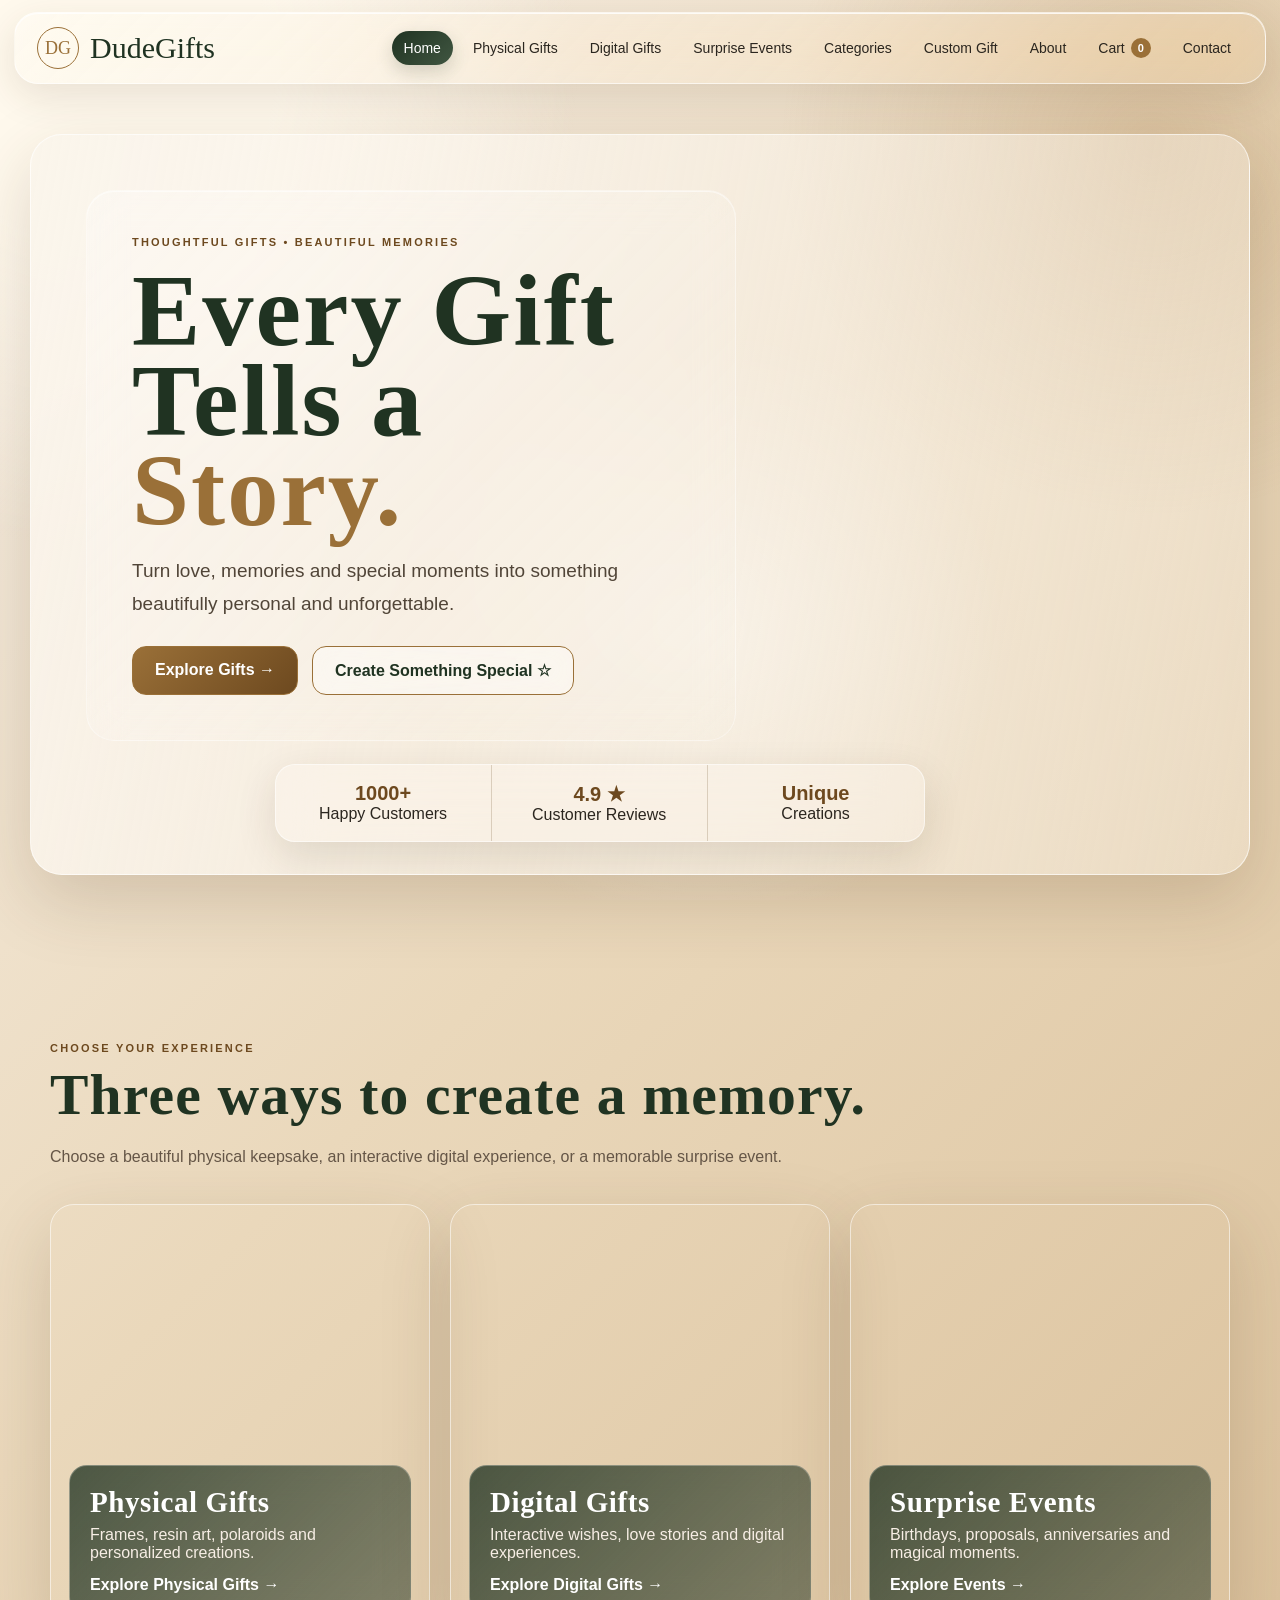
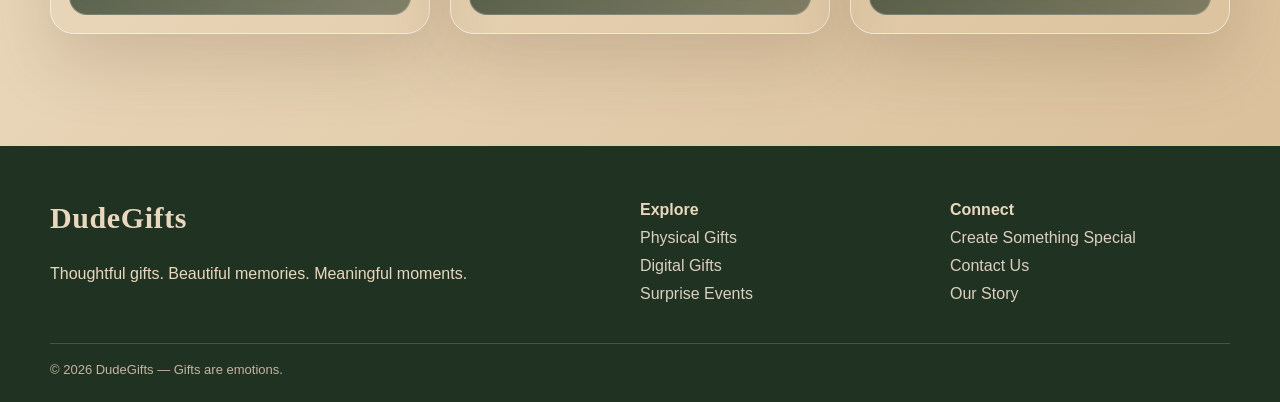
==== index.html @ 9378e237 "Add files via upload" ====
<!doctype html><html lang="en"><head><meta charset="utf-8"><meta name="viewport" content="width=device-width,initial-scale=1"><title>DudeGifts — Gifts Are Emotions</title><link rel="stylesheet" href="style.css"></head><body><nav class="nav"><a class="logo" href="index.html"><span class="logo-mark">DG</span><span>DudeGifts</span></a><button class="menu" aria-label="Open menu">☰</button><div class="nav-links"><a href="index.html">Home</a><a href="gifts.html">Physical Gifts</a><a href="digital-gifts.html">Digital Gifts</a><a href="surprise-events.html">Surprise Events</a><a href="categories.html">Categories</a><a href="custom-gift.html">Custom Gift</a><a href="about.html">About</a><a href="cart.html" class="cart-nav">Cart <span class="cart-count">0</span></a><a href="contact.html">Contact</a></div></nav><main><section class="hero"><div class="hero-card"><div class="hero-content glass-panel hero-glass"><div class="eyebrow">Thoughtful Gifts • Beautiful Memories</div><h1>Every Gift<br>Tells a <span>Story.</span></h1><p>Turn love, memories and special moments into something beautifully personal and unforgettable.</p><div class="actions"><a class="btn primary" href="#choose-experience">Explore Gifts →</a><a class="btn secondary" href="custom-gift.html">Create Something Special ☆</a></div></div><div class="stats stats-under-photo"><div class="stat"><b>1000+</b>Happy Customers</div><div class="stat"><b>4.9 ★</b>Customer Reviews</div><div class="stat"><b>Unique</b>Creations</div></div></div></section>
<section class="section" id="choose-experience"><div class="container"><div class="section-head"><div class="eyebrow">Choose Your Experience</div><h2 class="single-line-title">Three ways to create a memory.</h2><p>Choose a beautiful physical keepsake, an interactive digital experience, or a memorable surprise event.</p></div><div class="category-grid"><article class="category"><div class="replaceable-media"></div><div class="category-info glass-dark"><h3>Physical Gifts</h3><p>Frames, resin art, polaroids and personalized creations.</p><a class="link-arrow" href="gifts.html">Explore Physical Gifts →</a></div></article><article class="category"><div class="replaceable-media"></div><div class="category-info glass-dark"><h3>Digital Gifts</h3><p>Interactive wishes, love stories and digital experiences.</p><a class="link-arrow" href="digital-gifts.html">Explore Digital Gifts →</a></div></article><article class="category"><div class="replaceable-media"></div><div class="category-info glass-dark"><h3>Surprise Events</h3><p>Birthdays, proposals, anniversaries and magical moments.</p><a class="link-arrow" href="surprise-events.html">Explore Events →</a></div></article></div></div></section></main><footer class="footer"><div class="container footer-grid"><div><h3>DudeGifts</h3><p>Thoughtful gifts. Beautiful memories. Meaningful moments.</p></div><div><b>Explore</b><a href="gifts.html">Physical Gifts</a><a href="digital-gifts.html">Digital Gifts</a><a href="surprise-events.html">Surprise Events</a></div><div><b>Connect</b><a href="custom-gift.html">Create Something Special</a><a href="contact.html">Contact Us</a><a href="about.html">Our Story</a></div></div><div class="container copy">© 2026 DudeGifts — Gifts are emotions.</div></footer><div class="product-modal" id="productModal" aria-hidden="true"><button class="modal-close" aria-label="Close">×</button><div class="modal-content"><div class="modal-gallery"></div><div class="modal-info"></div></div></div><script src="script.js"></script></body></html>
---- style.css ----
:root {
    --ivory: #f6ecdf;
    --cream: #ead7bd;
    --beige: #dcc3a1;
    --sand: #c7a67b;
    --gold: #9a7038;
    --gold-dark: #6d491f;
    --forest: #203322;
    --ink: #2b261f;
    --line: rgba(111, 79, 39, .22);
    --glass: rgba(255, 249, 239, .42);
    --shadow: 0 25px 70px rgba(79, 52, 24, .18)
}

* {
    box-sizing: border-box
}

html {
    scroll-behavior: smooth
}

body {
    margin: 0;
    color: var(--ink);
    font-family: Inter, Arial, sans-serif;
    background: linear-gradient(135deg, #f8f1e8 0%, #ead8bb 45%, #d8bd96 100%);
    min-height: 100vh
}

body:before {
    content: "";
    position: fixed;
    inset: 0;
    z-index: -1;
    background: radial-gradient(circle at 8% 8%, #fff9ed 0 12%, transparent 33%), radial-gradient(circle at 90% 16%, rgba(166, 119, 61, .25), transparent 27%), radial-gradient(circle at 55% 70%, rgba(255, 255, 255, .55), transparent 32%)
}

h1,
h2,
h3 {
    font-family: Georgia, "Times New Roman", serif;
    letter-spacing: .02em
}

a {
    text-decoration: none;
    color: inherit
}

img {
    display: block;
    max-width: 100%
}

.container {
    width: min(1180px, calc(100% - 40px));
    margin: auto
}

.nav {
    position: sticky;
    top: 12px;
    z-index: 100;
    width: min(1280px, calc(100% - 28px));
    margin: 12px auto 0;
    padding: 14px 22px;
    display: flex;
    align-items: center;
    justify-content: space-between;
    border: 1px solid rgba(255, 255, 255, .6);
    border-radius: 24px;
    background: linear-gradient(135deg, rgba(255, 251, 245, .6), rgba(230, 211, 183, .42));
    backdrop-filter: blur(24px) saturate(150%);
    -webkit-backdrop-filter: blur(24px) saturate(150%);
    box-shadow: 0 12px 38px rgba(75, 49, 22, .12), inset 0 1px rgba(255, 255, 255, .8)
}

.logo {
    display: flex;
    gap: 11px;
    align-items: center;
    font: 30px Georgia, serif;
    color: var(--forest)
}

.logo-mark {
    width: 42px;
    height: 42px;
    border: 1.5px solid var(--gold);
    border-radius: 50%;
    display: grid;
    place-items: center;
    color: var(--gold);
    font-size: 18px
}

.nav-links {
    display: flex;
    align-items: center;
    gap: 8px
}

.nav-links a {
    padding: 9px 12px;
    border-radius: 999px;
    font-size: 14px;
    transition: .25s
}

.nav-links a:hover,
.nav-links a.active {
    color: white;
    background: linear-gradient(135deg, var(--forest), #405641);
    box-shadow: 0 7px 18px rgba(32, 51, 34, .18)
}

.menu {
    display: none;
    border: 0;
    background: none;
    font-size: 28px;
    color: var(--forest)
}

.hero {
    padding: 50px 0 85px
}

.hero-card {
    position: relative;
    width: min(1220px, calc(100% - 28px));
    min-height: 680px;
    margin: auto;
    border-radius: 32px;
    overflow: hidden;
    border: 1px solid rgba(255, 255, 255, .62);
    background: linear-gradient(100deg, rgba(250, 244, 235, .9), rgba(250, 244, 235, .32)), url("https://images.unsplash.com/photo-1513883049090-d0b7439799bf?auto=format&fit=crop&w=1600&q=85") center/cover;
    box-shadow: var(--shadow)
}

.hero-content {
    max-width: 650px;
    padding: 80px 7%;
    position: relative;
    z-index: 2
}

.glass-panel,
.hero-glass {
    background: linear-gradient(135deg, rgba(255, 255, 255, .26), rgba(255, 245, 230, .08));
    backdrop-filter: blur(18px);
    border: 1px solid rgba(255, 255, 255, .35);
    box-shadow: inset 0 1px rgba(255, 255, 255, .55)
}

.hero-glass {
    margin: 55px;
    border-radius: 28px;
    padding: 45px
}

.eyebrow {
    color: var(--gold-dark);
    letter-spacing: .2em;
    text-transform: uppercase;
    font-size: 11px;
    font-weight: 800
}

.hero h1 {
    font-size: clamp(58px, 8vw, 108px);
    line-height: .88;
    margin: 18px 0;
    color: var(--forest)
}

.hero h1 span {
    color: var(--gold)
}

.hero p {
    font-size: 19px;
    line-height: 1.7;
    color: #514538
}

.actions {
    display: flex;
    gap: 14px;
    flex-wrap: wrap;
    margin-top: 26px
}

.btn {
    display: inline-flex;
    align-items: center;
    justify-content: center;
    padding: 14px 22px;
    border-radius: 14px;
    border: 1px solid var(--gold);
    font-weight: 800;
    transition: .25s
}

.btn.primary {
    color: #fff;
    background: linear-gradient(135deg, var(--gold), var(--gold-dark))
}

.btn.secondary {
    background: rgba(255, 255, 255, .36);
    backdrop-filter: blur(12px);
    color: var(--forest)
}

.btn:hover {
    transform: translateY(-3px);
    box-shadow: 0 12px 25px rgba(111, 79, 39, .2)
}

.stats-under-photo {
    position: relative;
    left: 20%;
    bottom: 32px;
    width: min(650px, 86%);
    display: grid;
    grid-template-columns: repeat(3, 1fr);
    background: rgba(255, 250, 242, .34);
    border: 1px solid rgba(255, 255, 255, .55);
    border-radius: 20px;
    backdrop-filter: blur(22px);
    box-shadow: 0 14px 40px rgba(60, 40, 20, .12);
    z-index: 3
}

.stat {
    padding: 17px;
    text-align: center;
    border-right: 1px solid var(--line)
}

.stat:last-child {
    border: 0
}

.stat b {
    display: block;
    font-size: 20px;
    color: var(--gold-dark)
}

.section {
    padding: 82px 0
}

.section-head {
    max-width: 950px;
    margin-bottom: 34px
}

.section h2 {
    font-size: clamp(38px, 5vw, 66px);
    margin: 8px 0 12px;
    color: var(--forest)
}

.single-line-title {
    white-space: nowrap;
    font-size: clamp(30px, 4.5vw, 58px) !important
}

.section-head p {
    color: #655647;
    line-height: 1.7
}

.category-grid {
    display: grid;
    grid-template-columns: repeat(3, 1fr);
    gap: 20px
}

.category {
    min-height: 430px;
    position: relative;
    overflow: hidden;
    border-radius: 24px;
    border: 1px solid rgba(255, 255, 255, .55);
    box-shadow: var(--shadow)
}

.replaceable-media {
    position: absolute;
    inset: 0;
    background: center/cover url("https://images.unsplash.com/photo-1513883049090-d0b7439799bf?auto=format&fit=crop&w=1600&q=85");
    transition: .5s
}

.category:nth-child(2) .replaceable-media {
    filter: hue-rotate(25deg) saturate(.7)
}

.category:nth-child(3) .replaceable-media {
    filter: hue-rotate(75deg) saturate(.65)
}

.category:hover .replaceable-media {
    transform: scale(1.06)
}

.category-info {
    position: absolute;
    left: 18px;
    right: 18px;
    bottom: 18px;
    padding: 20px;
    border-radius: 18px;
    color: #fff
}

.glass-dark {
    background: linear-gradient(135deg, rgba(32, 51, 34, .78), rgba(32, 51, 34, .5));
    border: 1px solid rgba(255, 255, 255, .24);
    backdrop-filter: blur(16px)
}

.category-info h3 {
    font-size: 29px;
    margin: 0 0 7px
}

.category-info p {
    margin: 0 0 14px;
    color: #f7eee5
}

.link-arrow {
    font-weight: 800
}

.image-hero {
    padding: 90px 0 70px;
    min-height: 430px;
    display: grid;
    place-items: center;
    position: relative;
    background: linear-gradient(rgba(32, 51, 34, .2), rgba(32, 51, 34, .2)), url("https://images.unsplash.com/photo-1513883049090-d0b7439799bf?auto=format&fit=crop&w=1600&q=85") center/cover
}

.physical-hero {
    filter: none
}

.digital-hero {
    background-image: linear-gradient(rgba(74, 47, 104, .28), rgba(74, 47, 104, .2)), url("https://images.unsplash.com/photo-1513883049090-d0b7439799bf?auto=format&fit=crop&w=1600&q=85")
}

.events-hero {
    background-image: linear-gradient(rgba(116, 62, 45, .28), rgba(32, 51, 34, .2)), url("https://images.unsplash.com/photo-1513883049090-d0b7439799bf?auto=format&fit=crop&w=1600&q=85")
}

.categories-hero {
    background-image: linear-gradient(rgba(69, 47, 24, .22), rgba(69, 47, 24, .22)), url("https://images.unsplash.com/photo-1513883049090-d0b7439799bf?auto=format&fit=crop&w=1600&q=85")
}

.custom-hero,
.about-hero,
.contact-hero {
    background-image: linear-gradient(rgba(32, 51, 34, .18), rgba(32, 51, 34, .22)), url("https://images.unsplash.com/photo-1513883049090-d0b7439799bf?auto=format&fit=crop&w=1600&q=85")
}

.hero-title-glass {
    max-width: 850px;
    margin: auto;
    text-align: center;
    padding: 38px 50px;
    border-radius: 30px;
    background: linear-gradient(135deg, rgba(255, 252, 247, .62), rgba(245, 228, 204, .3));
    border: 1px solid rgba(255, 255, 255, .72);
    backdrop-filter: blur(24px) saturate(145%);
    box-shadow: 0 24px 65px rgba(40, 30, 18, .18), inset 0 1px rgba(255, 255, 255, .8)
}

.hero-title-glass h1 {
    font-size: clamp(45px, 7vw, 82px);
    margin: 8px 0;
    color: var(--forest)
}

.hero-title-glass p {
    font-size: 18px;
    line-height: 1.7;
    margin: 12px auto;
    color: #4f463b
}

.price-pill {
    display: inline-block;
    padding: 12px 24px;
    border-radius: 999px;
    color: #fff;
    font-weight: 900;
    background: linear-gradient(135deg, rgba(154, 112, 56, .92), rgba(109, 73, 31, .92));
    border: 1px solid rgba(255, 255, 255, .55);
    box-shadow: 0 10px 25px rgba(109, 73, 31, .25);
    backdrop-filter: blur(14px)
}

.glass-filters {
    padding: 14px;
    border-radius: 20px;
    background: rgba(255, 250, 242, .38);
    border: 1px solid rgba(255, 255, 255, .55);
    backdrop-filter: blur(18px);
    display: flex;
    gap: 9px;
    flex-wrap: wrap;
    margin-bottom: 28px
}

.filter {
    padding: 10px 14px;
    border-radius: 999px;
    border: 1px solid var(--line);
    background: rgba(255, 255, 255, .28);
    cursor: pointer;
    font-weight: 700;
    color: var(--forest)
}

.filter.active,
.filter:hover {
    background: linear-gradient(135deg, var(--gold), var(--gold-dark));
    color: white
}

.product-grid {
    display: grid;
    grid-template-columns: repeat(5, minmax(0, 1fr));
    gap: 16px
}

.product {
    min-width: 0;
    overflow: hidden;
    border-radius: 18px;
    background: #fff;
    border: 1px solid rgba(126, 94, 54, .2);
    box-shadow: 0 12px 30px rgba(72, 48, 24, .12);
    cursor: pointer;
    transition: .25s
}

.product:hover {
    transform: translateY(-5px);
    box-shadow: 0 20px 42px rgba(72, 48, 24, .18)
}

.product-gallery {
    display: flex;
    overflow-x: auto;
    scroll-snap-type: x mandatory;
    aspect-ratio: 4/5;
    scrollbar-width: none
}

.product-gallery::-webkit-scrollbar {
    display: none
}

.product-gallery img {
    flex: 0 0 100%;
    width: 100%;
    height: 100%;
    object-fit: cover;
    scroll-snap-align: start
}

.product-gallery img:nth-child(2) {
    object-position: center
}

.product-gallery img:nth-child(3) {
    filter: saturate(.8) sepia(.12)
}

.product-body {
    padding: 12px;
    background: #fff
}

.product h3 {
    font-size: 18px;
    line-height: 1.1;
    margin: 0 0 7px;
    color: var(--forest)
}

.price {
    color: var(--gold-dark)
}

.product p {
    font-size: 12px;
    line-height: 1.45;
    color: #66584b;
    margin: 8px 0
}

.product-actions {
    display: flex;
    gap: 6px;
    flex-wrap: wrap
}

.mini-btn {
    font-size: 11px;
    padding: 7px 9px;
    border-radius: 9px;
    background: #fff;
    border: 1px solid var(--line);
    font-weight: 700
}

.order-link {
    background: var(--forest);
    color: #fff
}

.product-modal {
    position: fixed;
    inset: 0;
    z-index: 200;
    display: none;
    place-items: center;
    padding: 20px;
    background: rgba(20, 17, 12, .72);
    backdrop-filter: blur(9px)
}

.product-modal.open {
    display: grid
}

.modal-content {
    width: min(900px, 100%);
    max-height: 90vh;
    overflow: auto;
    background: #fff;
    border-radius: 25px;
    padding: 18px;
    display: grid;
    grid-template-columns: minmax(0, 1.2fr) minmax(260px, .8fr);
    gap: 22px;
    position: relative
}

.modal-close {
    position: absolute;
    right: 12px;
    top: 8px;
    width: 38px;
    height: 38px;
    border: 0;
    border-radius: 50%;
    background: #fff;
    box-shadow: 0 4px 14px #0002;
    font-size: 26px;
    cursor: pointer;
    z-index: 3
}

.modal-gallery {
    display: flex;
    overflow-x: auto;
    scroll-snap-type: x mandatory;
    border-radius: 18px;
    aspect-ratio: 4/5
}

.modal-gallery img {
    flex: 0 0 100%;
    width: 100%;
    height: 100%;
    object-fit: cover;
    scroll-snap-align: start
}

.modal-info {
    padding: 30px 15px
}

.modal-info h2 {
    color: var(--forest);
    font-size: 38px;
    margin: 0 0 10px
}

.modal-info .modal-price {
    font-size: 20px;
    color: var(--gold-dark);
    font-weight: 900
}

.modal-info p {
    line-height: 1.7;
    color: #66584b
}

.modal-actions {
    display: grid;
    gap: 10px;
    margin-top: 25px
}

.hidden {
    display: none !important
}

.category-options {
    display: grid;
    grid-template-columns: repeat(4, 1fr);
    gap: 18px
}

.category-option {
    position: relative;
    overflow: hidden;
    min-height: 330px;
    border-radius: 22px;
    box-shadow: var(--shadow)
}

.category-option img {
    width: 100%;
    height: 100%;
    position: absolute;
    object-fit: cover
}

.category-option-text {
    position: absolute;
    left: 12px;
    right: 12px;
    bottom: 12px;
    padding: 16px;
    color: #fff;
    border-radius: 16px
}

.category-option-text h3 {
    margin: 0 0 6px;
    font-size: 23px
}

.category-option-text p {
    font-size: 13px;
    margin: 0 0 10px
}

.category-option-text span {
    font-weight: 800
}

.premium-form {
    max-width: 900px;
    margin: auto;
    padding: 30px;
    border-radius: 25px;
    background: linear-gradient(135deg, rgba(255, 255, 255, .58), rgba(246, 226, 199, .35));
    border: 1px solid rgba(255, 255, 255, .7);
    backdrop-filter: blur(20px);
    box-shadow: var(--shadow)
}

form {
    display: grid;
    grid-template-columns: repeat(2, 1fr);
    gap: 14px
}

.full {
    grid-column: 1/-1
}

input,
select,
textarea {
    width: 100%;
    padding: 15px;
    border-radius: 13px;
    border: 1px solid var(--line);
    background: rgba(255, 255, 255, .76);
    font: inherit;
    color: var(--ink)
}

textarea {
    min-height: 150px;
    resize: vertical
}

.about-layout {
    display: grid;
    grid-template-columns: 1.1fr .9fr;
    gap: 28px;
    align-items: start
}

.about-story {
    padding: 45px;
    border-radius: 26px
}

.about-story h2 {
    font-size: 46px;
    color: var(--forest);
    margin: 10px 0
}

.about-story p {
    line-height: 1.8;
    color: #5c4e40
}

.about-values {
    display: grid;
    grid-template-columns: repeat(2, 1fr);
    gap: 15px
}

.info-card {
    padding: 25px;
    border-radius: 20px;
    background: rgba(255, 250, 242, .52);
    border: 1px solid rgba(255, 255, 255, .65);
    backdrop-filter: blur(14px);
    box-shadow: 0 10px 30px rgba(72, 48, 24, .08)
}

.info-card span {
    font-size: 30px;
    color: var(--gold)
}

.info-card h3 {
    margin: 10px 0;
    color: var(--forest)
}

.info-card p {
    line-height: 1.6;
    color: #655647
}

.footer {
    margin-top: 30px;
    background: var(--forest);
    color: var(--cream);
    padding: 55px 0 25px
}

.footer-grid {
    display: grid;
    grid-template-columns: 2fr 1fr 1fr;
    gap: 30px
}

.footer h3 {
    font-size: 30px;
    margin-top: 0
}

.footer a {
    display: block;
    margin: 10px 0;
    color: #ddcfbf
}

.copy {
    margin-top: 30px;
    padding-top: 18px;
    border-top: 1px solid rgba(245, 231, 215, .18);
    font-size: 13px;
    color: #c5b4a0
}

@media(max-width:1100px) {
    .nav-links {
        gap: 2px
    }

    .nav-links a {
        padding: 8px
    }

    .product-grid {
        grid-template-columns: repeat(4, minmax(0, 1fr))
    }

    .category-options {
        grid-template-columns: repeat(3, 1fr)
    }
}

@media(max-width:900px) {
    .category-grid {
        grid-template-columns: 1fr
    }

    .category {
        min-height: 360px
    }

    .product-grid {
        grid-template-columns: repeat(3, minmax(0, 1fr))
    }

    .category-options {
        grid-template-columns: repeat(2, 1fr)
    }

    .about-layout {
        grid-template-columns: 1fr
    }

    .modal-content {
        grid-template-columns: 1fr
    }

    .modal-info {
        padding: 8px 12px
    }

    .footer-grid {
        grid-template-columns: 1.5fr 1fr 1fr
    }

    .hero-glass {
        margin: 25px
    }

    .stats-under-photo {
        left: 7%;
        bottom: 20px
    }
}

@media(max-width:680px) {
    .container {
        width: calc(100% - 24px)
    }

    .nav {
        top: 6px;
        padding: 10px 14px
    }

    .logo {
        font-size: 24px
    }

    .logo-mark {
        width: 37px;
        height: 37px
    }

    .menu {
        display: block
    }

    .nav-links {
        display: none;
        position: absolute;
        left: 8px;
        right: 8px;
        top: 62px;
        padding: 12px;
        border-radius: 18px;
        background: rgba(255, 249, 240, .94);
        backdrop-filter: blur(22px);
        box-shadow: var(--shadow);
        flex-direction: column;
        align-items: stretch
    }

    .nav-links.open {
        display: flex
    }

    .nav-links a {
        padding: 11px 13px
    }

    .hero {
        padding: 20px 0 55px
    }

    .hero-card {
        min-height: 670px;
        border-radius: 24px
    }

    .hero-glass {
        margin: 18px;
        padding: 30px 24px
    }

    .hero h1 {
        font-size: 57px
    }

    .hero p {
        font-size: 16px
    }

    .stats-under-photo {
        width: calc(100% - 36px);
        left: 18px;
        bottom: 18px
    }

    .stat {
        padding: 10px 5px;
        font-size: 11px
    }

    .stat b {
        font-size: 16px
    }

    .single-line-title {
        white-space: normal;
        font-size: 39px !important
    }

    .section {
        padding: 58px 0
    }

    .image-hero {
        min-height: 390px;
        padding: 55px 0
    }

    .hero-title-glass {
        padding: 28px 18px;
        border-radius: 24px
    }

    .hero-title-glass h1 {
        font-size: 48px
    }

    .glass-filters {
        padding: 10px;
        gap: 6px
    }

    .filter {
        font-size: 11px;
        padding: 8px 10px
    }

    .product-grid {
        grid-template-columns: repeat(3, minmax(0, 1fr));
        gap: 7px
    }

    .product {
        border-radius: 10px
    }

    .product-body {
        padding: 7px
    }

    .product h3 {
        font-size: 11px
    }

    .product .price {
        font-size: 11px
    }

    .product p {
        display: none
    }

    .product-actions {
        margin-top: 5px
    }

    .mini-btn {
        font-size: 8px;
        padding: 5px 4px;
        flex: 1;
        text-align: center
    }

    .category-options {
        grid-template-columns: 1fr
    }

    .about-story {
        padding: 28px
    }

    .about-story h2 {
        font-size: 36px
    }

    .about-values {
        grid-template-columns: 1fr
    }

    .footer-grid {
        grid-template-columns: 1fr
    }

    .modal-content {
        padding: 12px
    }

    .modal-info h2 {
        font-size: 29px
    }

    form {
        grid-template-columns: 1fr
    }

    .full {
        grid-column: auto
    }
}
/* ===== DudeGifts Cart ===== */
.cart-nav { display:inline-flex; align-items:center; gap:6px; }
.cart-count {
    min-width:20px;
    height:20px;
    padding:0 6px;
    display:inline-grid;
    place-items:center;
    border-radius:999px;
    background:var(--gold);
    color:#fff;
    font-size:11px;
    font-weight:900;
}
.cart-hero {
    padding:90px 0 70px;
    min-height:360px;
    display:grid;
    place-items:center;
    background:
      linear-gradient(rgba(32,51,34,.22),rgba(32,51,34,.16)),
      url("https://images.unsplash.com/photo-1513883049090-d0b7439799bf?auto=format&fit=crop&w=1600&q=85") center/cover;
}
.cart-section { padding-top:40px; }
.cart-layout {
    display:grid;
    grid-template-columns:minmax(0,1fr) 360px;
    gap:24px;
    align-items:start;
}
.cart-items { display:grid; gap:14px; }
.cart-item {
    display:grid;
    grid-template-columns:130px minmax(0,1fr);
    gap:18px;
    padding:14px;
    border-radius:22px;
    background:rgba(255,255,255,.76);
    border:1px solid rgba(255,255,255,.7);
    box-shadow:0 12px 30px rgba(72,48,24,.10);
}
.cart-item > img {
    width:130px;
    aspect-ratio:4/5;
    object-fit:cover;
    border-radius:16px;
}
.cart-item-info { min-width:0; display:flex; flex-direction:column; justify-content:space-between; }
.cart-item-top { display:flex; gap:12px; justify-content:space-between; }
.cart-item h3 { margin:2px 0 6px; color:var(--forest); font-size:22px; }
.cart-item p { margin:0; color:#66584b; line-height:1.5; font-size:13px; }
.cart-remove {
    width:36px; height:36px; flex:0 0 36px;
    border:1px solid var(--line); border-radius:50%;
    background:#fff; color:#8b3f2d; font-size:22px; cursor:pointer;
}
.cart-item-bottom {
    display:flex; align-items:center; gap:14px; flex-wrap:wrap;
    margin-top:15px;
}
.cart-unit { color:#76634f; font-size:13px; margin-right:auto; }
.qty-control {
    display:flex; align-items:center; gap:12px;
    border:1px solid var(--line); border-radius:12px;
    background:#fff; overflow:hidden;
}
.qty-control button {
    width:34px; height:34px; border:0; background:#f5eee5;
    color:var(--forest); font-size:19px; cursor:pointer;
}
.qty-control b { min-width:18px; text-align:center; }
.cart-summary {
    position:sticky; top:100px;
    padding:28px; border-radius:24px;
}
.cart-summary h2 { color:var(--forest); font-size:32px; margin:10px 0 24px; }
.summary-row {
    display:flex; justify-content:space-between; padding:13px 0;
    border-bottom:1px solid var(--line);
}
.summary-row.total { font-size:21px; border-bottom:0; padding-top:20px; }
.cart-note { color:#66584b; line-height:1.6; font-size:13px; }
.cart-confirm { width:100%; margin:12px 0 10px; cursor:pointer; }
.cart-summary .secondary { width:100%; cursor:pointer; }
.cart-empty { text-align:center; padding:55px 25px; border-radius:25px; }
.cart-empty h2 { color:var(--forest); font-size:38px; margin-top:0; }
.cart-toast {
    position:fixed; right:20px; bottom:20px; z-index:500;
    display:flex; align-items:center; gap:10px;
    max-width:min(430px,calc(100% - 30px));
    padding:13px 14px;
    border:1px solid rgba(255,255,255,.7);
    border-radius:17px;
    background:rgba(255,250,242,.92);
    backdrop-filter:blur(20px);
    box-shadow:0 18px 45px rgba(60,40,20,.20);
    transform:translateY(25px); opacity:0; pointer-events:none;
    transition:.25s;
}
.cart-toast.show { transform:translateY(0); opacity:1; pointer-events:auto; }
.cart-toast > span { width:30px;height:30px;border-radius:50%;display:grid;place-items:center;background:var(--forest);color:#fff;font-weight:900; }
.cart-toast div { display:grid; gap:2px; min-width:0; }
.cart-toast small { color:#66584b; overflow:hidden;text-overflow:ellipsis;white-space:nowrap;max-width:210px; }
.cart-toast a { margin-left:auto; padding:8px 11px; border-radius:10px; background:var(--forest); color:#fff; font-weight:800; font-size:12px; white-space:nowrap; }
.cart-add-btn { cursor:pointer; background:#f4eee5; color:var(--forest); }
.modal-add-cart { cursor:pointer; }

@media(max-width:900px){
    .cart-layout { grid-template-columns:1fr; }
    .cart-summary { position:static; }
}
@media(max-width:680px){
    .cart-item { grid-template-columns:80px minmax(0,1fr); gap:10px; padding:9px; }
    .cart-item > img { width:80px; border-radius:11px; }
    .cart-item h3 { font-size:16px; }
    .cart-item p { font-size:11px; }
    .cart-item-bottom { gap:7px; margin-top:10px; }
    .cart-unit { font-size:10px; width:100%; }
    .qty-control button { width:28px; height:28px; }
    .qty-control { gap:8px; }
    .cart-summary { padding:20px; }
    .cart-summary h2 { font-size:27px; }
    .cart-empty h2 { font-size:30px; }
    .cart-toast { right:10px; bottom:10px; }
}
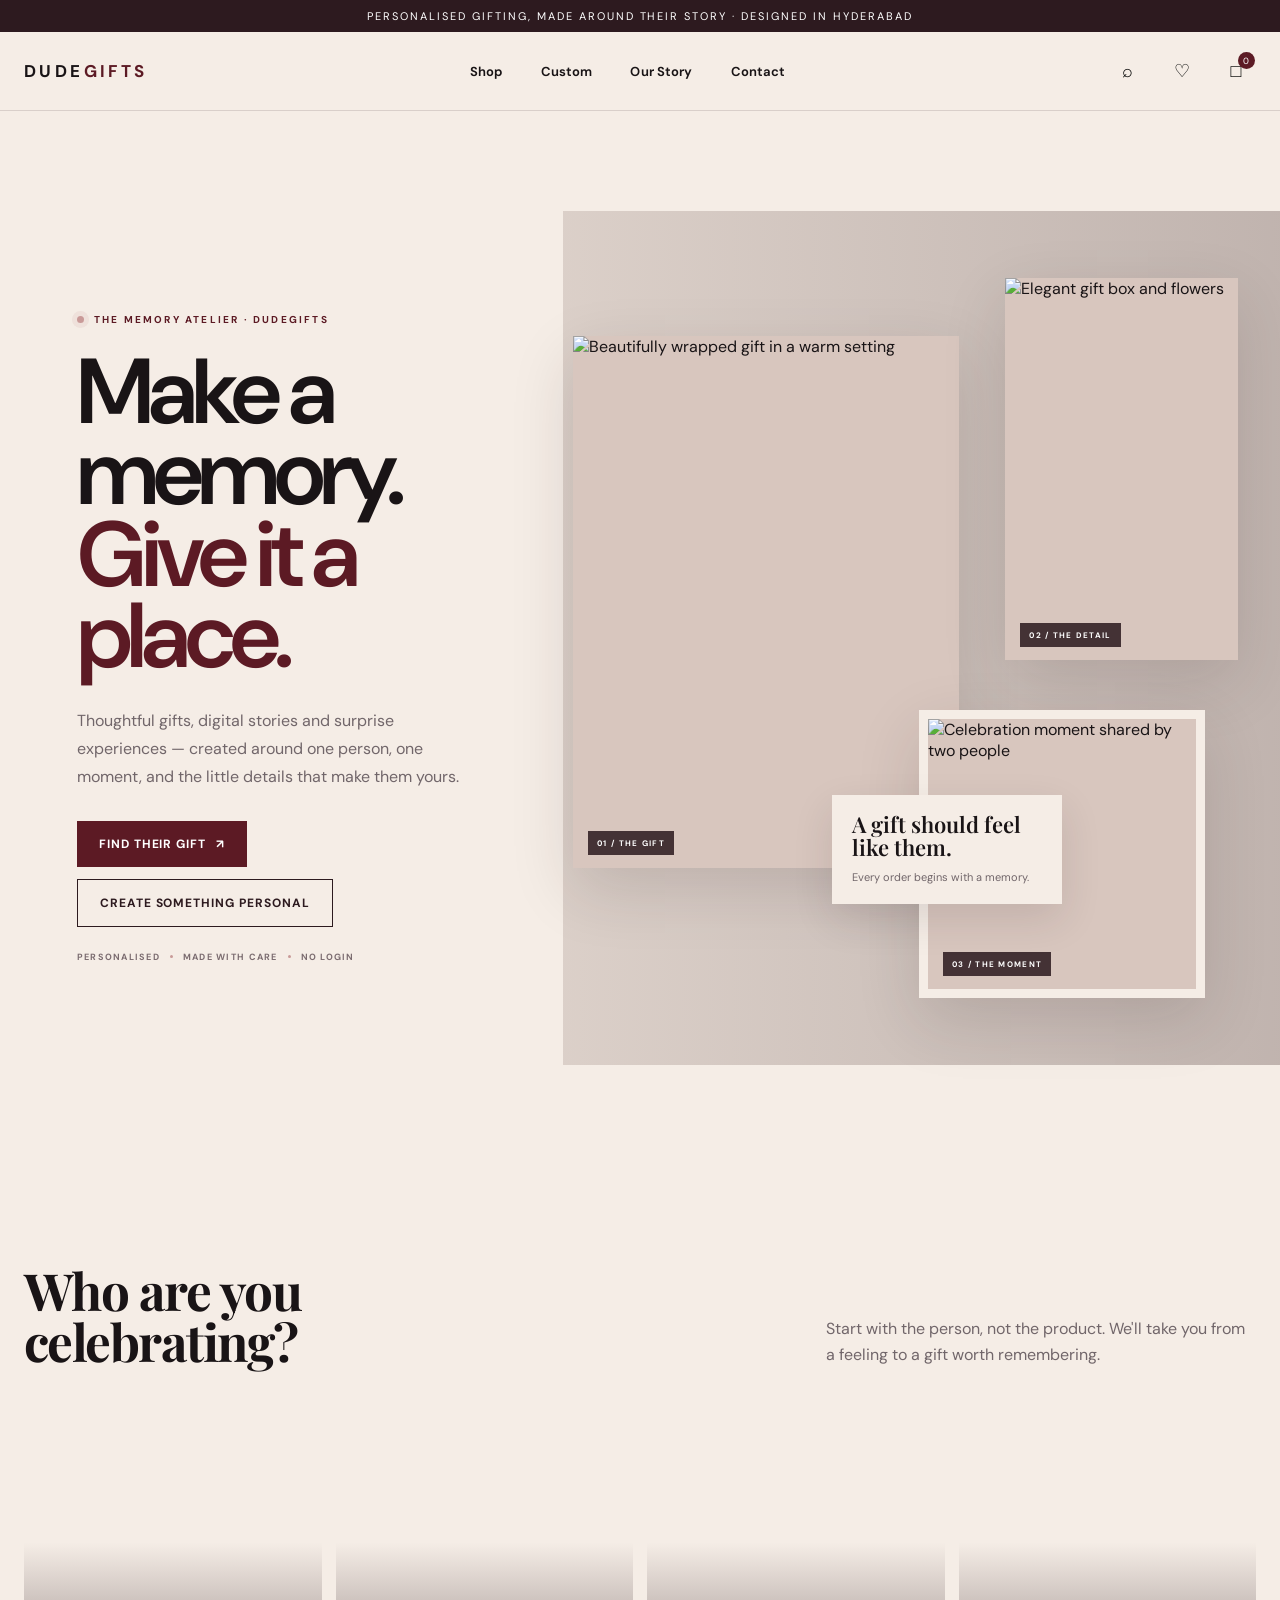
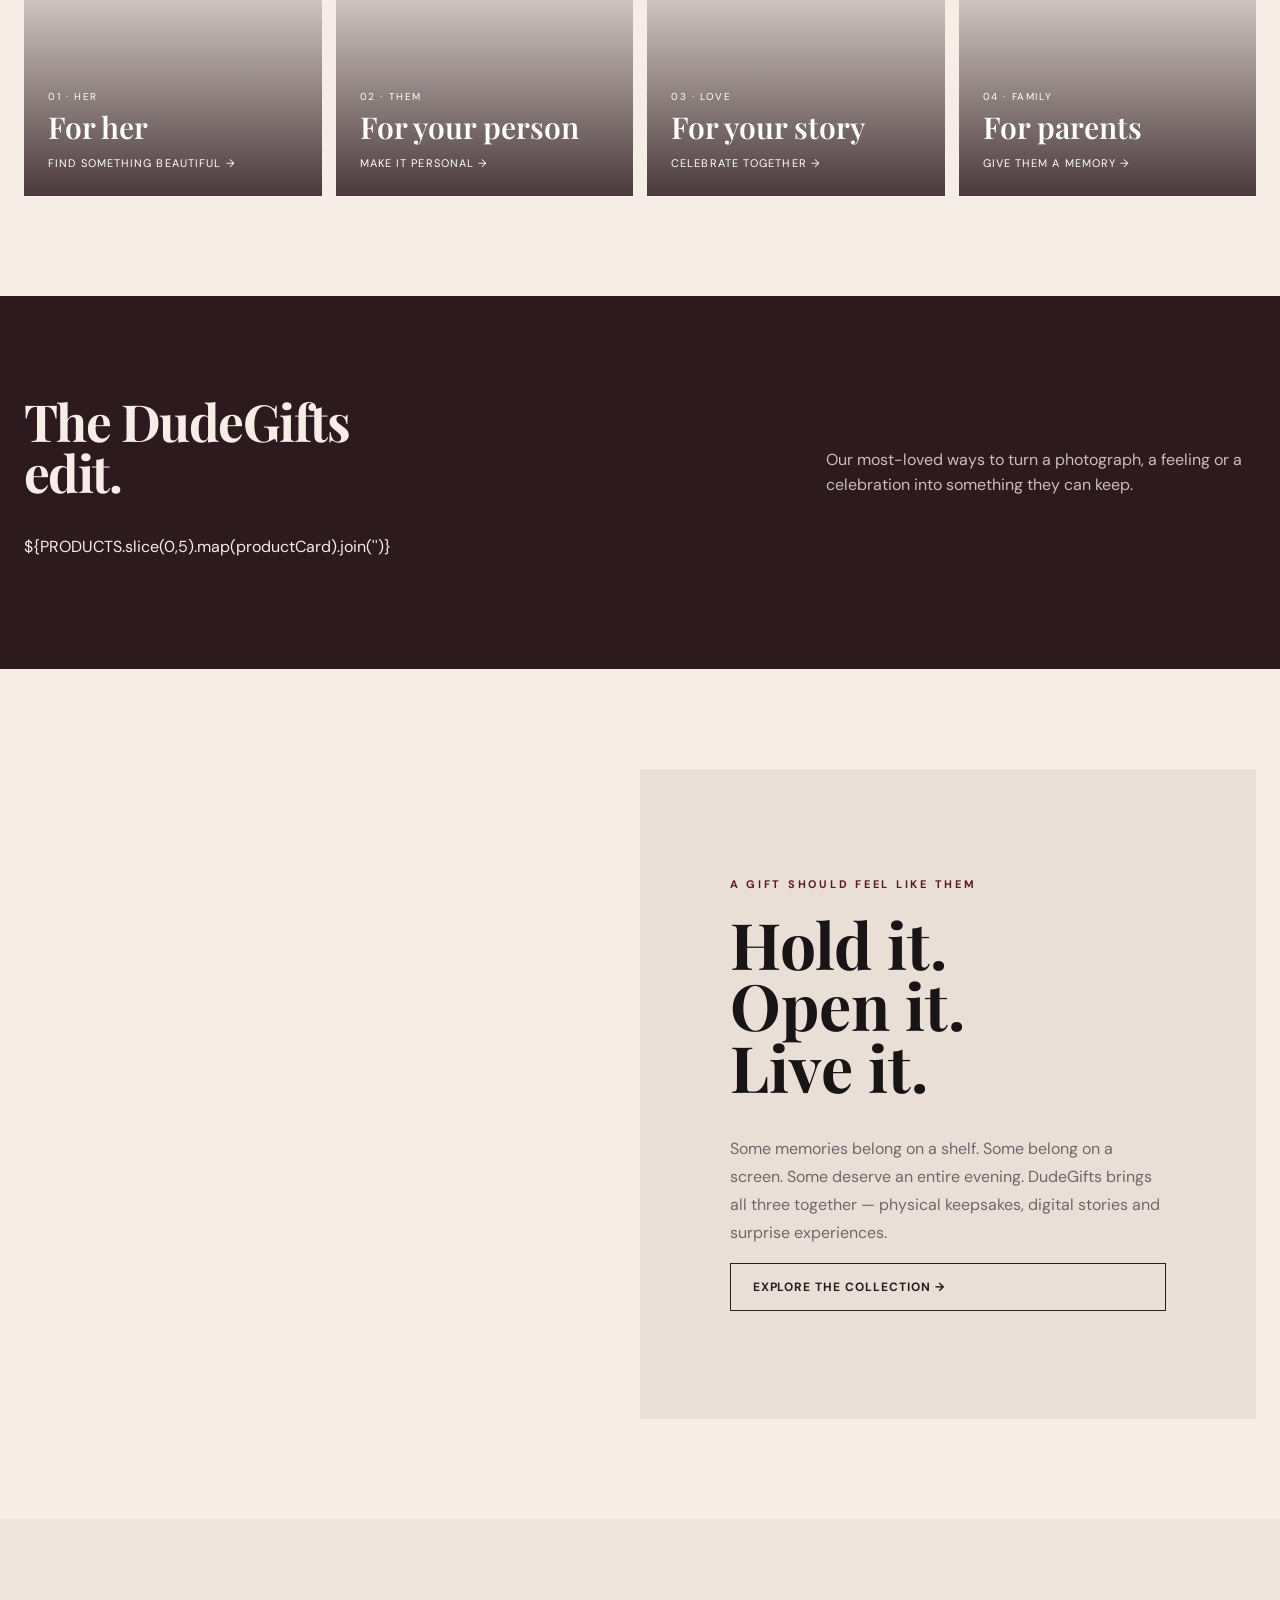
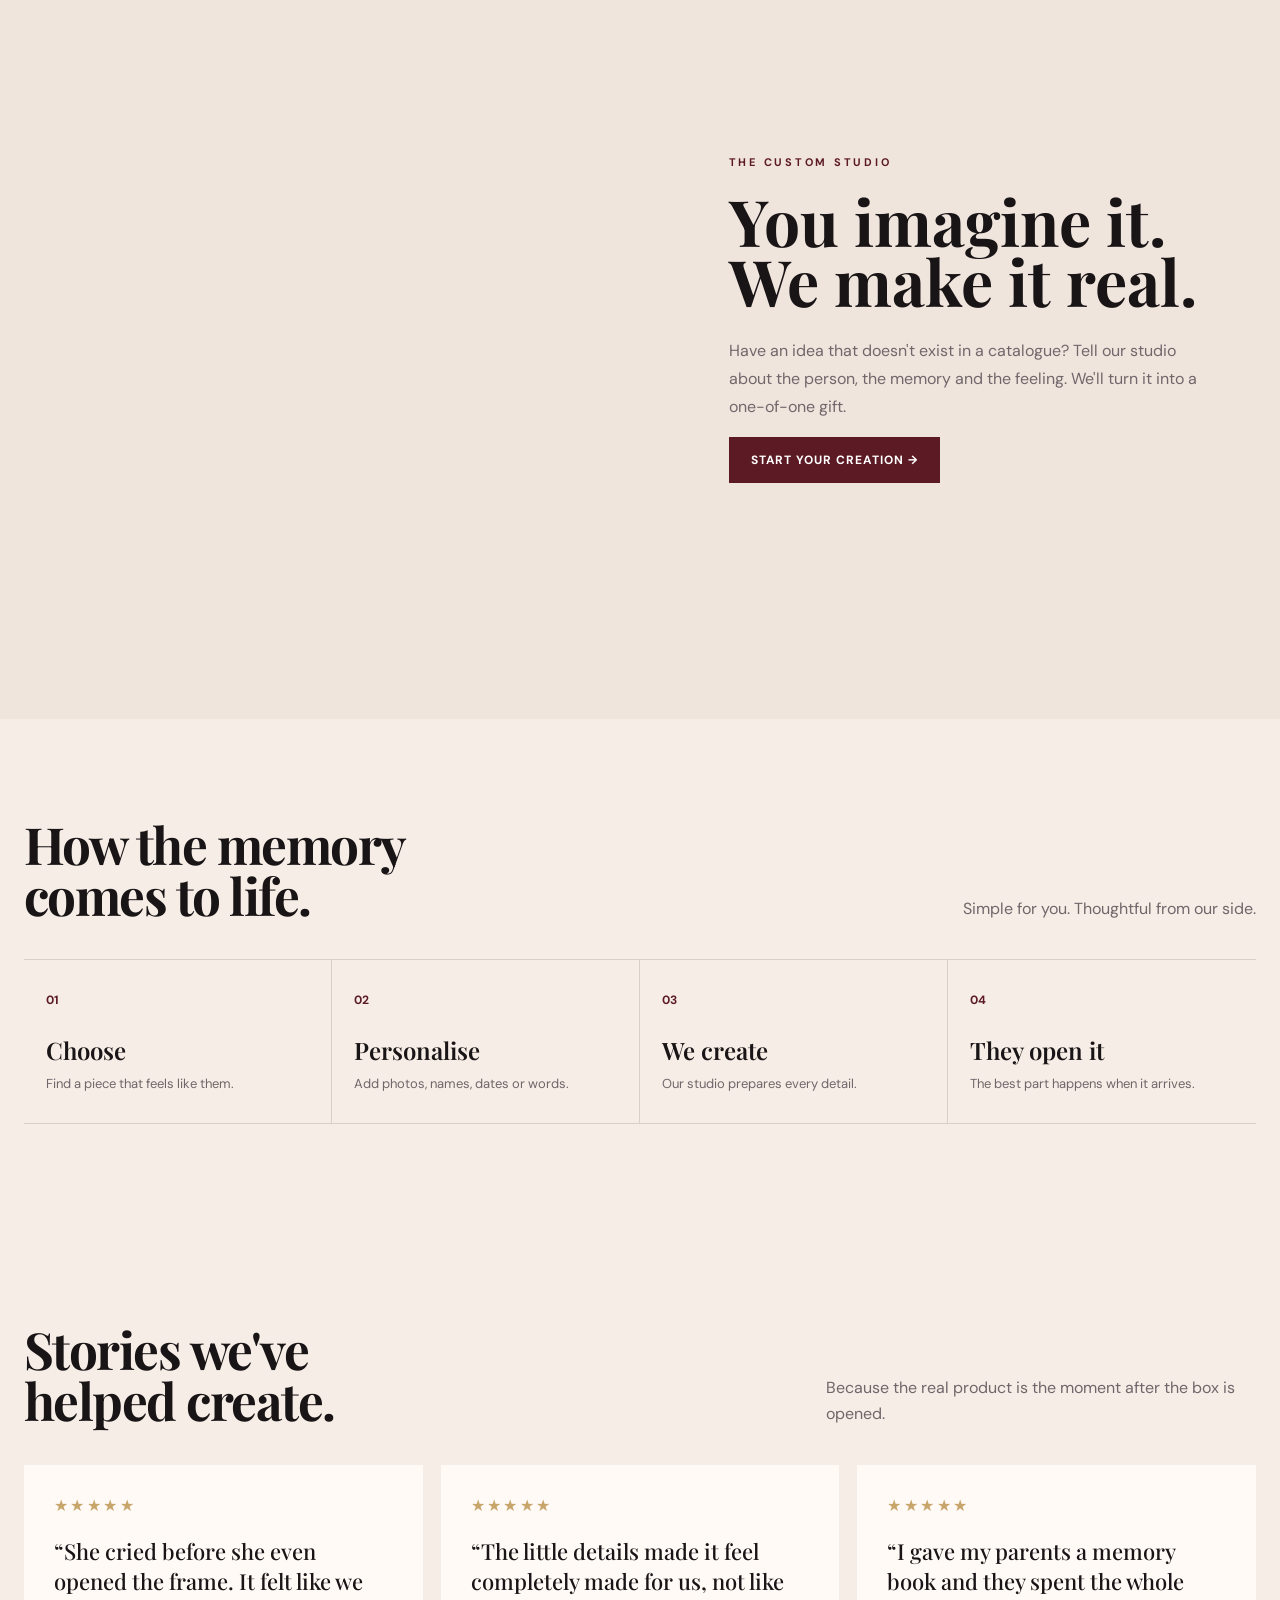
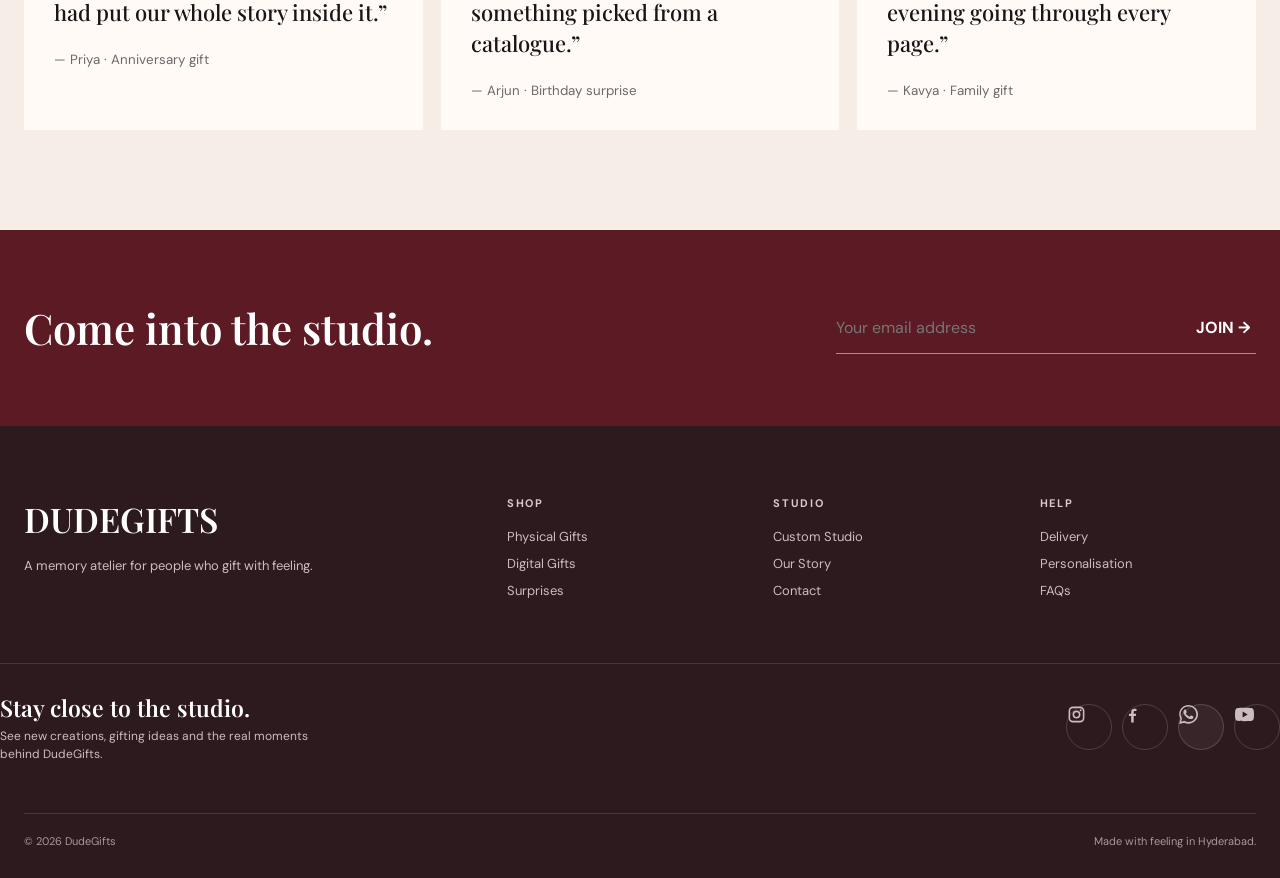
==== commit 3e2c8029: "Add files via upload" ====
--- a/index.html
+++ b/index.html
@@ -1,2 +1,13 @@
-<!doctype html><html lang="en"><head><meta charset="utf-8"><meta name="viewport" content="width=device-width,initial-scale=1"><title>DudeGifts — Gifts Are Emotions</title><link rel="stylesheet" href="style.css"></head><body><nav class="nav"><a class="logo" href="index.html"><span class="logo-mark">DG</span><span>DudeGifts</span></a><button class="menu" aria-label="Open menu">☰</button><div class="nav-links"><a href="index.html">Home</a><a href="gifts.html">Physical Gifts</a><a href="digital-gifts.html">Digital Gifts</a><a href="surprise-events.html">Surprise Events</a><a href="categories.html">Categories</a><a href="custom-gift.html">Custom Gift</a><a href="about.html">About</a><a href="cart.html" class="cart-nav">Cart <span class="cart-count">0</span></a><a href="contact.html">Contact</a></div></nav><main><section class="hero"><div class="hero-card"><div class="hero-content glass-panel hero-glass"><div class="eyebrow">Thoughtful Gifts • Beautiful Memories</div><h1>Every Gift<br>Tells a <span>Story.</span></h1><p>Turn love, memories and special moments into something beautifully personal and unforgettable.</p><div class="actions"><a class="btn primary" href="#choose-experience">Explore Gifts →</a><a class="btn secondary" href="custom-gift.html">Create Something Special ☆</a></div></div><div class="stats stats-under-photo"><div class="stat"><b>1000+</b>Happy Customers</div><div class="stat"><b>4.9 ★</b>Customer Reviews</div><div class="stat"><b>Unique</b>Creations</div></div></div></section>
-<section class="section" id="choose-experience"><div class="container"><div class="section-head"><div class="eyebrow">Choose Your Experience</div><h2 class="single-line-title">Three ways to create a memory.</h2><p>Choose a beautiful physical keepsake, an interactive digital experience, or a memorable surprise event.</p></div><div class="category-grid"><article class="category"><div class="replaceable-media"></div><div class="category-info glass-dark"><h3>Physical Gifts</h3><p>Frames, resin art, polaroids and personalized creations.</p><a class="link-arrow" href="gifts.html">Explore Physical Gifts →</a></div></article><article class="category"><div class="replaceable-media"></div><div class="category-info glass-dark"><h3>Digital Gifts</h3><p>Interactive wishes, love stories and digital experiences.</p><a class="link-arrow" href="digital-gifts.html">Explore Digital Gifts →</a></div></article><article class="category"><div class="replaceable-media"></div><div class="category-info glass-dark"><h3>Surprise Events</h3><p>Birthdays, proposals, anniversaries and magical moments.</p><a class="link-arrow" href="surprise-events.html">Explore Events →</a></div></article></div></div></section></main><footer class="footer"><div class="container footer-grid"><div><h3>DudeGifts</h3><p>Thoughtful gifts. Beautiful memories. Meaningful moments.</p></div><div><b>Explore</b><a href="gifts.html">Physical Gifts</a><a href="digital-gifts.html">Digital Gifts</a><a href="surprise-events.html">Surprise Events</a></div><div><b>Connect</b><a href="custom-gift.html">Create Something Special</a><a href="contact.html">Contact Us</a><a href="about.html">Our Story</a></div></div><div class="container copy">© 2026 DudeGifts — Gifts are emotions.</div></footer><div class="product-modal" id="productModal" aria-hidden="true"><button class="modal-close" aria-label="Close">×</button><div class="modal-content"><div class="modal-gallery"></div><div class="modal-info"></div></div></div><script src="script.js"></script></body></html>+<!doctype html><html lang="en"><head><meta charset="utf-8"><meta name="viewport" content="width=device-width,initial-scale=1"><title>DudeGifts — The Memory Atelier</title><link rel="stylesheet" href="styles.css"></head><body>
+<div class="announcement">Personalised gifting, made around their story · Designed in Hyderabad</div>
+<header class="nav"><div class="container nav-inner"><button class="icon-btn menu">☰</button><a class="logo" href="index.html">DUDE<span>GIFTS</span></a><nav class="nav-links" aria-label="Primary navigation"><a href="gifts.html">Shop</a><a href="custom-gift.html">Custom</a><a href="about.html">Our Story</a><a href="contact.html">Contact</a></nav><div class="nav-actions"><button class="icon-btn search-btn" onclick="location.href='gifts.html#search'">⌕</button><button class="icon-btn">♡</button><button class="icon-btn bag" data-open-bag>□<span class="bag-count">0</span></button></div></div></header>
+<div class="mobile-nav"><a href="gifts.html">Shop</a><a href="index.html#moments">Moments</a><a href="about.html">Our Story</a><a href="contact.html">Contact</a></div>
+<main><section class="hero"><div class="hero-copy"><div class="hero-kicker"><span class="hero-kicker-dot"></span> THE MEMORY ATELIER · DUDEGIFTS</div><h1>Make a memory.<br><em>Give it a place.</em></h1><p>Thoughtful gifts, digital stories and surprise experiences — created around one person, one moment, and the little details that make them yours.</p><div class="actions"><a class="btn btn-primary" href="gifts.html">Find their gift <span>↗</span></a><a class="btn btn-outline" href="custom-gift.html">Create something personal</a></div><div class="hero-trust"><span>PERSONALISED</span><i></i><span>MADE WITH CARE</span><i></i><span>NO LOGIN</span></div></div><div class="hero-visual"><div class="hero-collage"><div class="hero-photo hero-photo-main"><img src="https://images.unsplash.com/photo-1606800052052-a08af7148866?auto=format&fit=crop&w=1100&q=90" alt="Beautifully wrapped gift in a warm setting"><span class="hero-photo-label">01 / THE GIFT</span></div><div class="hero-photo hero-photo-tall"><img src="https://images.unsplash.com/photo-1512909006721-3d6018887383?auto=format&fit=crop&w=800&q=90" alt="Elegant gift box and flowers"><span class="hero-photo-label">02 / THE DETAIL</span></div><div class="hero-photo hero-photo-small"><img src="https://images.unsplash.com/photo-1519225421980-715cb0215aed?auto=format&fit=crop&w=800&q=90" alt="Celebration moment shared by two people"><span class="hero-photo-label">03 / THE MOMENT</span></div><div class="hero-caption"><b>A gift should feel like them.</b><small>Every order begins with a memory.</small></div></div></div></section>
+<section id="moments"><div class="container"><div class="section-head"><h2 class="serif">Who are you<br>celebrating?</h2><p>Start with the person, not the product. We'll take you from a feeling to a gift worth remembering.</p></div><div class="occasion-grid"><a class="occasion" href="gifts.html"><div class="occasion-content"><small>01 · HER</small><h3>For her</h3><span>Find something beautiful →</span></div></a><a class="occasion" href="gifts.html"><div class="occasion-content"><small>02 · THEM</small><h3>For your person</h3><span>Make it personal →</span></div></a><a class="occasion" href="gifts.html"><div class="occasion-content"><small>03 · LOVE</small><h3>For your story</h3><span>Celebrate together →</span></div></a><a class="occasion" href="gifts.html"><div class="occasion-content"><small>04 · FAMILY</small><h3>For parents</h3><span>Give them a memory →</span></div></a></div></div></section>
+<section class="dark-section"><div class="container"><div class="section-head"><h2 class="serif">The DudeGifts<br>edit.</h2><p>Our most-loved ways to turn a photograph, a feeling or a celebration into something they can keep.</p></div><div class="product-rail">${PRODUCTS.slice(0,5).map(productCard).join('')}</div></div></section>
+<section><div class="container"><div class="story"><div class="story-image"></div><div class="story-copy"><div class="eyebrow">A gift should feel like them</div><h2 class="serif">Hold it.<br>Open it.<br>Live it.</h2><p>Some memories belong on a shelf. Some belong on a screen. Some deserve an entire evening. DudeGifts brings all three together — physical keepsakes, digital stories and surprise experiences.</p><a class="btn btn-outline" href="gifts.html">Explore the collection →</a></div></div></div></section>
+<section class="atelier"><div class="container"><div class="atelier-grid"><div class="atelier-image"></div><div class="atelier-copy"><div class="eyebrow">The custom studio</div><h2 class="serif">You imagine it.<br>We make it real.</h2><p>Have an idea that doesn't exist in a catalogue? Tell our studio about the person, the memory and the feeling. We'll turn it into a one-of-one gift.</p><a class="btn btn-primary" href="custom-gift.html">Start your creation →</a></div></div></div></section>
+<section><div class="container"><div class="section-head"><h2 class="serif">How the memory<br>comes to life.</h2><p>Simple for you. Thoughtful from our side.</p></div><div class="steps"><div class="step"><b>01</b><h4>Choose</h4><p>Find a piece that feels like them.</p></div><div class="step"><b>02</b><h4>Personalise</h4><p>Add photos, names, dates or words.</p></div><div class="step"><b>03</b><h4>We create</h4><p>Our studio prepares every detail.</p></div><div class="step"><b>04</b><h4>They open it</h4><p>The best part happens when it arrives.</p></div></div></div></section>
+<section><div class="container"><div class="section-head"><h2 class="serif">Stories we've<br>helped create.</h2><p>Because the real product is the moment after the box is opened.</p></div><div class="reviews"><article class="review"><div class="stars">★★★★★</div><p>“She cried before she even opened the frame. It felt like we had put our whole story inside it.”</p><small>— Priya · Anniversary gift</small></article><article class="review"><div class="stars">★★★★★</div><p>“The little details made it feel completely made for us, not like something picked from a catalogue.”</p><small>— Arjun · Birthday surprise</small></article><article class="review"><div class="stars">★★★★★</div><p>“I gave my parents a memory book and they spent the whole evening going through every page.”</p><small>— Kavya · Family gift</small></article></div></div></section>
+</main><section class="newsletter"><div class="container newsletter-inner"><h2>Come into the studio.</h2><form class="newsletter-form"><input placeholder="Your email address"><button>JOIN →</button></form></div></section><footer class="footer"><div class="container footer-grid"><div class="footer-brand">DUDEGIFTS<p>A memory atelier for people who gift with feeling.</p></div><div><h4>Shop</h4><a href="gifts.html">Physical Gifts</a><a href="digital-gifts.html">Digital Gifts</a><a href="surprise-events.html">Surprises</a></div><div><h4>Studio</h4><a href="custom-gift.html">Custom Studio</a><a href="about.html">Our Story</a><a href="contact.html">Contact</a></div><div><h4>Help</h4><a href="#">Delivery</a><a href="#">Personalisation</a><a href="#">FAQs</a></div></div><div class="social-block"><div class="social-copy"><strong>Stay close to the studio.</strong>See new creations, gifting ideas and the real moments behind DudeGifts.</div><div class="social-links" aria-label="DudeGifts social links"><a class="social-link" href="https://www.instagram.com/dudegifts/" target="_blank" rel="noopener" aria-label="Instagram" title="Instagram"><svg viewBox="0 0 24 24" aria-hidden="true"><path d="M7.5 2h9A5.5 5.5 0 0 1 22 7.5v9a5.5 5.5 0 0 1-5.5 5.5h-9A5.5 5.5 0 0 1 2 16.5v-9A5.5 5.5 0 0 1 7.5 2Zm0 2A3.5 3.5 0 0 0 4 7.5v9A3.5 3.5 0 0 0 7.5 20h9a3.5 3.5 0 0 0 3.5-3.5v-9A3.5 3.5 0 0 0 16.5 4h-9Zm9.75 1.5a1.25 1.25 0 1 1 0 2.5 1.25 1.25 0 0 1 0-2.5ZM12 7a5 5 0 1 1 0 10 5 5 0 0 1 0-10Zm0 2a3 3 0 1 0 0 6 3 3 0 0 0 0-6Z"/></svg></a><a class="social-link" href="https://www.facebook.com/dudegifts" target="_blank" rel="noopener" aria-label="Facebook" title="Facebook"><svg viewBox="0 0 24 24" aria-hidden="true"><path d="M13.5 22v-8h2.7l.4-3h-3.1V9.1c0-.9.3-1.6 1.7-1.6h1.8V4.8c-.3 0-1.3-.1-2.5-.1-2.5 0-4.2 1.5-4.2 4.3V11H7.5v3h2.8v8h3.2Z"/></svg></a><a class="social-link whatsapp" href="https://wa.me/919999999999" target="_blank" rel="noopener" aria-label="WhatsApp" title="WhatsApp"><svg viewBox="0 0 24 24" aria-hidden="true"><path d="M20.5 3.5A11.8 11.8 0 0 0 12.1 0C5.6 0 .3 5.3.3 11.8c0 2.1.5 4.1 1.6 5.9L.2 24l6.5-1.7a11.8 11.8 0 0 0 5.4 1.3h.1c6.5 0 11.8-5.3 11.8-11.8 0-3.1-1.2-6.1-3.5-8.3ZM12.2 21.6h-.1a9.8 9.8 0 0 1-5-1.4l-.4-.2-3.9 1 1-3.8-.2-.4a9.8 9.8 0 0 1-1.5-5.1C2.1 6.3 6.6 1.9 12.1 1.9c2.6 0 5.1 1 6.9 2.9a9.7 9.7 0 0 1 2.9 7c0 5.4-4.4 9.8-9.7 9.8Zm5.4-7.4c-.3-.2-1.8-.9-2.1-1-.3-.1-.5-.2-.7.2-.2.3-.8 1-1 1.2-.2.2-.4.2-.7.1-.3-.2-1.3-.5-2.5-1.6-.9-.8-1.6-1.8-1.8-2.1-.2-.3 0-.5.1-.6l.5-.6c.2-.2.2-.4.3-.6.1-.2 0-.4 0-.6-.1-.2-.7-1.7-.9-2.3-.2-.6-.5-.5-.7-.5h-.6c-.2 0-.6.1-.9.4-.3.3-1.1 1.1-1.1 2.7s1.1 3.1 1.2 3.3c.2.2 2.2 3.4 5.3 4.7.7.3 1.3.5 1.8.7.8.3 1.5.2 2 .1.6-.1 1.8-.7 2.1-1.4.3-.7.3-1.3.2-1.4-.1-.2-.3-.3-.6-.4Z"/></svg></a><a class="social-link" href="https://www.youtube.com/@dudegifts" target="_blank" rel="noopener" aria-label="YouTube" title="YouTube"><svg viewBox="0 0 24 24" aria-hidden="true"><path d="M23.5 6.2a3 3 0 0 0-2.1-2.1C19.5 3.6 12 3.6 12 3.6s-7.5 0-9.4.5A3 3 0 0 0 .5 6.2 31 31 0 0 0 0 12a31 31 0 0 0 .5 5.8 3 3 0 0 0 2.1 2.1c1.9.5 9.4.5 9.4.5s7.5 0 9.4-.5a3 3 0 0 0 2.1-2.1A31 31 0 0 0 24 12a31 31 0 0 0-.5-5.8ZM9.6 15.8V8.2l6.5 3.8-6.5 3.8Z"/></svg></a></div></div><div class="container footer-bottom"><span>© 2026 DudeGifts</span><span>Made with feeling in Hyderabad.</span></div></footer>
+<div class="drawer"><div class="drawer-bg" data-close-bag></div><aside class="drawer-panel"><div class="drawer-head"><b class="serif" style="font-size:28px">Your Gift Box</b><button class="icon-btn" data-close-bag>×</button></div><div class="drawer-items"></div><div class="drawer-foot"><div class="total"><span>Total</span><span class="drawer-total">₹0</span></div><button class="btn btn-primary wide" id="whatsapp">Continue to order →</button></div></aside></div><script src="app.js"></script></body></html>
--- a/styles.css
+++ b/styles.css
@@ -0,0 +1,134 @@
+@import url('https://fonts.googleapis.com/css2?family=DM+Sans:wght@400;500;600;700&family=Playfair+Display:wght@500;600;700&display=swap');
+:root{--burg:#5c1a24;--wine:#2d1a1f;--ivory:#f5ede6;--rose:#c99a98;--gold:#c7a56b;--ink:#191416;--muted:#71666a;--line:rgba(45,26,31,.14);--white:#fffaf6;--ease:cubic-bezier(.22,1,.36,1)}
+*{box-sizing:border-box}html{scroll-behavior:smooth}body{margin:0;background:var(--ivory);color:var(--ink);font-family:'DM Sans',sans-serif}a{text-decoration:none;color:inherit}button,input,textarea,select{font:inherit}button{cursor:pointer;border:0}.container{width:min(1240px,calc(100% - 48px));margin:auto}.serif{font-family:'Playfair Display',serif}.announcement{background:var(--wine);color:#fff;padding:9px 20px;text-align:center;font-size:11px;letter-spacing:.18em;text-transform:uppercase}.nav{position:sticky;top:0;z-index:50;background:rgba(245,237,230,.94);backdrop-filter:blur(16px);border-bottom:1px solid var(--line)}.nav-inner{height:78px;display:flex;align-items:center;justify-content:space-between;gap:28px}.logo{font-weight:700;letter-spacing:.2em;font-size:17px}.logo span{color:var(--burg)}/* Refined primary navigation: fewer links, stronger hierarchy, subtle premium motion */
+.nav-links{display:flex;align-items:center;gap:10px;font-size:13px;font-weight:650}
+.nav-links a{position:relative;padding:11px 14px;border-radius:999px;letter-spacing:.01em;transition:color .28s var(--ease),background .28s var(--ease),transform .28s var(--ease),box-shadow .28s var(--ease)}
+.nav-links a:before{content:"";position:absolute;inset:0;border-radius:999px;background:var(--burg);opacity:0;transform:scale(.82);transition:opacity .28s var(--ease),transform .28s var(--ease)}
+.nav-links a:after{content:"";position:absolute;left:14px;right:14px;bottom:6px;width:auto;height:1px;background:var(--burg);transform:scaleX(0);transform-origin:center;transition:transform .28s var(--ease)}
+.nav-links a:hover{color:var(--burg);transform:translateY(-2px)}
+.nav-links a:hover:after{transform:scaleX(1)}
+.nav-links a.active{color:#fff;font-weight:800;background:var(--burg);box-shadow:0 7px 18px rgba(92,26,36,.16);transform:translateY(-1px)}
+.nav-links a.active:before{opacity:0}
+.nav-links a.active:after{background:#fff;left:14px;right:14px;bottom:5px;transform:scaleX(0)}
+.nav-links a.active:hover{background:var(--wine);transform:translateY(-2px);box-shadow:0 9px 22px rgba(45,26,31,.2)}
+.nav-links a.active:hover:after{transform:scaleX(.72)}.mobile-nav a.active{color:var(--burg);font-weight:700;position:relative}.mobile-nav a.active:before{content:'•';display:inline-block;margin-right:10px;color:var(--gold)}.nav-actions{display:flex;gap:14px;align-items:center}.icon-btn{background:transparent;width:40px;height:40px;border-radius:50%;display:grid;place-items:center;font-size:18px}.icon-btn:hover{background:#fff7f0}.bag{position:relative}.bag-count{position:absolute;right:1px;top:1px;background:var(--burg);color:#fff;border-radius:50%;width:17px;height:17px;font-size:9px;display:grid;place-items:center}.menu{display:none}.hero{min-height:calc(100vh - 112px);display:grid;grid-template-columns:1.02fr .98fr;background:var(--ivory);overflow:hidden}.hero-copy{padding:clamp(70px,9vw,140px) clamp(28px,7vw,100px);display:flex;flex-direction:column;justify-content:center}.eyebrow{font-size:11px;letter-spacing:.25em;text-transform:uppercase;font-weight:700;color:var(--burg);margin-bottom:22px}.hero h1{font-size:clamp(54px,7vw,104px);line-height:.94;letter-spacing:-.045em;margin:0 0 28px;font-weight:600}.hero h1 em{color:var(--burg);font-style:normal}.hero-copy p{font-size:17px;line-height:1.7;color:var(--muted);max-width:500px;margin:0 0 34px}.actions{display:flex;gap:12px;flex-wrap:wrap}.btn{padding:15px 22px;font-weight:700;font-size:12px;letter-spacing:.08em;text-transform:uppercase;transition:.3s var(--ease);display:inline-flex;align-items:center;gap:10px}.btn-primary{background:var(--burg);color:#fff}.btn-primary:hover{background:var(--wine);transform:translateY(-2px)}.btn-outline{border:1px solid var(--wine);color:var(--wine);background:transparent}.btn-outline:hover{background:var(--wine);color:#fff}.hero-visual{position:relative;min-height:680px;background:url('https://images.unsplash.com/photo-1602173574767-37ac01994b2a?auto=format&fit=crop&w=1400&q=88') center/cover}.hero-visual:after{content:'';position:absolute;inset:0;background:linear-gradient(90deg,rgba(45,26,31,.08),rgba(45,26,31,.22))}.hero-note{position:absolute;z-index:2;left:28px;bottom:28px;background:rgba(245,237,230,.94);padding:18px 20px;width:230px}.hero-note b{display:block;font-family:'Playfair Display';font-size:22px;margin-bottom:5px}.hero-note small{color:var(--muted)}section{padding:100px 0}.section-head{display:flex;justify-content:space-between;align-items:end;gap:20px;margin-bottom:38px}.section-head h2{font-size:clamp(36px,4vw,58px);line-height:1;margin:0;letter-spacing:-.03em}.section-head p{max-width:430px;color:var(--muted);line-height:1.6;margin:0}.occasion-grid{display:grid;grid-template-columns:repeat(4,1fr);gap:14px}.occasion{min-height:390px;position:relative;overflow:hidden;color:#fff;background-size:cover;background-position:center}.occasion:nth-child(1){background-image:url('https://images.unsplash.com/photo-1512909006721-3d6018887383?auto=format&fit=crop&w=700&q=85')}.occasion:nth-child(2){background-image:url('https://images.unsplash.com/photo-1549465220-1a8b9238cd48?auto=format&fit=crop&w=700&q=85')}.occasion:nth-child(3){background-image:url('https://images.unsplash.com/photo-1518199266791-5375a83190b7?auto=format&fit=crop&w=700&q=85')}.occasion:nth-child(4){background-image:url('https://images.unsplash.com/photo-1511988617509-a57c8a288659?auto=format&fit=crop&w=700&q=85')}.occasion:after{content:'';position:absolute;inset:0;background:linear-gradient(0deg,rgba(45,26,31,.85),rgba(45,26,31,0) 65%)}.occasion-content{position:absolute;z-index:1;bottom:24px;left:24px;right:24px}.occasion small{letter-spacing:.16em;text-transform:uppercase;font-size:10px}.occasion h3{font:600 30px/1.05 'Playfair Display';margin:7px 0}.occasion span{font-size:11px;text-transform:uppercase;letter-spacing:.1em}.dark-section{background:var(--wine);color:var(--ivory)}.dark-section .section-head p{color:#cbbcc0}.product-rail{display:grid;grid-auto-flow:column;grid-auto-columns:minmax(250px,1fr);overflow-x:auto;gap:18px;padding-bottom:12px;scrollbar-width:none}.product-rail::-webkit-scrollbar{display:none}
+/* Shop category navigation */
+.shop-category-intro{display:grid;grid-template-columns:1.05fr .95fr;gap:40px;align-items:end;padding:72px 0 28px}
+.shop-category-intro h2{font-size:clamp(40px,5vw,66px);line-height:.98;margin:0;letter-spacing:-.035em}
+.shop-category-intro p{max-width:500px;margin:0 0 4px;color:var(--muted);line-height:1.75}
+.shop-category-grid{display:grid;grid-template-columns:repeat(4,1fr);gap:1px;background:var(--line);border:1px solid var(--line);margin-bottom:52px}
+.shop-category{position:relative;min-height:235px;background:var(--ivory);padding:24px;display:flex;flex-direction:column;transition:.3s var(--ease);overflow:hidden}
+.shop-category:hover,.shop-category.active-category{background:var(--wine);color:var(--ivory);transform:translateY(-3px)}
+.shop-category:hover .category-copy,.shop-category.active-category .category-copy{color:#d7c9ca}
+.category-number{font-size:10px;letter-spacing:.18em;font-weight:700;color:var(--burg)}
+.shop-category:hover .category-number,.shop-category.active-category .category-number{color:var(--gold)}
+.category-name{font:600 25px/1.05 'Playfair Display';margin-top:auto;max-width:220px}
+.category-copy{font-size:12px;line-height:1.55;color:var(--muted);max-width:230px;margin-top:10px}
+.category-arrow{position:absolute;right:22px;bottom:20px;font-size:20px}
+.shop-toolbar{scroll-margin-top:100px}
+.remove-item{margin-top:8px;padding:0;background:transparent;color:var(--burg);font-size:10px;font-weight:700;letter-spacing:.12em;text-transform:uppercase;text-decoration:underline;text-underline-offset:4px}
+.remove-item:hover{color:var(--wine)}
+.cart-remove{margin-top:14px}
+.product-card{min-width:0}.product-image{height:390px;position:relative;overflow:hidden;background:#eaded5}.product-image img{width:100%;height:100%;object-fit:cover;transition:transform .7s var(--ease)}.product-card:hover .product-image img{transform:scale(1.045)}.wish{position:absolute;top:14px;right:14px;background:rgba(255,250,246,.9);width:38px;height:38px;border-radius:50%;display:grid;place-items:center;font-size:18px}.badge{position:absolute;top:14px;left:14px;background:var(--burg);color:#fff;padding:7px 9px;font-size:9px;font-weight:700;letter-spacing:.12em}.product-info{padding:15px 1px}.product-info h3{font-size:14px;margin:0 0 6px}.product-info p{font-size:12px;color:var(--muted);margin:0 0 8px}.price{font-weight:700}.story{display:grid;grid-template-columns:1fr 1fr;min-height:650px}.story-image{background:url('https://images.unsplash.com/photo-1519225421980-715cb0215aed?auto=format&fit=crop&w=1200&q=88') center/cover}.story-copy{background:#eadfd7;padding:clamp(50px,7vw,110px);display:flex;flex-direction:column;justify-content:center}.story-copy h2{font-size:clamp(42px,5vw,72px);line-height:.96;margin:0 0 22px}.story-copy p{color:var(--muted);line-height:1.75;max-width:470px}.three{display:grid;grid-template-columns:repeat(3,1fr);gap:1px;background:var(--line)}.pillar{background:var(--ivory);padding:48px}.pillar .num{font-size:11px;letter-spacing:.2em;color:var(--burg)}.pillar h3{font:600 38px 'Playfair Display';margin:45px 0 12px}.pillar p{color:var(--muted);line-height:1.65}.atelier{background:#f0e5dd}.atelier-grid{display:grid;grid-template-columns:1.1fr .9fr;gap:60px;align-items:center}.atelier-image{height:600px;background:url('https://images.unsplash.com/photo-1606800052052-a08af7148866?auto=format&fit=crop&w=1000&q=88') center/cover}.atelier-copy h2{font-size:clamp(45px,5vw,74px);line-height:.95;margin:0 0 25px}.atelier-copy p{color:var(--muted);line-height:1.75;max-width:470px}.steps{display:grid;grid-template-columns:repeat(4,1fr);gap:0;border-top:1px solid var(--line);border-bottom:1px solid var(--line)}.step{padding:28px 22px;border-right:1px solid var(--line)}.step:last-child{border-right:0}.step b{color:var(--burg);font-size:12px}.step h4{font:600 24px 'Playfair Display';margin:25px 0 8px}.step p{color:var(--muted);font-size:13px;line-height:1.6;margin:0}.reviews{display:grid;grid-template-columns:repeat(3,1fr);gap:18px}.review{background:#fffaf6;padding:30px}.stars{color:var(--gold);letter-spacing:.15em}.review p{font:500 22px/1.4 'Playfair Display';margin:20px 0}.review small{color:var(--muted)}.newsletter{background:var(--burg);color:#fff;padding:70px 0}.newsletter-inner{display:flex;justify-content:space-between;gap:30px;align-items:center}.newsletter h2{font:600 42px 'Playfair Display';margin:0}.newsletter-form{display:flex;border-bottom:1px solid rgba(255,255,255,.5);width:min(420px,100%)}.newsletter-form input{flex:1;background:transparent;border:0;padding:15px 0;color:#fff;outline:0}.newsletter-form button{background:transparent;color:#fff;font-weight:700}.footer{background:var(--wine);color:#fff;padding:70px 0 30px}.footer-grid{display:grid;grid-template-columns:2fr 1fr 1fr 1fr;gap:50px}.footer h4{font-size:11px;text-transform:uppercase;letter-spacing:.16em;margin:0 0 18px;color:#d8c9cc}.footer a{display:block;color:#cbbcc0;font-size:13px;margin:10px 0}.footer-brand{font:600 34px 'Playfair Display'}.footer-brand p{font:400 13px/1.7 'DM Sans';color:#cbbcc0;max-width:300px}.footer-bottom{border-top:1px solid rgba(255,255,255,.12);margin-top:50px;padding-top:20px;color:#a9979b;font-size:11px;display:flex;justify-content:space-between}.drawer{position:fixed;inset:0;z-index:100;pointer-events:none}.drawer-bg{position:absolute;inset:0;background:rgba(25,20,22,.4);opacity:0;transition:.3s}.drawer-panel{position:absolute;right:0;top:0;height:100%;width:min(460px,100%);background:var(--ivory);transform:translateX(100%);transition:.5s var(--ease);display:flex;flex-direction:column}.drawer.open{pointer-events:auto}.drawer.open .drawer-bg{opacity:1}.drawer.open .drawer-panel{transform:none}.drawer-head{padding:25px;border-bottom:1px solid var(--line);display:flex;justify-content:space-between}.drawer-items{flex:1;overflow:auto;padding:20px}.cart-item{display:grid;grid-template-columns:80px 1fr auto;gap:13px;padding:15px 0;border-bottom:1px solid var(--line)}.cart-item img{width:80px;height:90px;object-fit:cover}.cart-item h4{margin:0 0 6px;font-size:13px}.cart-item small{color:var(--muted)}.drawer-foot{padding:22px;border-top:1px solid var(--line)}.total{display:flex;justify-content:space-between;font-weight:700;margin-bottom:18px}.empty{padding:60px 20px;text-align:center;color:var(--muted)}.page-hero{padding:90px 0 65px;background:#eadfd7}.page-hero h1{font:600 clamp(50px,7vw,92px)/.95 'Playfair Display';margin:0 0 18px}.page-hero p{color:var(--muted);max-width:620px;line-height:1.7}.shop-toolbar{display:flex;justify-content:space-between;align-items:center;padding:22px 0;border-bottom:1px solid var(--line);gap:15px}.filters{display:flex;gap:8px;flex-wrap:wrap}.filter{background:transparent;border:1px solid var(--line);padding:9px 13px;font-size:11px}.filter.active,.filter:hover{background:var(--wine);color:#fff;border-color:var(--wine)}select{background:transparent;border:1px solid var(--line);padding:9px 12px}.shop-grid{display:grid;grid-template-columns:repeat(3,1fr);gap:36px 18px;padding:40px 0 90px}.shop-grid .product-image{height:480px}.product-page{display:grid;grid-template-columns:1.05fr .95fr;gap:60px;padding:70px 0 110px}.gallery-main{height:680px;background:#eaded5;overflow:hidden}.gallery-main img{width:100%;height:100%;object-fit:cover}.product-details{padding:15px 0}.product-details .eyebrow{margin-bottom:12px}.product-details h1{font:600 clamp(42px,5vw,70px)/.98 'Playfair Display';margin:0 0 14px}.product-details .desc{color:var(--muted);line-height:1.7;max-width:520px}.product-price{font-size:24px;font-weight:700;margin:24px 0}.option{margin:25px 0}.option label{display:block;font-size:11px;font-weight:700;text-transform:uppercase;letter-spacing:.15em;margin-bottom:10px}.swatches{display:flex;gap:8px}.swatch{padding:11px 14px;border:1px solid var(--line);background:transparent}.swatch.active{border-color:var(--burg);background:#f1e0d8}.upload{border:1px dashed #a9979b;padding:22px;text-align:center}.upload input{max-width:100%}.qty{display:flex;border:1px solid var(--line);width:max-content}.qty button{width:38px;background:transparent}.qty span{width:38px;display:grid;place-items:center}.wide{width:100%;justify-content:center}.product-notes{display:grid;grid-template-columns:repeat(3,1fr);gap:1px;background:var(--line);margin-top:35px}.note{background:var(--ivory);padding:16px;font-size:11px}.note b{display:block;margin-bottom:4px}.form-page{display:grid;grid-template-columns:.8fr 1.2fr;gap:60px;padding:80px 0}.form-card{background:#fffaf6;padding:40px}.field{margin-bottom:18px}.field label{display:block;font-size:11px;text-transform:uppercase;letter-spacing:.12em;font-weight:700;margin-bottom:8px}.field input,.field textarea,.field select{width:100%;border:1px solid var(--line);background:var(--ivory);padding:13px;outline:0}.field textarea{min-height:130px;resize:vertical}.form-side h1{font:600 clamp(50px,6vw,82px)/.94 'Playfair Display';margin:0 0 22px}.form-side p{color:var(--muted);line-height:1.75}.success{display:none;background:#e4eee3;padding:15px;margin-top:15px;color:#314b33}.mobile-nav{display:none}
+@media(max-width:1100px){.nav-links{gap:4px}.nav-links a{padding:10px 11px;font-size:12px}.nav-actions{gap:8px}}
+@media(max-width:900px){.nav-links{display:none}.menu{display:grid}.hero{grid-template-columns:1fr}.hero-visual{min-height:62vh}.occasion-grid{grid-template-columns:repeat(2,1fr)}.story,.atelier-grid,.product-page,.form-page{grid-template-columns:1fr}.story-image{min-height:55vh}.three,.reviews{grid-template-columns:1fr}.steps{grid-template-columns:repeat(2,1fr)}.step:nth-child(2){border-right:0}.footer-grid{grid-template-columns:1fr 1fr}.shop-grid{grid-template-columns:repeat(2,1fr)}.product-page{gap:30px}.gallery-main{height:70vh}.newsletter-inner{display:block}.newsletter-form{margin-top:25px}}
+@media(max-width:620px){.shop-category-intro{display:block;padding:52px 0 24px}.shop-category-intro p{margin-top:18px}.shop-category-grid{grid-template-columns:1fr 1fr;margin-bottom:36px}.shop-category{min-height:210px;padding:18px}.category-name{font-size:21px}.category-copy{font-size:11px}.category-arrow{right:15px;bottom:14px}.container{width:min(100% - 28px,1240px)}.announcement{font-size:9px}.nav-inner{height:64px}.logo{font-size:15px}.nav-actions .search-btn{display:none}.hero-copy{padding:70px 14px}.hero h1{font-size:56px}.hero-visual{min-height:55vh}.hero-note{left:14px;bottom:14px}.section-head{display:block}.section-head p{margin-top:15px}.occasion-grid{grid-template-columns:1fr 1fr;gap:8px}.occasion{min-height:290px}.occasion-content{left:15px;bottom:15px}.occasion h3{font-size:23px}.product-rail{grid-auto-columns:76vw}.product-image{height:390px}.story-copy{padding:55px 22px}.story-copy h2{font-size:48px}.pillar{padding:32px 22px}.pillar h3{margin-top:30px}.atelier-image{height:480px}.atelier-copy{padding-bottom:10px}.steps{grid-template-columns:1fr}.step{border-right:0;border-bottom:1px solid var(--line)}.step:last-child{border-bottom:0}.reviews{gap:8px}.newsletter h2{font-size:34px}.footer-grid{grid-template-columns:1fr 1fr;gap:30px}.footer-brand{grid-column:1/-1}.footer-bottom{display:block}.footer-bottom span{display:block;margin-top:8px}.page-hero{padding:60px 0 45px}.shop-toolbar{align-items:flex-start;flex-direction:column}.shop-grid{grid-template-columns:1fr 1fr;gap:28px 8px}.shop-grid .product-image{height:300px}.product-info h3{font-size:13px}.product-page{padding:30px 0 70px}.gallery-main{height:500px}.product-details h1{font-size:48px}.product-notes{grid-template-columns:1fr}.form-page{padding:50px 0}.form-card{padding:25px}.mobile-nav{display:none;position:fixed;inset:64px 0 0;background:var(--ivory);z-index:40;padding:25px;overflow:auto}.mobile-nav.open{display:block}.mobile-nav a{display:block;font:600 31px 'Playfair Display';padding:13px 0;border-bottom:1px solid var(--line)}}
+/* v2 hero + social footer refinements */
+.hero{min-height:calc(100svh - 112px);display:grid;grid-template-columns:minmax(0,.88fr) minmax(0,1.12fr);gap:0;background:var(--ivory);overflow:hidden}
+.hero-copy{padding:clamp(70px,8vw,125px) clamp(28px,6vw,88px);display:flex;flex-direction:column;justify-content:center;position:relative;z-index:2}
+.hero-kicker{display:flex;align-items:center;gap:10px;font-size:10px;letter-spacing:.22em;text-transform:uppercase;font-weight:700;color:var(--burg);margin-bottom:26px}
+.hero-kicker-dot{width:7px;height:7px;border-radius:50%;background:var(--rose);display:inline-block;box-shadow:0 0 0 5px rgba(201,154,152,.15)}
+.hero h1{font-size:clamp(58px,7.2vw,108px);line-height:.88;letter-spacing:-.055em;margin:0 0 30px;font-weight:600;max-width:780px}
+.hero h1 em{color:var(--burg);font-style:normal}
+.hero-copy p{font-size:16px;line-height:1.75;color:var(--muted);max-width:520px;margin:0 0 30px}
+.hero-trust{display:flex;align-items:center;gap:10px;margin-top:24px;color:#7b6c70;font-size:9px;letter-spacing:.14em;font-weight:700;flex-wrap:wrap}
+.hero-trust i{width:3px;height:3px;border-radius:50%;background:var(--rose);display:block}
+.hero-visual{min-height:700px;background:#eadfd7;display:flex;align-items:center;justify-content:center;padding:42px 42px 42px 10px;position:relative}
+.hero-collage{width:min(720px,100%);height:min(780px,calc(100svh - 180px));min-height:610px;position:relative}
+.hero-photo{position:absolute;overflow:hidden;background:#d8c6be;box-shadow:0 22px 60px rgba(45,26,31,.14)}
+.hero-photo img{width:100%;height:100%;display:block;object-fit:cover;transition:transform .9s var(--ease)}
+.hero-photo:hover img{transform:scale(1.035)}
+.hero-photo-main{left:0;top:8%;width:58%;height:74%;z-index:2}
+.hero-photo-tall{right:0;top:0;width:35%;height:53%;z-index:3}
+.hero-photo-small{right:5%;bottom:0;width:43%;height:40%;z-index:4;border:9px solid var(--ivory)}
+.hero-photo-label{position:absolute;left:15px;bottom:13px;background:rgba(45,26,31,.86);color:#fff;padding:7px 9px;font-size:8px;letter-spacing:.16em;font-weight:700}
+.hero-caption{position:absolute;left:39%;bottom:13%;z-index:5;background:var(--ivory);padding:18px 20px;width:230px;box-shadow:0 15px 40px rgba(45,26,31,.12)}
+.hero-caption b{display:block;font:600 22px/1.05 'Playfair Display';margin-bottom:6px}
+.hero-caption small{color:var(--muted);font-size:11px;line-height:1.45}
+
+.social-block{grid-column:1/-1;border-top:1px solid rgba(255,255,255,.12);margin-top:54px;padding-top:28px;display:flex;justify-content:space-between;align-items:center;gap:25px}
+.social-copy{color:#cbbcc0;font-size:12px;line-height:1.5;max-width:310px}
+.social-copy strong{display:block;color:#fff;font:600 23px 'Playfair Display';margin-bottom:4px}
+.social-links{display:flex;gap:10px;flex-wrap:wrap}
+.social-link{width:46px;height:46px;border:1px solid rgba(255,255,255,.16);display:grid;place-items:center;color:#fff;transition:.25s var(--ease);border-radius:50%}
+.social-link:hover{background:var(--ivory);color:var(--wine);border-color:var(--ivory);transform:translateY(-2px)}
+.social-link svg{width:19px;height:19px;fill:currentColor}
+.social-link.whatsapp{background:rgba(255,255,255,.05)}
+
+@media(max-width:1100px){.nav-links{gap:4px}.nav-links a{padding:10px 11px;font-size:12px}.nav-actions{gap:8px}}
+@media(max-width:900px){
+  .hero{min-height:auto;grid-template-columns:1fr;display:block}
+  .hero-copy{padding:58px 28px 34px}
+  .hero h1{font-size:clamp(52px,9vw,76px);max-width:720px}
+  .hero-copy p{max-width:650px}
+  .hero-visual{min-height:0;padding:8px 28px 58px;background:var(--ivory)}
+  .hero-collage{height:640px;min-height:0;max-width:760px}
+  .hero-photo-main{left:0;top:12%;width:57%;height:72%}
+  .hero-photo-tall{right:0;top:0;width:36%;height:51%}
+  .hero-photo-small{right:3%;bottom:0;width:42%;height:39%}
+  .hero-caption{left:37%;bottom:11%;width:225px}
+  .social-block{align-items:flex-start;flex-direction:column}
+}
+@media(max-width:620px){
+  .container{width:calc(100% - 28px)}
+  .announcement{font-size:8px;letter-spacing:.12em;padding:8px 12px;white-space:nowrap;overflow:hidden;text-overflow:ellipsis}
+  .nav-inner{height:62px}
+  .logo{font-size:14px;letter-spacing:.17em}
+  .nav-actions{gap:2px}
+  .nav-actions .search-btn{display:none}
+  .icon-btn{width:38px;height:38px}
+  .hero{display:flex;flex-direction:column}
+  .hero-copy{padding:48px 20px 24px;display:block}
+  .hero-kicker{font-size:8px;letter-spacing:.15em;margin-bottom:18px}
+  .hero h1{font-size:clamp(46px,14vw,62px);line-height:.91;letter-spacing:-.055em;margin-bottom:20px}
+  .hero-copy p{font-size:14px;line-height:1.65;margin-bottom:24px}
+  .actions{display:grid;grid-template-columns:1fr;gap:9px}
+  .actions .btn{width:100%;justify-content:center;min-height:50px}
+  .hero-trust{gap:7px;margin-top:18px;font-size:7px;line-height:1.4}
+  .hero-visual{padding:12px 20px 44px;display:block}
+  .hero-collage{height:475px;width:100%;min-height:0}
+  .hero-photo-main{left:0;top:9%;width:63%;height:70%}
+  .hero-photo-tall{right:0;top:0;width:38%;height:46%}
+  .hero-photo-small{right:0;bottom:0;width:45%;height:37%;border-width:6px}
+  .hero-photo-label{left:9px;bottom:9px;padding:6px 7px;font-size:7px}
+  .hero-caption{left:43%;bottom:8%;width:52%;padding:12px 13px}
+  .hero-caption b{font-size:17px;line-height:1.05;margin-bottom:4px}
+  .hero-caption small{font-size:9px}
+  .social-block{margin-top:36px;padding-top:24px}
+  .social-copy strong{font-size:20px}
+  .social-links{width:100%;justify-content:flex-start}
+  .social-link{width:43px;height:43px}
+}
+
+
+/* Product quick-view: keeps shoppers on the exact page they came from */
+.product-modal{position:fixed;inset:0;z-index:1200;display:none;align-items:center;justify-content:center;padding:24px}
+.product-modal.open{display:flex}
+.product-modal-bg{position:absolute;inset:0;background:rgba(45,26,31,.72);backdrop-filter:blur(8px)}
+.product-modal-panel{position:relative;z-index:1;width:min(1120px,100%);max-height:92vh;overflow:auto;background:var(--ivory);border:1px solid rgba(199,165,107,.35);box-shadow:0 30px 90px rgba(0,0,0,.28)}
+.product-modal-close{position:absolute;right:18px;top:18px;z-index:3;width:44px;height:44px;border-radius:50%;border:1px solid rgba(45,26,31,.18);background:rgba(245,237,230,.94);color:var(--wine);font-size:30px;line-height:1;cursor:pointer;display:grid;place-items:center;transition:.2s ease}
+.product-modal-close:hover{background:var(--burg);color:var(--ivory);border-color:var(--burg);transform:rotate(90deg)}
+.product-modal-content.product-page{margin:0;padding:54px;min-height:0}
+body.product-modal-open{overflow:hidden}
+.product-modal .product-details{padding-right:28px}
+@media(max-width:1100px){.nav-links{gap:4px}.nav-links a{padding:10px 11px;font-size:12px}.nav-actions{gap:8px}}
+@media(max-width:900px){.product-modal{padding:10px}.product-modal-panel{max-height:96vh}.product-modal-content.product-page{padding:42px 22px 28px;display:block}.product-modal .product-details{padding-right:0}.product-modal-close{right:10px;top:10px;width:40px;height:40px;font-size:27px}.product-modal .gallery-main{min-height:320px}}
+@media(max-width:620px){.product-modal-content.product-page{padding:48px 16px 22px}.product-modal .gallery-main{min-height:260px}.product-modal-close{width:38px;height:38px;font-size:25px}}
+
+.cart-success-toast{position:fixed;left:50%;bottom:28px;z-index:260;display:flex;align-items:center;gap:12px;min-width:min(390px,calc(100vw - 32px));padding:15px 18px;background:var(--wine);color:#fff;border:1px solid rgba(199,165,107,.45);box-shadow:0 18px 50px rgba(45,26,31,.28);transform:translate(-50%,22px);opacity:0;pointer-events:none;transition:opacity .35s var(--ease),transform .35s var(--ease)}
+.cart-success-toast.show{opacity:1;transform:translate(-50%,0)}
+.cart-success-toast .toast-check{width:28px;height:28px;border-radius:50%;display:grid;place-items:center;background:var(--gold);color:var(--wine);font-weight:800;flex:0 0 28px}
+.cart-success-toast strong{display:block;font-size:13px;letter-spacing:.02em}
+.cart-success-toast small{display:block;margin-top:3px;color:#d8c9cc;font-size:11px}
+.product-details .btn-primary.added{background:var(--gold);color:var(--wine)}
+@media(max-width:620px){.cart-success-toast{bottom:18px;padding:13px 15px}.cart-success-toast strong{font-size:12px}}
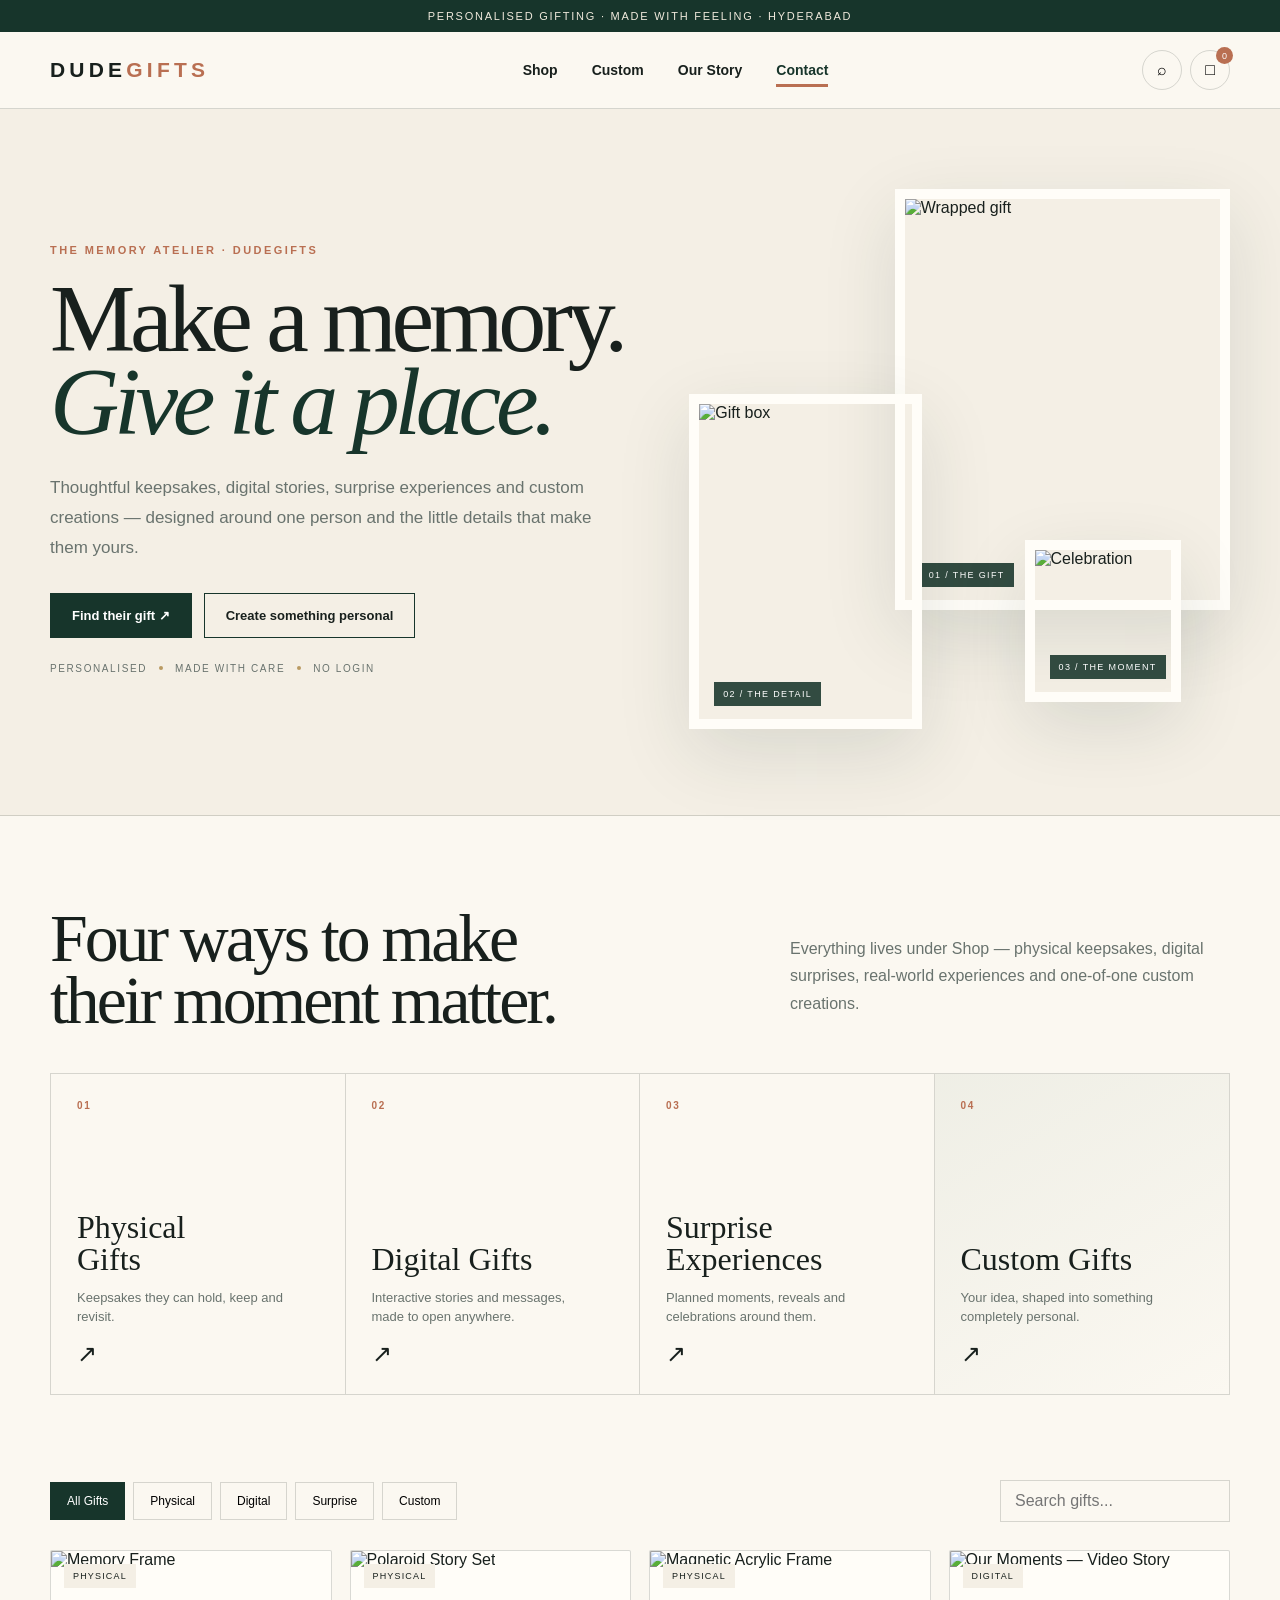
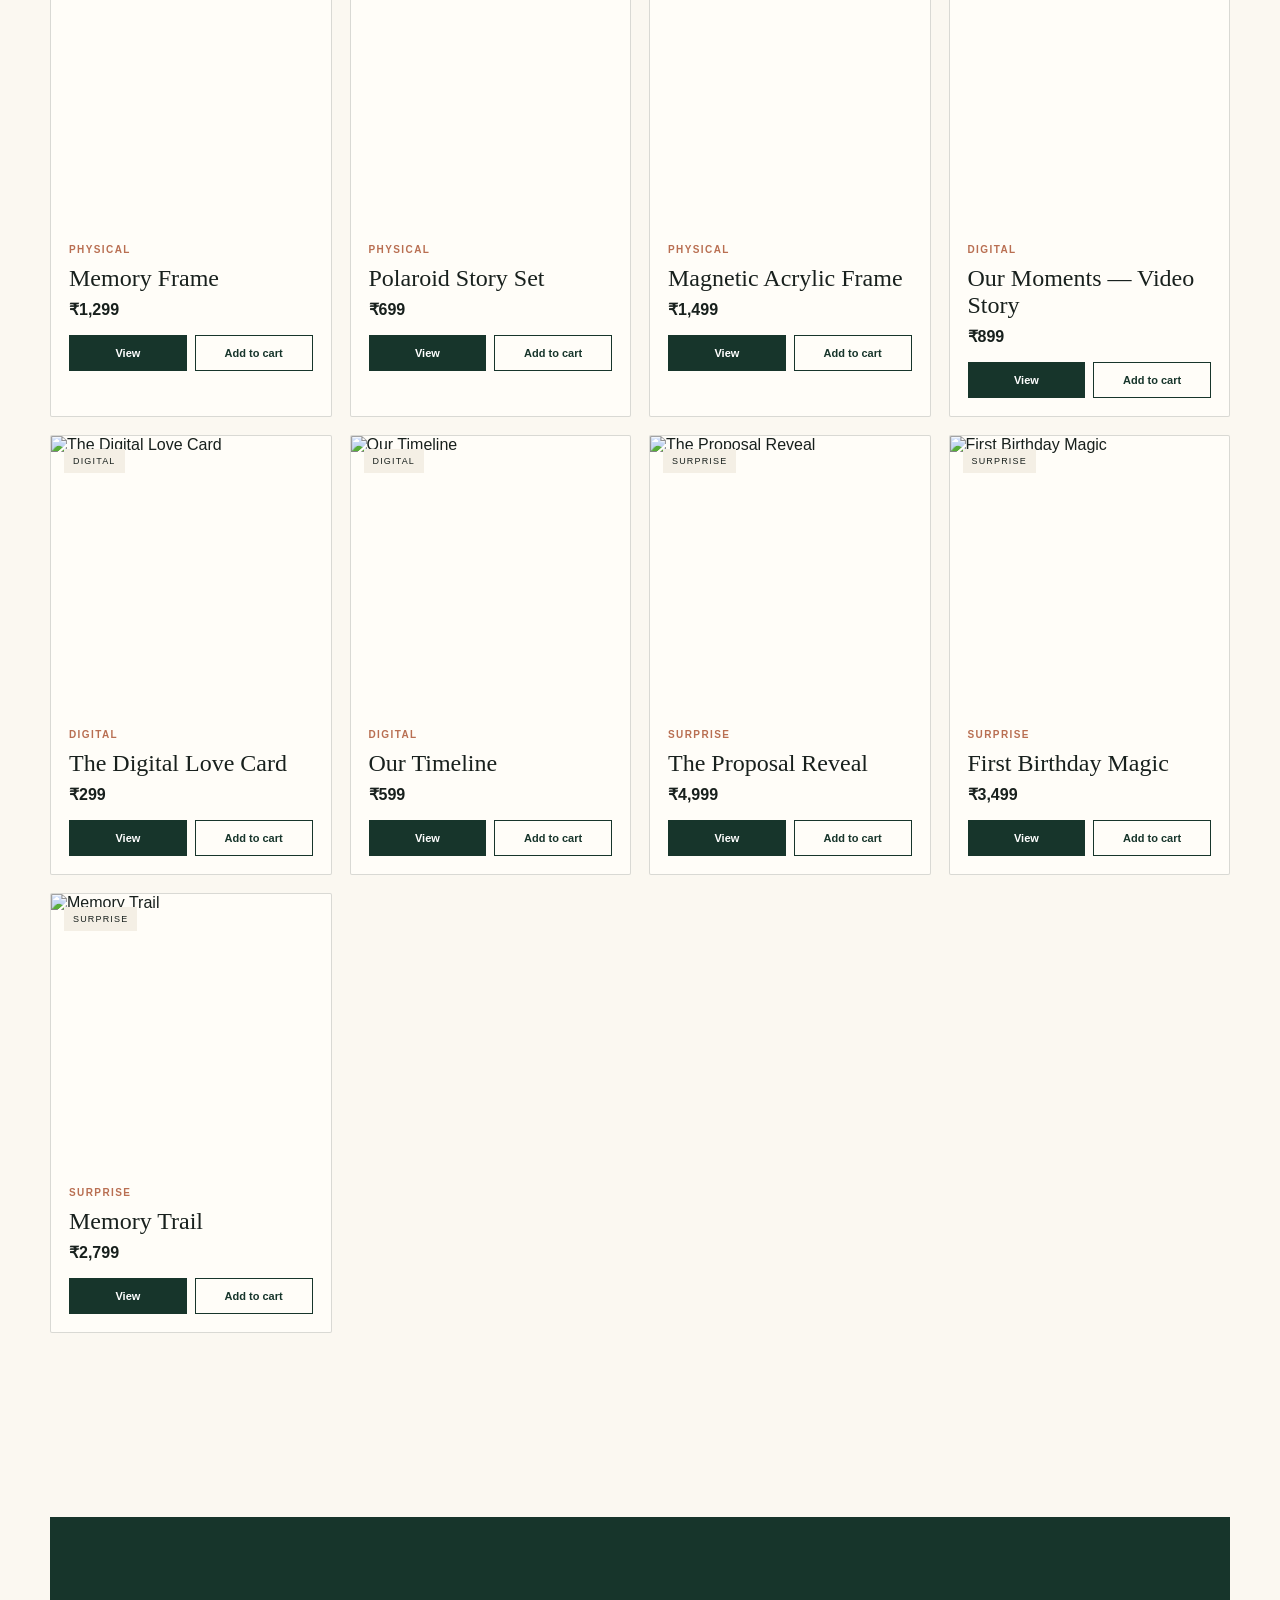
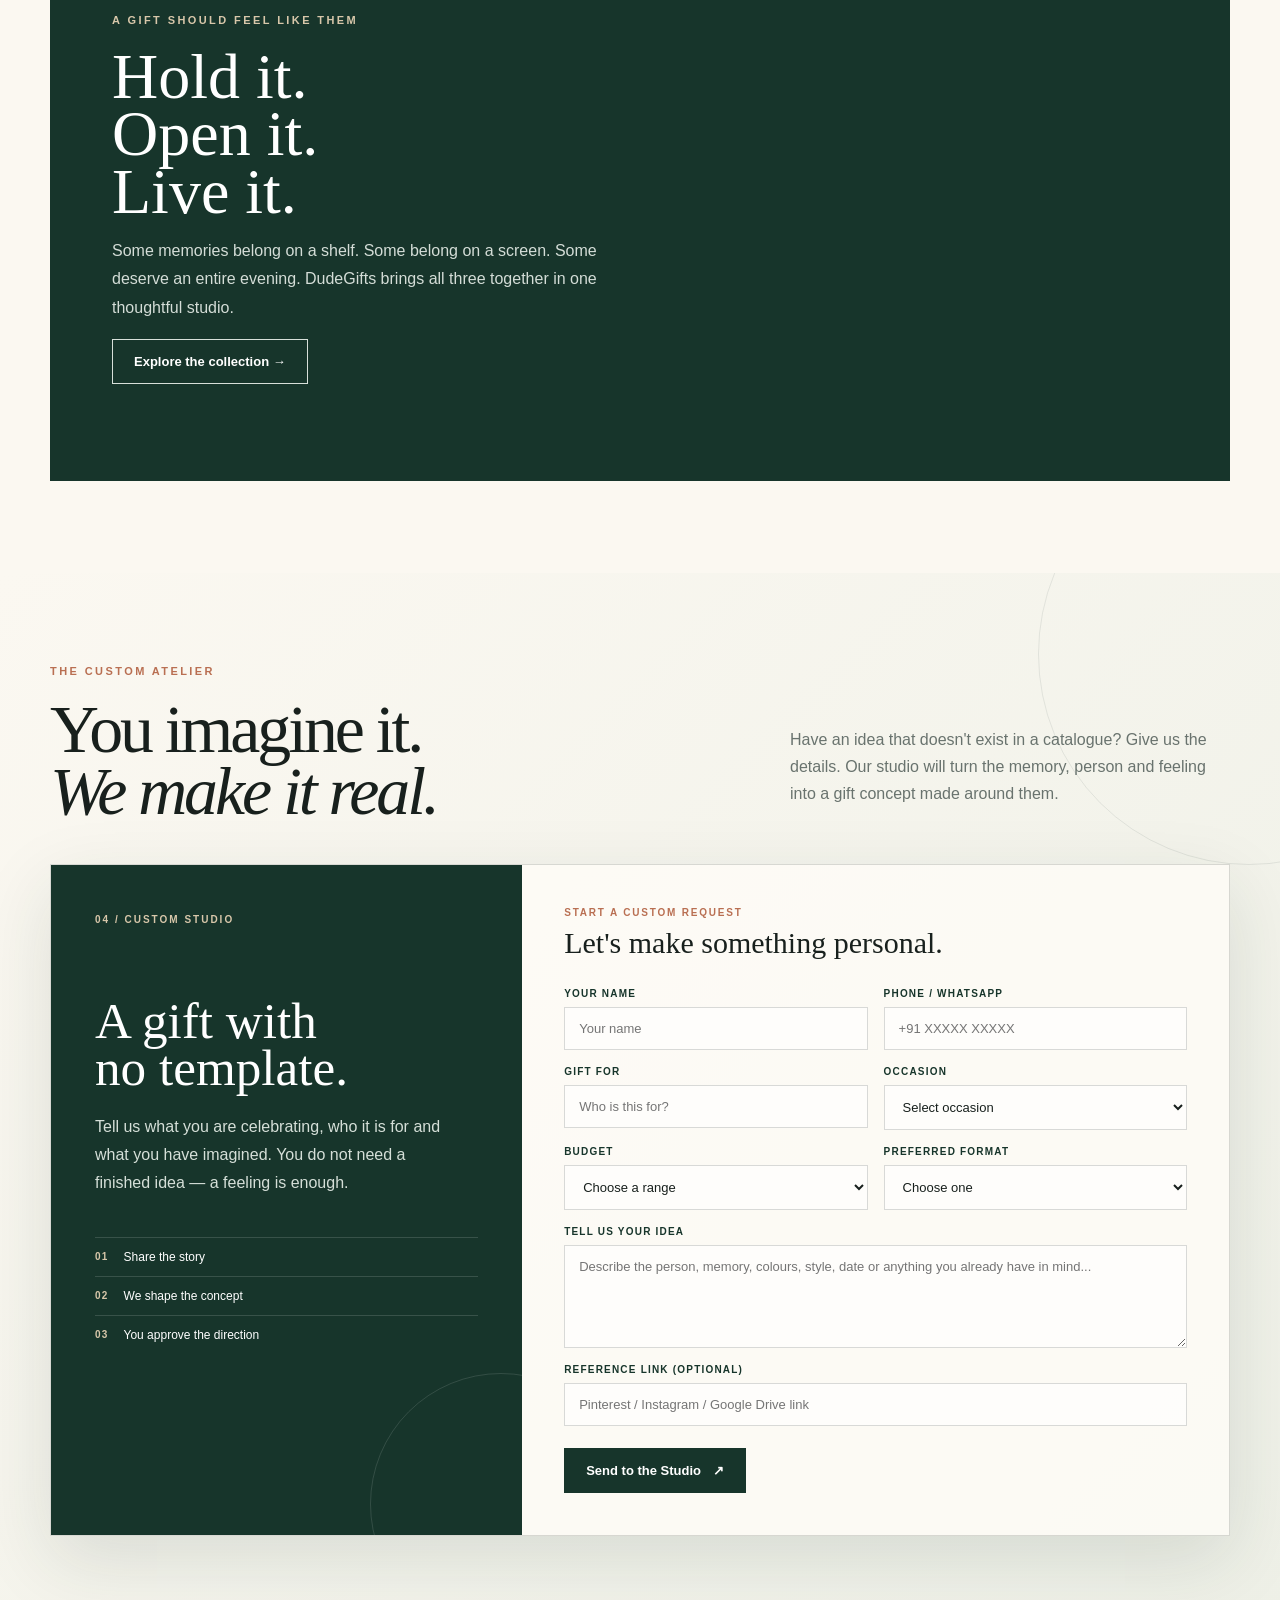
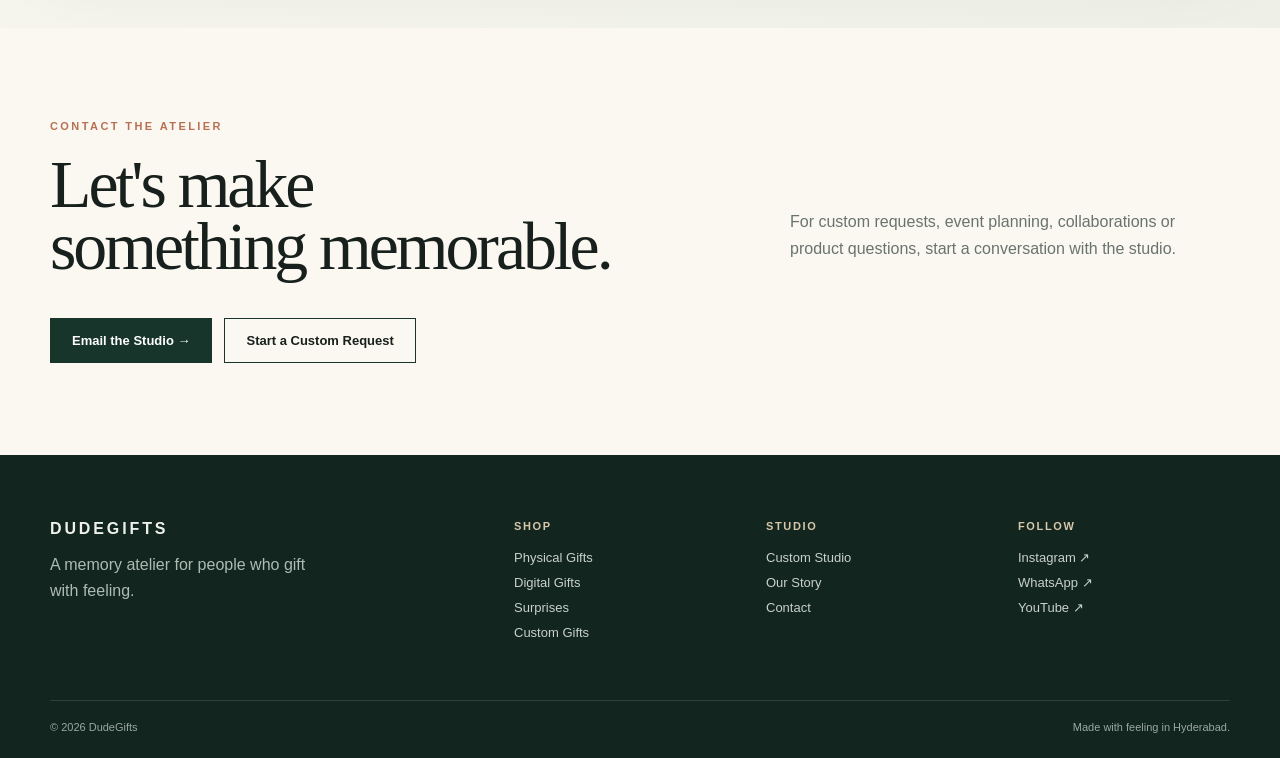
==== commit a7311d31: "Add files via upload" ====
--- a/index.html
+++ b/index.html
@@ -1,13 +1,216 @@
-<!doctype html><html lang="en"><head><meta charset="utf-8"><meta name="viewport" content="width=device-width,initial-scale=1"><title>DudeGifts — The Memory Atelier</title><link rel="stylesheet" href="styles.css"></head><body>
-<div class="announcement">Personalised gifting, made around their story · Designed in Hyderabad</div>
-<header class="nav"><div class="container nav-inner"><button class="icon-btn menu">☰</button><a class="logo" href="index.html">DUDE<span>GIFTS</span></a><nav class="nav-links" aria-label="Primary navigation"><a href="gifts.html">Shop</a><a href="custom-gift.html">Custom</a><a href="about.html">Our Story</a><a href="contact.html">Contact</a></nav><div class="nav-actions"><button class="icon-btn search-btn" onclick="location.href='gifts.html#search'">⌕</button><button class="icon-btn">♡</button><button class="icon-btn bag" data-open-bag>□<span class="bag-count">0</span></button></div></div></header>
-<div class="mobile-nav"><a href="gifts.html">Shop</a><a href="index.html#moments">Moments</a><a href="about.html">Our Story</a><a href="contact.html">Contact</a></div>
-<main><section class="hero"><div class="hero-copy"><div class="hero-kicker"><span class="hero-kicker-dot"></span> THE MEMORY ATELIER · DUDEGIFTS</div><h1>Make a memory.<br><em>Give it a place.</em></h1><p>Thoughtful gifts, digital stories and surprise experiences — created around one person, one moment, and the little details that make them yours.</p><div class="actions"><a class="btn btn-primary" href="gifts.html">Find their gift <span>↗</span></a><a class="btn btn-outline" href="custom-gift.html">Create something personal</a></div><div class="hero-trust"><span>PERSONALISED</span><i></i><span>MADE WITH CARE</span><i></i><span>NO LOGIN</span></div></div><div class="hero-visual"><div class="hero-collage"><div class="hero-photo hero-photo-main"><img src="https://images.unsplash.com/photo-1606800052052-a08af7148866?auto=format&fit=crop&w=1100&q=90" alt="Beautifully wrapped gift in a warm setting"><span class="hero-photo-label">01 / THE GIFT</span></div><div class="hero-photo hero-photo-tall"><img src="https://images.unsplash.com/photo-1512909006721-3d6018887383?auto=format&fit=crop&w=800&q=90" alt="Elegant gift box and flowers"><span class="hero-photo-label">02 / THE DETAIL</span></div><div class="hero-photo hero-photo-small"><img src="https://images.unsplash.com/photo-1519225421980-715cb0215aed?auto=format&fit=crop&w=800&q=90" alt="Celebration moment shared by two people"><span class="hero-photo-label">03 / THE MOMENT</span></div><div class="hero-caption"><b>A gift should feel like them.</b><small>Every order begins with a memory.</small></div></div></div></section>
-<section id="moments"><div class="container"><div class="section-head"><h2 class="serif">Who are you<br>celebrating?</h2><p>Start with the person, not the product. We'll take you from a feeling to a gift worth remembering.</p></div><div class="occasion-grid"><a class="occasion" href="gifts.html"><div class="occasion-content"><small>01 · HER</small><h3>For her</h3><span>Find something beautiful →</span></div></a><a class="occasion" href="gifts.html"><div class="occasion-content"><small>02 · THEM</small><h3>For your person</h3><span>Make it personal →</span></div></a><a class="occasion" href="gifts.html"><div class="occasion-content"><small>03 · LOVE</small><h3>For your story</h3><span>Celebrate together →</span></div></a><a class="occasion" href="gifts.html"><div class="occasion-content"><small>04 · FAMILY</small><h3>For parents</h3><span>Give them a memory →</span></div></a></div></div></section>
-<section class="dark-section"><div class="container"><div class="section-head"><h2 class="serif">The DudeGifts<br>edit.</h2><p>Our most-loved ways to turn a photograph, a feeling or a celebration into something they can keep.</p></div><div class="product-rail">${PRODUCTS.slice(0,5).map(productCard).join('')}</div></div></section>
-<section><div class="container"><div class="story"><div class="story-image"></div><div class="story-copy"><div class="eyebrow">A gift should feel like them</div><h2 class="serif">Hold it.<br>Open it.<br>Live it.</h2><p>Some memories belong on a shelf. Some belong on a screen. Some deserve an entire evening. DudeGifts brings all three together — physical keepsakes, digital stories and surprise experiences.</p><a class="btn btn-outline" href="gifts.html">Explore the collection →</a></div></div></div></section>
-<section class="atelier"><div class="container"><div class="atelier-grid"><div class="atelier-image"></div><div class="atelier-copy"><div class="eyebrow">The custom studio</div><h2 class="serif">You imagine it.<br>We make it real.</h2><p>Have an idea that doesn't exist in a catalogue? Tell our studio about the person, the memory and the feeling. We'll turn it into a one-of-one gift.</p><a class="btn btn-primary" href="custom-gift.html">Start your creation →</a></div></div></div></section>
-<section><div class="container"><div class="section-head"><h2 class="serif">How the memory<br>comes to life.</h2><p>Simple for you. Thoughtful from our side.</p></div><div class="steps"><div class="step"><b>01</b><h4>Choose</h4><p>Find a piece that feels like them.</p></div><div class="step"><b>02</b><h4>Personalise</h4><p>Add photos, names, dates or words.</p></div><div class="step"><b>03</b><h4>We create</h4><p>Our studio prepares every detail.</p></div><div class="step"><b>04</b><h4>They open it</h4><p>The best part happens when it arrives.</p></div></div></div></section>
-<section><div class="container"><div class="section-head"><h2 class="serif">Stories we've<br>helped create.</h2><p>Because the real product is the moment after the box is opened.</p></div><div class="reviews"><article class="review"><div class="stars">★★★★★</div><p>“She cried before she even opened the frame. It felt like we had put our whole story inside it.”</p><small>— Priya · Anniversary gift</small></article><article class="review"><div class="stars">★★★★★</div><p>“The little details made it feel completely made for us, not like something picked from a catalogue.”</p><small>— Arjun · Birthday surprise</small></article><article class="review"><div class="stars">★★★★★</div><p>“I gave my parents a memory book and they spent the whole evening going through every page.”</p><small>— Kavya · Family gift</small></article></div></div></section>
-</main><section class="newsletter"><div class="container newsletter-inner"><h2>Come into the studio.</h2><form class="newsletter-form"><input placeholder="Your email address"><button>JOIN →</button></form></div></section><footer class="footer"><div class="container footer-grid"><div class="footer-brand">DUDEGIFTS<p>A memory atelier for people who gift with feeling.</p></div><div><h4>Shop</h4><a href="gifts.html">Physical Gifts</a><a href="digital-gifts.html">Digital Gifts</a><a href="surprise-events.html">Surprises</a></div><div><h4>Studio</h4><a href="custom-gift.html">Custom Studio</a><a href="about.html">Our Story</a><a href="contact.html">Contact</a></div><div><h4>Help</h4><a href="#">Delivery</a><a href="#">Personalisation</a><a href="#">FAQs</a></div></div><div class="social-block"><div class="social-copy"><strong>Stay close to the studio.</strong>See new creations, gifting ideas and the real moments behind DudeGifts.</div><div class="social-links" aria-label="DudeGifts social links"><a class="social-link" href="https://www.instagram.com/dudegifts/" target="_blank" rel="noopener" aria-label="Instagram" title="Instagram"><svg viewBox="0 0 24 24" aria-hidden="true"><path d="M7.5 2h9A5.5 5.5 0 0 1 22 7.5v9a5.5 5.5 0 0 1-5.5 5.5h-9A5.5 5.5 0 0 1 2 16.5v-9A5.5 5.5 0 0 1 7.5 2Zm0 2A3.5 3.5 0 0 0 4 7.5v9A3.5 3.5 0 0 0 7.5 20h9a3.5 3.5 0 0 0 3.5-3.5v-9A3.5 3.5 0 0 0 16.5 4h-9Zm9.75 1.5a1.25 1.25 0 1 1 0 2.5 1.25 1.25 0 0 1 0-2.5ZM12 7a5 5 0 1 1 0 10 5 5 0 0 1 0-10Zm0 2a3 3 0 1 0 0 6 3 3 0 0 0 0-6Z"/></svg></a><a class="social-link" href="https://www.facebook.com/dudegifts" target="_blank" rel="noopener" aria-label="Facebook" title="Facebook"><svg viewBox="0 0 24 24" aria-hidden="true"><path d="M13.5 22v-8h2.7l.4-3h-3.1V9.1c0-.9.3-1.6 1.7-1.6h1.8V4.8c-.3 0-1.3-.1-2.5-.1-2.5 0-4.2 1.5-4.2 4.3V11H7.5v3h2.8v8h3.2Z"/></svg></a><a class="social-link whatsapp" href="https://wa.me/919999999999" target="_blank" rel="noopener" aria-label="WhatsApp" title="WhatsApp"><svg viewBox="0 0 24 24" aria-hidden="true"><path d="M20.5 3.5A11.8 11.8 0 0 0 12.1 0C5.6 0 .3 5.3.3 11.8c0 2.1.5 4.1 1.6 5.9L.2 24l6.5-1.7a11.8 11.8 0 0 0 5.4 1.3h.1c6.5 0 11.8-5.3 11.8-11.8 0-3.1-1.2-6.1-3.5-8.3ZM12.2 21.6h-.1a9.8 9.8 0 0 1-5-1.4l-.4-.2-3.9 1 1-3.8-.2-.4a9.8 9.8 0 0 1-1.5-5.1C2.1 6.3 6.6 1.9 12.1 1.9c2.6 0 5.1 1 6.9 2.9a9.7 9.7 0 0 1 2.9 7c0 5.4-4.4 9.8-9.7 9.8Zm5.4-7.4c-.3-.2-1.8-.9-2.1-1-.3-.1-.5-.2-.7.2-.2.3-.8 1-1 1.2-.2.2-.4.2-.7.1-.3-.2-1.3-.5-2.5-1.6-.9-.8-1.6-1.8-1.8-2.1-.2-.3 0-.5.1-.6l.5-.6c.2-.2.2-.4.3-.6.1-.2 0-.4 0-.6-.1-.2-.7-1.7-.9-2.3-.2-.6-.5-.5-.7-.5h-.6c-.2 0-.6.1-.9.4-.3.3-1.1 1.1-1.1 2.7s1.1 3.1 1.2 3.3c.2.2 2.2 3.4 5.3 4.7.7.3 1.3.5 1.8.7.8.3 1.5.2 2 .1.6-.1 1.8-.7 2.1-1.4.3-.7.3-1.3.2-1.4-.1-.2-.3-.3-.6-.4Z"/></svg></a><a class="social-link" href="https://www.youtube.com/@dudegifts" target="_blank" rel="noopener" aria-label="YouTube" title="YouTube"><svg viewBox="0 0 24 24" aria-hidden="true"><path d="M23.5 6.2a3 3 0 0 0-2.1-2.1C19.5 3.6 12 3.6 12 3.6s-7.5 0-9.4.5A3 3 0 0 0 .5 6.2 31 31 0 0 0 0 12a31 31 0 0 0 .5 5.8 3 3 0 0 0 2.1 2.1c1.9.5 9.4.5 9.4.5s7.5 0 9.4-.5a3 3 0 0 0 2.1-2.1A31 31 0 0 0 24 12a31 31 0 0 0-.5-5.8ZM9.6 15.8V8.2l6.5 3.8-6.5 3.8Z"/></svg></a></div></div><div class="container footer-bottom"><span>© 2026 DudeGifts</span><span>Made with feeling in Hyderabad.</span></div></footer>
-<div class="drawer"><div class="drawer-bg" data-close-bag></div><aside class="drawer-panel"><div class="drawer-head"><b class="serif" style="font-size:28px">Your Gift Box</b><button class="icon-btn" data-close-bag>×</button></div><div class="drawer-items"></div><div class="drawer-foot"><div class="total"><span>Total</span><span class="drawer-total">₹0</span></div><button class="btn btn-primary wide" id="whatsapp">Continue to order →</button></div></aside></div><script src="app.js"></script></body></html>
+<!doctype html>
+<html lang="en">
+<head>
+<meta charset="utf-8">
+<meta name="viewport" content="width=device-width,initial-scale=1">
+<title>DudeGifts — Memory Atelier</title>
+<meta name="description" content="DudeGifts — thoughtful physical gifts, digital stories, surprise experiences and custom creations.">
+<link rel="stylesheet" href="styles.css">
+
+</head>
+<body>
+<div class="announcement">Personalised gifting · made with feeling · Hyderabad</div>
+
+<header class="nav">
+  <div class="container nav-inner">
+    <button class="icon menu" id="menuBtn" aria-label="Open menu">☰</button>
+    <a class="logo" href="#top">DUDE<span>GIFTS</span></a>
+    <nav class="nav-links" aria-label="Primary navigation">
+      <a class="nav-link active" data-section="shop" href="#shop">Shop</a>
+      <a class="nav-link" data-section="custom" href="#custom">Custom</a>
+      <a class="nav-link" data-section="story" href="#story">Our Story</a>
+      <a class="nav-link" data-section="contact" href="#contact">Contact</a>
+    </nav>
+    <div class="mobile-menu" id="mobileMenu" aria-hidden="true">
+      <button class="mobile-close" id="mobileClose" aria-label="Close menu">×</button>
+      <div class="mobile-menu-links">
+        <a data-section="shop" href="#shop">Shop</a>
+        <a data-section="custom" href="#custom">Custom Gifts</a>
+        <a data-section="story" href="#story">Our Story</a>
+        <a data-section="contact" href="#contact">Contact</a>
+      </div>
+    </div>
+    <div class="nav-actions">
+      <button class="icon" id="searchBtn" aria-label="Search gifts">⌕</button>
+      <button class="icon" id="bagBtn" aria-label="Gift Box">□<span class="bag-count">0</span></button>
+    </div>
+  </div>
+</header>
+
+<main id="top">
+<section class="hero">
+  <div class="container hero-grid">
+    <div class="hero-copy">
+      <div class="eyebrow">The Memory Atelier · DudeGifts</div>
+      <h1>Make a memory.<br><em>Give it a place.</em></h1>
+      <p>Thoughtful keepsakes, digital stories, surprise experiences and custom creations — designed around one person and the little details that make them yours.</p>
+      <div class="actions">
+        <a class="btn btn-primary" href="#shop">Find their gift ↗</a>
+        <a class="btn btn-outline" href="#custom">Create something personal</a>
+      </div>
+      <div class="hero-meta"><span>PERSONALISED</span><i></i><span>MADE WITH CARE</span><i></i><span>NO LOGIN</span></div>
+    </div>
+    <div class="hero-visual">
+      <div class="photo photo-main"><img src="https://images.unsplash.com/photo-1606800052052-a08af7148866?auto=format&fit=crop&w=1100&q=90" alt="Wrapped gift"><span class="photo-label">01 / THE GIFT</span></div>
+      <div class="photo photo-tall"><img src="https://images.unsplash.com/photo-1512909006721-3d6018887383?auto=format&fit=crop&w=800&q=90" alt="Gift box"><span class="photo-label">02 / THE DETAIL</span></div>
+      <div class="photo photo-small"><img src="https://images.unsplash.com/photo-1519225421980-715cb0215aed?auto=format&fit=crop&w=800&q=90" alt="Celebration"><span class="photo-label">03 / THE MOMENT</span></div>
+    </div>
+  </div>
+</section>
+
+<section id="shop">
+  <div class="container">
+    <div class="section-head">
+      <h2>Four ways to make<br>their moment matter.</h2>
+      <p>Everything lives under Shop — physical keepsakes, digital surprises, real-world experiences and one-of-one custom creations.</p>
+    </div>
+    <div class="category-grid">
+      <a class="category" href="#products" data-filter-link="physical"><small>01</small><div><h3>Physical Gifts</h3><p>Keepsakes they can hold, keep and revisit.</p><span class="arrow">↗</span></div></a>
+      <a class="category" href="#products" data-filter-link="digital"><small>02</small><div><h3>Digital Gifts</h3><p>Interactive stories and messages, made to open anywhere.</p><span class="arrow">↗</span></div></a>
+      <a class="category" href="#products" data-filter-link="surprise"><small>03</small><div><h3>Surprise Experiences</h3><p>Planned moments, reveals and celebrations around them.</p><span class="arrow">↗</span></div></a>
+      <a class="category category-custom" href="#custom"><small>04</small><div><h3>Custom Gifts</h3><p>Your idea, shaped into something completely personal.</p><span class="arrow">↗</span></div></a>
+    </div>
+
+    <div id="products" style="padding-top:85px">
+      <div class="toolbar">
+        <div class="filters">
+          <button class="filter active" data-filter="all">All Gifts</button>
+          <button class="filter" data-filter="physical">Physical</button>
+          <button class="filter" data-filter="digital">Digital</button>
+          <button class="filter" data-filter="surprise">Surprise</button>
+          <button class="filter custom-filter" type="button" data-custom-scroll>Custom</button>
+        </div>
+        <input id="search" aria-label="Search gifts" placeholder="Search gifts..." style="padding:11px 14px;border:1px solid var(--line);background:transparent;outline:none">
+      </div>
+      <div class="products" id="productGrid"></div>
+    </div>
+  </div>
+</section>
+
+<section id="story">
+  <div class="container">
+    <div class="story">
+      <div>
+        <div class="eyebrow" style="color:var(--sand)">A gift should feel like them</div>
+        <h2>Hold it.<br>Open it.<br>Live it.</h2>
+        <p>Some memories belong on a shelf. Some belong on a screen. Some deserve an entire evening. DudeGifts brings all three together in one thoughtful studio.</p>
+        <a class="btn btn-outline" href="#shop">Explore the collection →</a>
+      </div>
+      <div class="story-art"></div>
+    </div>
+  </div>
+</section>
+
+<section id="custom" class="custom-section">
+  <div class="container">
+    <div class="section-head">
+      <div>
+        <div class="eyebrow">The Custom Atelier</div>
+        <h2>You imagine it.<br><em>We make it real.</em></h2>
+      </div>
+      <p>Have an idea that doesn't exist in a catalogue? Give us the details. Our studio will turn the memory, person and feeling into a gift concept made around them.</p>
+    </div>
+
+    <div class="custom-layout">
+      <div class="custom-intro">
+        <span class="atelier-number">04 / CUSTOM STUDIO</span>
+        <h3>A gift with<br>no template.</h3>
+        <p>Tell us what you are celebrating, who it is for and what you have imagined. You do not need a finished idea — a feeling is enough.</p>
+        <div class="custom-steps">
+          <div><b>01</b><span>Share the story</span></div>
+          <div><b>02</b><span>We shape the concept</span></div>
+          <div><b>03</b><span>You approve the direction</span></div>
+        </div>
+      </div>
+
+      <form class="custom-form" id="customForm">
+        <div class="form-heading">
+          <span>START A CUSTOM REQUEST</span>
+          <strong>Let's make something personal.</strong>
+        </div>
+        <div class="form-grid">
+          <label>Your name<input required name="name" placeholder="Your name"></label>
+          <label>Phone / WhatsApp<input required name="phone" placeholder="+91 XXXXX XXXXX"></label>
+          <label>Gift for<input required name="recipient" placeholder="Who is this for?"></label>
+          <label>Occasion<select required name="occasion">
+            <option value="">Select occasion</option>
+            <option>Birthday</option><option>Anniversary</option><option>Wedding</option>
+            <option>Baby / First Birthday</option><option>Proposal</option><option>Farewell</option><option>Other</option>
+          </select></label>
+          <label>Budget<select name="budget">
+            <option value="">Choose a range</option>
+            <option>Under ₹1,000</option><option>₹1,000 – ₹3,000</option><option>₹3,000 – ₹7,000</option><option>₹7,000+</option>
+          </select></label>
+          <label>Preferred format<select name="format">
+            <option value="">Choose one</option><option>Physical gift</option><option>Digital gift</option><option>Surprise experience</option><option>Combination</option>
+          </select></label>
+        </div>
+        <label class="full-label">Tell us your idea<textarea required name="idea" rows="5" placeholder="Describe the person, memory, colours, style, date or anything you already have in mind..."></textarea></label>
+        <label class="full-label">Reference link (optional)<input name="reference" placeholder="Pinterest / Instagram / Google Drive link"></label>
+        <button class="btn btn-primary custom-submit" type="submit">Send to the Studio <span>↗</span></button>
+        <div class="form-success" id="customSuccess" role="status">
+          <b>✓ Request received.</b>
+          <span>Your custom brief is ready. We will use these details to shape the first concept.</span>
+        </div>
+      </form>
+    </div>
+  </div>
+</section>
+
+<section id="contact">
+  <div class="container">
+    <div class="section-head">
+      <div>
+        <div class="eyebrow">Contact the Atelier</div>
+        <h2>Let's make<br>something memorable.</h2>
+      </div>
+      <p>For custom requests, event planning, collaborations or product questions, start a conversation with the studio.</p>
+    </div>
+    <div class="contact-actions">
+      <a class="btn btn-primary" href="mailto:hello@dudegifts.in">Email the Studio →</a>
+      <a class="btn btn-outline" href="#custom">Start a Custom Request</a>
+    </div>
+  </div>
+</section>
+</main>
+
+<footer class="footer">
+  <div class="container footer-grid">
+    <div class="footer-brand">DUDEGIFTS<p>A memory atelier for people who gift with feeling.</p></div>
+    <div><h4>Shop</h4><a href="#products" data-footer-filter="physical">Physical Gifts</a><a href="#products" data-footer-filter="digital">Digital Gifts</a><a href="#products" data-footer-filter="surprise">Surprises</a><a href="#custom">Custom Gifts</a></div>
+    <div><h4>Studio</h4><a href="#custom">Custom Studio</a><a href="#story">Our Story</a><a href="#contact">Contact</a></div>
+    <div><h4>Follow</h4><a href="https://www.instagram.com/" target="_blank" rel="noopener">Instagram ↗</a><a href="https://wa.me/" target="_blank" rel="noopener">WhatsApp ↗</a><a href="https://www.youtube.com/" target="_blank" rel="noopener">YouTube ↗</a></div>
+  </div>
+  <div class="container footer-bottom"><span>© 2026 DudeGifts</span><span>Made with feeling in Hyderabad.</span></div>
+</footer>
+
+<div class="modal" id="productModal" aria-hidden="true">
+  <div class="modal-panel">
+    <button class="close" id="closeModal" aria-label="Close product">×</button>
+    <div class="modal-grid">
+      <div class="modal-image"><img id="modalImage" alt=""></div>
+      <div class="modal-info">
+        <small id="modalCategory"></small>
+        <h2 id="modalTitle"></h2>
+        <div class="price" id="modalPrice"></div>
+        <p id="modalDescription"></p>
+        <button class="btn btn-primary" id="modalAdd">Add to Gift Box →</button>
+        <div class="success" id="modalSuccess">✓ Added to cart successfully.</div>
+      </div>
+    </div>
+  </div>
+</div>
+
+<div class="drawer" id="drawer">
+  <aside class="drawer-panel">
+    <div class="drawer-head"><strong style="font:400 30px Georgia,serif">Your Gift Box</strong><button class="close" style="position:static;width:38px;height:38px" id="closeDrawer">×</button></div>
+    <div class="drawer-items" id="drawerItems"></div>
+    <div class="drawer-foot"><div class="total"><span>Total</span><span id="drawerTotal">₹0</span></div><div class="drawer-actions"><button class="btn btn-outline clear-cart" id="clearCart" type="button">Clear Gift Box</button><button class="btn btn-primary whatsapp-order" id="whatsappOrder" type="button">Order on WhatsApp <span>↗</span></button></div><p class="checkout-note">Your Gift Box will be converted into a WhatsApp order message.</p></div>
+  </aside>
+</div>
+
+<div class="toast" id="toast"><b>✓ Added to cart successfully</b><br><span id="toastText">Your gift is now in the Gift Box.</span></div>
+
+<script src="app.js"></script>
+</body>
+</html>
--- a/styles.css
+++ b/styles.css
@@ -1,134 +1,231 @@
-@import url('https://fonts.googleapis.com/css2?family=DM+Sans:wght@400;500;600;700&family=Playfair+Display:wght@500;600;700&display=swap');
-:root{--burg:#5c1a24;--wine:#2d1a1f;--ivory:#f5ede6;--rose:#c99a98;--gold:#c7a56b;--ink:#191416;--muted:#71666a;--line:rgba(45,26,31,.14);--white:#fffaf6;--ease:cubic-bezier(.22,1,.36,1)}
-*{box-sizing:border-box}html{scroll-behavior:smooth}body{margin:0;background:var(--ivory);color:var(--ink);font-family:'DM Sans',sans-serif}a{text-decoration:none;color:inherit}button,input,textarea,select{font:inherit}button{cursor:pointer;border:0}.container{width:min(1240px,calc(100% - 48px));margin:auto}.serif{font-family:'Playfair Display',serif}.announcement{background:var(--wine);color:#fff;padding:9px 20px;text-align:center;font-size:11px;letter-spacing:.18em;text-transform:uppercase}.nav{position:sticky;top:0;z-index:50;background:rgba(245,237,230,.94);backdrop-filter:blur(16px);border-bottom:1px solid var(--line)}.nav-inner{height:78px;display:flex;align-items:center;justify-content:space-between;gap:28px}.logo{font-weight:700;letter-spacing:.2em;font-size:17px}.logo span{color:var(--burg)}/* Refined primary navigation: fewer links, stronger hierarchy, subtle premium motion */
-.nav-links{display:flex;align-items:center;gap:10px;font-size:13px;font-weight:650}
-.nav-links a{position:relative;padding:11px 14px;border-radius:999px;letter-spacing:.01em;transition:color .28s var(--ease),background .28s var(--ease),transform .28s var(--ease),box-shadow .28s var(--ease)}
-.nav-links a:before{content:"";position:absolute;inset:0;border-radius:999px;background:var(--burg);opacity:0;transform:scale(.82);transition:opacity .28s var(--ease),transform .28s var(--ease)}
-.nav-links a:after{content:"";position:absolute;left:14px;right:14px;bottom:6px;width:auto;height:1px;background:var(--burg);transform:scaleX(0);transform-origin:center;transition:transform .28s var(--ease)}
-.nav-links a:hover{color:var(--burg);transform:translateY(-2px)}
-.nav-links a:hover:after{transform:scaleX(1)}
-.nav-links a.active{color:#fff;font-weight:800;background:var(--burg);box-shadow:0 7px 18px rgba(92,26,36,.16);transform:translateY(-1px)}
-.nav-links a.active:before{opacity:0}
-.nav-links a.active:after{background:#fff;left:14px;right:14px;bottom:5px;transform:scaleX(0)}
-.nav-links a.active:hover{background:var(--wine);transform:translateY(-2px);box-shadow:0 9px 22px rgba(45,26,31,.2)}
-.nav-links a.active:hover:after{transform:scaleX(.72)}.mobile-nav a.active{color:var(--burg);font-weight:700;position:relative}.mobile-nav a.active:before{content:'•';display:inline-block;margin-right:10px;color:var(--gold)}.nav-actions{display:flex;gap:14px;align-items:center}.icon-btn{background:transparent;width:40px;height:40px;border-radius:50%;display:grid;place-items:center;font-size:18px}.icon-btn:hover{background:#fff7f0}.bag{position:relative}.bag-count{position:absolute;right:1px;top:1px;background:var(--burg);color:#fff;border-radius:50%;width:17px;height:17px;font-size:9px;display:grid;place-items:center}.menu{display:none}.hero{min-height:calc(100vh - 112px);display:grid;grid-template-columns:1.02fr .98fr;background:var(--ivory);overflow:hidden}.hero-copy{padding:clamp(70px,9vw,140px) clamp(28px,7vw,100px);display:flex;flex-direction:column;justify-content:center}.eyebrow{font-size:11px;letter-spacing:.25em;text-transform:uppercase;font-weight:700;color:var(--burg);margin-bottom:22px}.hero h1{font-size:clamp(54px,7vw,104px);line-height:.94;letter-spacing:-.045em;margin:0 0 28px;font-weight:600}.hero h1 em{color:var(--burg);font-style:normal}.hero-copy p{font-size:17px;line-height:1.7;color:var(--muted);max-width:500px;margin:0 0 34px}.actions{display:flex;gap:12px;flex-wrap:wrap}.btn{padding:15px 22px;font-weight:700;font-size:12px;letter-spacing:.08em;text-transform:uppercase;transition:.3s var(--ease);display:inline-flex;align-items:center;gap:10px}.btn-primary{background:var(--burg);color:#fff}.btn-primary:hover{background:var(--wine);transform:translateY(-2px)}.btn-outline{border:1px solid var(--wine);color:var(--wine);background:transparent}.btn-outline:hover{background:var(--wine);color:#fff}.hero-visual{position:relative;min-height:680px;background:url('https://images.unsplash.com/photo-1602173574767-37ac01994b2a?auto=format&fit=crop&w=1400&q=88') center/cover}.hero-visual:after{content:'';position:absolute;inset:0;background:linear-gradient(90deg,rgba(45,26,31,.08),rgba(45,26,31,.22))}.hero-note{position:absolute;z-index:2;left:28px;bottom:28px;background:rgba(245,237,230,.94);padding:18px 20px;width:230px}.hero-note b{display:block;font-family:'Playfair Display';font-size:22px;margin-bottom:5px}.hero-note small{color:var(--muted)}section{padding:100px 0}.section-head{display:flex;justify-content:space-between;align-items:end;gap:20px;margin-bottom:38px}.section-head h2{font-size:clamp(36px,4vw,58px);line-height:1;margin:0;letter-spacing:-.03em}.section-head p{max-width:430px;color:var(--muted);line-height:1.6;margin:0}.occasion-grid{display:grid;grid-template-columns:repeat(4,1fr);gap:14px}.occasion{min-height:390px;position:relative;overflow:hidden;color:#fff;background-size:cover;background-position:center}.occasion:nth-child(1){background-image:url('https://images.unsplash.com/photo-1512909006721-3d6018887383?auto=format&fit=crop&w=700&q=85')}.occasion:nth-child(2){background-image:url('https://images.unsplash.com/photo-1549465220-1a8b9238cd48?auto=format&fit=crop&w=700&q=85')}.occasion:nth-child(3){background-image:url('https://images.unsplash.com/photo-1518199266791-5375a83190b7?auto=format&fit=crop&w=700&q=85')}.occasion:nth-child(4){background-image:url('https://images.unsplash.com/photo-1511988617509-a57c8a288659?auto=format&fit=crop&w=700&q=85')}.occasion:after{content:'';position:absolute;inset:0;background:linear-gradient(0deg,rgba(45,26,31,.85),rgba(45,26,31,0) 65%)}.occasion-content{position:absolute;z-index:1;bottom:24px;left:24px;right:24px}.occasion small{letter-spacing:.16em;text-transform:uppercase;font-size:10px}.occasion h3{font:600 30px/1.05 'Playfair Display';margin:7px 0}.occasion span{font-size:11px;text-transform:uppercase;letter-spacing:.1em}.dark-section{background:var(--wine);color:var(--ivory)}.dark-section .section-head p{color:#cbbcc0}.product-rail{display:grid;grid-auto-flow:column;grid-auto-columns:minmax(250px,1fr);overflow-x:auto;gap:18px;padding-bottom:12px;scrollbar-width:none}.product-rail::-webkit-scrollbar{display:none}
-/* Shop category navigation */
-.shop-category-intro{display:grid;grid-template-columns:1.05fr .95fr;gap:40px;align-items:end;padding:72px 0 28px}
-.shop-category-intro h2{font-size:clamp(40px,5vw,66px);line-height:.98;margin:0;letter-spacing:-.035em}
-.shop-category-intro p{max-width:500px;margin:0 0 4px;color:var(--muted);line-height:1.75}
-.shop-category-grid{display:grid;grid-template-columns:repeat(4,1fr);gap:1px;background:var(--line);border:1px solid var(--line);margin-bottom:52px}
-.shop-category{position:relative;min-height:235px;background:var(--ivory);padding:24px;display:flex;flex-direction:column;transition:.3s var(--ease);overflow:hidden}
-.shop-category:hover,.shop-category.active-category{background:var(--wine);color:var(--ivory);transform:translateY(-3px)}
-.shop-category:hover .category-copy,.shop-category.active-category .category-copy{color:#d7c9ca}
-.category-number{font-size:10px;letter-spacing:.18em;font-weight:700;color:var(--burg)}
-.shop-category:hover .category-number,.shop-category.active-category .category-number{color:var(--gold)}
-.category-name{font:600 25px/1.05 'Playfair Display';margin-top:auto;max-width:220px}
-.category-copy{font-size:12px;line-height:1.55;color:var(--muted);max-width:230px;margin-top:10px}
-.category-arrow{position:absolute;right:22px;bottom:20px;font-size:20px}
-.shop-toolbar{scroll-margin-top:100px}
-.remove-item{margin-top:8px;padding:0;background:transparent;color:var(--burg);font-size:10px;font-weight:700;letter-spacing:.12em;text-transform:uppercase;text-decoration:underline;text-underline-offset:4px}
-.remove-item:hover{color:var(--wine)}
-.cart-remove{margin-top:14px}
-.product-card{min-width:0}.product-image{height:390px;position:relative;overflow:hidden;background:#eaded5}.product-image img{width:100%;height:100%;object-fit:cover;transition:transform .7s var(--ease)}.product-card:hover .product-image img{transform:scale(1.045)}.wish{position:absolute;top:14px;right:14px;background:rgba(255,250,246,.9);width:38px;height:38px;border-radius:50%;display:grid;place-items:center;font-size:18px}.badge{position:absolute;top:14px;left:14px;background:var(--burg);color:#fff;padding:7px 9px;font-size:9px;font-weight:700;letter-spacing:.12em}.product-info{padding:15px 1px}.product-info h3{font-size:14px;margin:0 0 6px}.product-info p{font-size:12px;color:var(--muted);margin:0 0 8px}.price{font-weight:700}.story{display:grid;grid-template-columns:1fr 1fr;min-height:650px}.story-image{background:url('https://images.unsplash.com/photo-1519225421980-715cb0215aed?auto=format&fit=crop&w=1200&q=88') center/cover}.story-copy{background:#eadfd7;padding:clamp(50px,7vw,110px);display:flex;flex-direction:column;justify-content:center}.story-copy h2{font-size:clamp(42px,5vw,72px);line-height:.96;margin:0 0 22px}.story-copy p{color:var(--muted);line-height:1.75;max-width:470px}.three{display:grid;grid-template-columns:repeat(3,1fr);gap:1px;background:var(--line)}.pillar{background:var(--ivory);padding:48px}.pillar .num{font-size:11px;letter-spacing:.2em;color:var(--burg)}.pillar h3{font:600 38px 'Playfair Display';margin:45px 0 12px}.pillar p{color:var(--muted);line-height:1.65}.atelier{background:#f0e5dd}.atelier-grid{display:grid;grid-template-columns:1.1fr .9fr;gap:60px;align-items:center}.atelier-image{height:600px;background:url('https://images.unsplash.com/photo-1606800052052-a08af7148866?auto=format&fit=crop&w=1000&q=88') center/cover}.atelier-copy h2{font-size:clamp(45px,5vw,74px);line-height:.95;margin:0 0 25px}.atelier-copy p{color:var(--muted);line-height:1.75;max-width:470px}.steps{display:grid;grid-template-columns:repeat(4,1fr);gap:0;border-top:1px solid var(--line);border-bottom:1px solid var(--line)}.step{padding:28px 22px;border-right:1px solid var(--line)}.step:last-child{border-right:0}.step b{color:var(--burg);font-size:12px}.step h4{font:600 24px 'Playfair Display';margin:25px 0 8px}.step p{color:var(--muted);font-size:13px;line-height:1.6;margin:0}.reviews{display:grid;grid-template-columns:repeat(3,1fr);gap:18px}.review{background:#fffaf6;padding:30px}.stars{color:var(--gold);letter-spacing:.15em}.review p{font:500 22px/1.4 'Playfair Display';margin:20px 0}.review small{color:var(--muted)}.newsletter{background:var(--burg);color:#fff;padding:70px 0}.newsletter-inner{display:flex;justify-content:space-between;gap:30px;align-items:center}.newsletter h2{font:600 42px 'Playfair Display';margin:0}.newsletter-form{display:flex;border-bottom:1px solid rgba(255,255,255,.5);width:min(420px,100%)}.newsletter-form input{flex:1;background:transparent;border:0;padding:15px 0;color:#fff;outline:0}.newsletter-form button{background:transparent;color:#fff;font-weight:700}.footer{background:var(--wine);color:#fff;padding:70px 0 30px}.footer-grid{display:grid;grid-template-columns:2fr 1fr 1fr 1fr;gap:50px}.footer h4{font-size:11px;text-transform:uppercase;letter-spacing:.16em;margin:0 0 18px;color:#d8c9cc}.footer a{display:block;color:#cbbcc0;font-size:13px;margin:10px 0}.footer-brand{font:600 34px 'Playfair Display'}.footer-brand p{font:400 13px/1.7 'DM Sans';color:#cbbcc0;max-width:300px}.footer-bottom{border-top:1px solid rgba(255,255,255,.12);margin-top:50px;padding-top:20px;color:#a9979b;font-size:11px;display:flex;justify-content:space-between}.drawer{position:fixed;inset:0;z-index:100;pointer-events:none}.drawer-bg{position:absolute;inset:0;background:rgba(25,20,22,.4);opacity:0;transition:.3s}.drawer-panel{position:absolute;right:0;top:0;height:100%;width:min(460px,100%);background:var(--ivory);transform:translateX(100%);transition:.5s var(--ease);display:flex;flex-direction:column}.drawer.open{pointer-events:auto}.drawer.open .drawer-bg{opacity:1}.drawer.open .drawer-panel{transform:none}.drawer-head{padding:25px;border-bottom:1px solid var(--line);display:flex;justify-content:space-between}.drawer-items{flex:1;overflow:auto;padding:20px}.cart-item{display:grid;grid-template-columns:80px 1fr auto;gap:13px;padding:15px 0;border-bottom:1px solid var(--line)}.cart-item img{width:80px;height:90px;object-fit:cover}.cart-item h4{margin:0 0 6px;font-size:13px}.cart-item small{color:var(--muted)}.drawer-foot{padding:22px;border-top:1px solid var(--line)}.total{display:flex;justify-content:space-between;font-weight:700;margin-bottom:18px}.empty{padding:60px 20px;text-align:center;color:var(--muted)}.page-hero{padding:90px 0 65px;background:#eadfd7}.page-hero h1{font:600 clamp(50px,7vw,92px)/.95 'Playfair Display';margin:0 0 18px}.page-hero p{color:var(--muted);max-width:620px;line-height:1.7}.shop-toolbar{display:flex;justify-content:space-between;align-items:center;padding:22px 0;border-bottom:1px solid var(--line);gap:15px}.filters{display:flex;gap:8px;flex-wrap:wrap}.filter{background:transparent;border:1px solid var(--line);padding:9px 13px;font-size:11px}.filter.active,.filter:hover{background:var(--wine);color:#fff;border-color:var(--wine)}select{background:transparent;border:1px solid var(--line);padding:9px 12px}.shop-grid{display:grid;grid-template-columns:repeat(3,1fr);gap:36px 18px;padding:40px 0 90px}.shop-grid .product-image{height:480px}.product-page{display:grid;grid-template-columns:1.05fr .95fr;gap:60px;padding:70px 0 110px}.gallery-main{height:680px;background:#eaded5;overflow:hidden}.gallery-main img{width:100%;height:100%;object-fit:cover}.product-details{padding:15px 0}.product-details .eyebrow{margin-bottom:12px}.product-details h1{font:600 clamp(42px,5vw,70px)/.98 'Playfair Display';margin:0 0 14px}.product-details .desc{color:var(--muted);line-height:1.7;max-width:520px}.product-price{font-size:24px;font-weight:700;margin:24px 0}.option{margin:25px 0}.option label{display:block;font-size:11px;font-weight:700;text-transform:uppercase;letter-spacing:.15em;margin-bottom:10px}.swatches{display:flex;gap:8px}.swatch{padding:11px 14px;border:1px solid var(--line);background:transparent}.swatch.active{border-color:var(--burg);background:#f1e0d8}.upload{border:1px dashed #a9979b;padding:22px;text-align:center}.upload input{max-width:100%}.qty{display:flex;border:1px solid var(--line);width:max-content}.qty button{width:38px;background:transparent}.qty span{width:38px;display:grid;place-items:center}.wide{width:100%;justify-content:center}.product-notes{display:grid;grid-template-columns:repeat(3,1fr);gap:1px;background:var(--line);margin-top:35px}.note{background:var(--ivory);padding:16px;font-size:11px}.note b{display:block;margin-bottom:4px}.form-page{display:grid;grid-template-columns:.8fr 1.2fr;gap:60px;padding:80px 0}.form-card{background:#fffaf6;padding:40px}.field{margin-bottom:18px}.field label{display:block;font-size:11px;text-transform:uppercase;letter-spacing:.12em;font-weight:700;margin-bottom:8px}.field input,.field textarea,.field select{width:100%;border:1px solid var(--line);background:var(--ivory);padding:13px;outline:0}.field textarea{min-height:130px;resize:vertical}.form-side h1{font:600 clamp(50px,6vw,82px)/.94 'Playfair Display';margin:0 0 22px}.form-side p{color:var(--muted);line-height:1.75}.success{display:none;background:#e4eee3;padding:15px;margin-top:15px;color:#314b33}.mobile-nav{display:none}
-@media(max-width:1100px){.nav-links{gap:4px}.nav-links a{padding:10px 11px;font-size:12px}.nav-actions{gap:8px}}
-@media(max-width:900px){.nav-links{display:none}.menu{display:grid}.hero{grid-template-columns:1fr}.hero-visual{min-height:62vh}.occasion-grid{grid-template-columns:repeat(2,1fr)}.story,.atelier-grid,.product-page,.form-page{grid-template-columns:1fr}.story-image{min-height:55vh}.three,.reviews{grid-template-columns:1fr}.steps{grid-template-columns:repeat(2,1fr)}.step:nth-child(2){border-right:0}.footer-grid{grid-template-columns:1fr 1fr}.shop-grid{grid-template-columns:repeat(2,1fr)}.product-page{gap:30px}.gallery-main{height:70vh}.newsletter-inner{display:block}.newsletter-form{margin-top:25px}}
-@media(max-width:620px){.shop-category-intro{display:block;padding:52px 0 24px}.shop-category-intro p{margin-top:18px}.shop-category-grid{grid-template-columns:1fr 1fr;margin-bottom:36px}.shop-category{min-height:210px;padding:18px}.category-name{font-size:21px}.category-copy{font-size:11px}.category-arrow{right:15px;bottom:14px}.container{width:min(100% - 28px,1240px)}.announcement{font-size:9px}.nav-inner{height:64px}.logo{font-size:15px}.nav-actions .search-btn{display:none}.hero-copy{padding:70px 14px}.hero h1{font-size:56px}.hero-visual{min-height:55vh}.hero-note{left:14px;bottom:14px}.section-head{display:block}.section-head p{margin-top:15px}.occasion-grid{grid-template-columns:1fr 1fr;gap:8px}.occasion{min-height:290px}.occasion-content{left:15px;bottom:15px}.occasion h3{font-size:23px}.product-rail{grid-auto-columns:76vw}.product-image{height:390px}.story-copy{padding:55px 22px}.story-copy h2{font-size:48px}.pillar{padding:32px 22px}.pillar h3{margin-top:30px}.atelier-image{height:480px}.atelier-copy{padding-bottom:10px}.steps{grid-template-columns:1fr}.step{border-right:0;border-bottom:1px solid var(--line)}.step:last-child{border-bottom:0}.reviews{gap:8px}.newsletter h2{font-size:34px}.footer-grid{grid-template-columns:1fr 1fr;gap:30px}.footer-brand{grid-column:1/-1}.footer-bottom{display:block}.footer-bottom span{display:block;margin-top:8px}.page-hero{padding:60px 0 45px}.shop-toolbar{align-items:flex-start;flex-direction:column}.shop-grid{grid-template-columns:1fr 1fr;gap:28px 8px}.shop-grid .product-image{height:300px}.product-info h3{font-size:13px}.product-page{padding:30px 0 70px}.gallery-main{height:500px}.product-details h1{font-size:48px}.product-notes{grid-template-columns:1fr}.form-page{padding:50px 0}.form-card{padding:25px}.mobile-nav{display:none;position:fixed;inset:64px 0 0;background:var(--ivory);z-index:40;padding:25px;overflow:auto}.mobile-nav.open{display:block}.mobile-nav a{display:block;font:600 31px 'Playfair Display';padding:13px 0;border-bottom:1px solid var(--line)}}
-/* v2 hero + social footer refinements */
-.hero{min-height:calc(100svh - 112px);display:grid;grid-template-columns:minmax(0,.88fr) minmax(0,1.12fr);gap:0;background:var(--ivory);overflow:hidden}
-.hero-copy{padding:clamp(70px,8vw,125px) clamp(28px,6vw,88px);display:flex;flex-direction:column;justify-content:center;position:relative;z-index:2}
-.hero-kicker{display:flex;align-items:center;gap:10px;font-size:10px;letter-spacing:.22em;text-transform:uppercase;font-weight:700;color:var(--burg);margin-bottom:26px}
-.hero-kicker-dot{width:7px;height:7px;border-radius:50%;background:var(--rose);display:inline-block;box-shadow:0 0 0 5px rgba(201,154,152,.15)}
-.hero h1{font-size:clamp(58px,7.2vw,108px);line-height:.88;letter-spacing:-.055em;margin:0 0 30px;font-weight:600;max-width:780px}
-.hero h1 em{color:var(--burg);font-style:normal}
-.hero-copy p{font-size:16px;line-height:1.75;color:var(--muted);max-width:520px;margin:0 0 30px}
-.hero-trust{display:flex;align-items:center;gap:10px;margin-top:24px;color:#7b6c70;font-size:9px;letter-spacing:.14em;font-weight:700;flex-wrap:wrap}
-.hero-trust i{width:3px;height:3px;border-radius:50%;background:var(--rose);display:block}
-.hero-visual{min-height:700px;background:#eadfd7;display:flex;align-items:center;justify-content:center;padding:42px 42px 42px 10px;position:relative}
-.hero-collage{width:min(720px,100%);height:min(780px,calc(100svh - 180px));min-height:610px;position:relative}
-.hero-photo{position:absolute;overflow:hidden;background:#d8c6be;box-shadow:0 22px 60px rgba(45,26,31,.14)}
-.hero-photo img{width:100%;height:100%;display:block;object-fit:cover;transition:transform .9s var(--ease)}
-.hero-photo:hover img{transform:scale(1.035)}
-.hero-photo-main{left:0;top:8%;width:58%;height:74%;z-index:2}
-.hero-photo-tall{right:0;top:0;width:35%;height:53%;z-index:3}
-.hero-photo-small{right:5%;bottom:0;width:43%;height:40%;z-index:4;border:9px solid var(--ivory)}
-.hero-photo-label{position:absolute;left:15px;bottom:13px;background:rgba(45,26,31,.86);color:#fff;padding:7px 9px;font-size:8px;letter-spacing:.16em;font-weight:700}
-.hero-caption{position:absolute;left:39%;bottom:13%;z-index:5;background:var(--ivory);padding:18px 20px;width:230px;box-shadow:0 15px 40px rgba(45,26,31,.12)}
-.hero-caption b{display:block;font:600 22px/1.05 'Playfair Display';margin-bottom:6px}
-.hero-caption small{color:var(--muted);font-size:11px;line-height:1.45}
-
-.social-block{grid-column:1/-1;border-top:1px solid rgba(255,255,255,.12);margin-top:54px;padding-top:28px;display:flex;justify-content:space-between;align-items:center;gap:25px}
-.social-copy{color:#cbbcc0;font-size:12px;line-height:1.5;max-width:310px}
-.social-copy strong{display:block;color:#fff;font:600 23px 'Playfair Display';margin-bottom:4px}
-.social-links{display:flex;gap:10px;flex-wrap:wrap}
-.social-link{width:46px;height:46px;border:1px solid rgba(255,255,255,.16);display:grid;place-items:center;color:#fff;transition:.25s var(--ease);border-radius:50%}
-.social-link:hover{background:var(--ivory);color:var(--wine);border-color:var(--ivory);transform:translateY(-2px)}
-.social-link svg{width:19px;height:19px;fill:currentColor}
-.social-link.whatsapp{background:rgba(255,255,255,.05)}
-
-@media(max-width:1100px){.nav-links{gap:4px}.nav-links a{padding:10px 11px;font-size:12px}.nav-actions{gap:8px}}
+:root{
+  --forest:#17352b;
+  --forest-2:#23483b;
+  --ink:#18201d;
+  --cream:#f4efe5;
+  --paper:#fbf8f1;
+  --sage:#c8d0c1;
+  --sand:#d8c7aa;
+  --terracotta:#b96f52;
+  --gold:#b99a63;
+  --line:rgba(24,32,29,.16);
+  --muted:#69736e;
+  --white:#fffdf8;
+  --shadow:0 24px 70px rgba(23,53,43,.12);
+}
+*{box-sizing:border-box}
+html{scroll-behavior:smooth}
+body{margin:0;background:var(--paper);color:var(--ink);font-family:Inter,Arial,sans-serif}
+a{text-decoration:none;color:inherit}
+button,input{font:inherit}
+button{cursor:pointer}
+.container{width:min(1180px,calc(100% - 48px));margin:auto}
+
+/* announcement + nav */
+.announcement{height:32px;background:var(--forest);color:#efe9dc;text-align:center;font-size:11px;letter-spacing:.16em;text-transform:uppercase;display:flex;align-items:center;justify-content:center}
+.nav{position:sticky;top:0;z-index:50;background:rgba(251,248,241,.94);backdrop-filter:blur(16px);border-bottom:1px solid var(--line)}
+.nav-inner{height:76px;display:flex;align-items:center;justify-content:space-between;gap:30px}
+.logo{font-weight:900;letter-spacing:.2em;font-size:21px}.logo span{color:var(--terracotta)}
+.nav-links{display:flex;align-items:center;gap:34px}
+.nav-links a{position:relative;padding:28px 0;font-size:14px;font-weight:650;transition:.3s ease}
+.nav-links a:after{content:"";position:absolute;left:0;right:100%;bottom:19px;height:2px;background:var(--terracotta);transition:.3s}
+.nav-links a:hover{color:var(--terracotta);transform:translateY(-2px)}
+.nav-links a:hover:after{right:0}
+.nav-links a.active{color:var(--forest)}
+.nav-links a.active:after{right:0}
+.nav-actions{display:flex;gap:8px;align-items:center}.nav-actions #bagBtn{position:relative}
+.icon{width:40px;height:40px;border:1px solid var(--line);background:transparent;border-radius:50%;display:grid;place-items:center;transition:.25s}
+.icon:hover{background:var(--forest);color:white;transform:translateY(-2px)}
+.bag{position:relative}.bag-count{position:absolute;right:-4px;top:-4px;min-width:17px;height:17px;border-radius:20px;background:var(--terracotta);color:#fff;font-size:9px;display:grid;place-items:center}
+.menu{display:none}
+
+/* hero */
+.hero{background:var(--cream);padding:80px 0 86px;border-bottom:1px solid var(--line)}
+.hero-grid{display:grid;grid-template-columns:1.03fr .97fr;gap:65px;align-items:center}
+.eyebrow{font-size:11px;letter-spacing:.22em;text-transform:uppercase;font-weight:800;color:var(--terracotta);margin-bottom:22px}
+h1,h2,h3{margin:0}
+.serif{font-family:Georgia,"Times New Roman",serif;font-weight:400}
+h1{font:400 clamp(56px,7.5vw,108px)/.86 Georgia,"Times New Roman",serif;letter-spacing:-.055em}
+h1 em{color:var(--forest);font-style:italic}
+.hero-copy>p{max-width:610px;margin:30px 0;color:var(--muted);font-size:17px;line-height:1.75}
+.actions{display:flex;gap:12px;flex-wrap:wrap}
+.btn{display:inline-flex;align-items:center;justify-content:center;gap:12px;padding:14px 21px;border:1px solid var(--forest);font-size:13px;font-weight:750;transition:.3s}
+.btn-primary{background:var(--forest);color:white}.btn-primary:hover{background:var(--terracotta);border-color:var(--terracotta);transform:translateY(-3px)}
+.btn-outline{background:transparent}.btn-outline:hover{background:var(--forest);color:white;transform:translateY(-3px)}
+.hero-meta{display:flex;gap:12px;align-items:center;margin-top:25px;color:var(--muted);font-size:10px;letter-spacing:.16em}
+.hero-meta i{width:4px;height:4px;background:var(--gold);border-radius:50%}
+.hero-visual{position:relative;height:540px}
+.photo{position:absolute;overflow:hidden;border:10px solid var(--white);box-shadow:var(--shadow)}
+.photo img{width:100%;height:100%;object-fit:cover;display:block;transition:transform .7s}
+.photo:hover img{transform:scale(1.045)}
+.photo-main{width:62%;height:78%;right:0;top:0}
+.photo-tall{width:43%;height:62%;left:0;bottom:0}
+.photo-small{width:29%;height:30%;right:9%;bottom:5%}
+.photo-label{position:absolute;left:15px;bottom:13px;background:rgba(23,53,43,.88);color:white;padding:7px 9px;font-size:9px;letter-spacing:.15em}
+
+/* sections */
+section{padding:92px 0}
+.section-head{display:flex;justify-content:space-between;align-items:end;gap:40px;margin-bottom:40px}
+.section-head h2{font:400 clamp(42px,5.3vw,76px)/.92 Georgia,serif;letter-spacing:-.045em}
+.section-head p{max-width:440px;color:var(--muted);line-height:1.7}
+.category-grid{display:grid;grid-template-columns:repeat(4,1fr);border:1px solid var(--line)}
+.category{min-height:320px;padding:26px;border-right:1px solid var(--line);position:relative;display:flex;flex-direction:column;justify-content:space-between;overflow:hidden;transition:.4s}
+.category:last-child{border-right:0}
+.category:before{content:"";position:absolute;inset:0;background:linear-gradient(140deg,transparent 45%,rgba(255,255,255,.35));opacity:0;transition:.4s}
+.category:hover{background:var(--forest);color:white;transform:translateY(-8px);box-shadow:var(--shadow)}
+.category:hover:before{opacity:1}
+.category small{font-size:10px;letter-spacing:.18em;color:var(--terracotta);font-weight:800;position:relative}
+.category:hover small{color:var(--sand)}
+.category h3{font:400 32px/1 Georgia,serif;max-width:180px;position:relative}
+.category p{color:var(--muted);line-height:1.5;font-size:13px;max-width:210px;position:relative}
+.category:hover p{color:#d8dfd8}
+.arrow{font-size:24px;position:relative;transition:.3s}.category:hover .arrow{transform:translate(5px,-5px)}
+
+/* products */
+.toolbar{display:flex;justify-content:space-between;align-items:center;gap:20px;margin-bottom:28px}
+.filters{display:flex;gap:8px;flex-wrap:wrap}
+.filter{padding:11px 16px;border:1px solid var(--line);background:transparent;font-size:12px;transition:.25s}
+.filter:hover,.filter.active{background:var(--forest);border-color:var(--forest);color:white}
+.products{display:grid;grid-template-columns:repeat(4,1fr);gap:18px}
+.card{border:1px solid var(--line);background:var(--white);overflow:hidden;transition:.35s}
+.card:hover{transform:translateY(-7px);box-shadow:var(--shadow)}
+.card-img{height:270px;overflow:hidden;position:relative}
+.card-img img{width:100%;height:100%;object-fit:cover;transition:.6s}
+.card:hover .card-img img{transform:scale(1.05)}
+.card-tag{position:absolute;top:13px;left:13px;background:var(--cream);padding:7px 9px;font-size:9px;letter-spacing:.13em;text-transform:uppercase}
+.card-body{padding:18px}.card-body small{color:var(--terracotta);font-size:10px;letter-spacing:.14em;text-transform:uppercase;font-weight:800}
+.card-body h3{font:400 24px Georgia,serif;margin:8px 0}.price{font-weight:800}.card-actions{display:flex;gap:8px;margin-top:16px}.mini{flex:1;padding:11px;border:1px solid var(--forest);background:var(--forest);color:#fff;font-size:11px;font-weight:800}.mini.alt{background:transparent;color:var(--forest)}.mini:hover{background:var(--terracotta);border-color:var(--terracotta);color:white}
+
+/* story */
+.story{background:var(--forest);color:white;padding:62px;display:grid;grid-template-columns:1fr 1fr;gap:65px;align-items:center}
+.story h2{font:400 clamp(46px,5vw,70px)/.9 Georgia,serif}
+.story p{color:#d4ddd7;line-height:1.8;max-width:510px}
+.story .btn-outline{border-color:#d8e0da;color:white}.story .btn-outline:hover{background:white;color:var(--forest)}
+.story-art{height:440px;background:url("https://images.unsplash.com/photo-1512909006721-3d6018887383?auto=format&fit=crop&w=1000&q=90") center/cover}
+
+/* footer */
+.newsletter{padding:50px 0;background:var(--sage)}
+.newsletter-inner{display:flex;justify-content:space-between;align-items:center;gap:30px}
+.newsletter h2{font:400 42px Georgia,serif}
+.newsletter-form{display:flex;min-width:min(500px,100%)}.newsletter-form input{flex:1;padding:15px;border:1px solid var(--line);background:var(--paper);outline:none}.newsletter-form button{padding:15px 22px;border:0;background:var(--forest);color:white;font-weight:800}
+.footer{background:#12251f;color:#eef1eb;padding:65px 0 25px}.footer-grid{display:grid;grid-template-columns:2fr repeat(3,1fr);gap:40px}.footer h4{font-size:11px;letter-spacing:.15em;text-transform:uppercase;color:var(--sand);margin:0 0 18px}.footer a{display:block;color:#c9d1cc;font-size:13px;margin:10px 0;transition:.2s}.footer a:hover{color:white;transform:translateX(3px)}.footer-brand{font-weight:900;letter-spacing:.18em}.footer-brand p{font-weight:400;letter-spacing:0;color:#aebbb4;line-height:1.6;max-width:260px;margin-top:14px}.footer-bottom{margin-top:50px;padding-top:20px;border-top:1px solid rgba(255,255,255,.12);display:flex;justify-content:space-between;color:#9ba8a1;font-size:11px}
+
+/* modal + cart */
+.modal{position:fixed;inset:0;background:rgba(12,25,21,.68);z-index:100;display:none;align-items:center;justify-content:center;padding:24px}.modal.show{display:flex}
+.modal-panel{background:var(--paper);width:min(1000px,100%);max-height:92vh;overflow:auto;position:relative;box-shadow:0 35px 100px rgba(0,0,0,.28)}
+.close{position:absolute;right:18px;top:18px;width:44px;height:44px;border-radius:50%;border:1px solid var(--line);background:rgba(255,255,255,.8);z-index:2;font-size:26px}.close:hover{background:var(--forest);color:white}
+.modal-grid{display:grid;grid-template-columns:1fr 1fr}.modal-image{min-height:560px}.modal-image img{width:100%;height:100%;object-fit:cover}.modal-info{padding:55px 48px;display:flex;flex-direction:column;justify-content:center}.modal-info small{color:var(--terracotta);letter-spacing:.16em;text-transform:uppercase;font-weight:800}.modal-info h2{font:400 48px/.95 Georgia,serif;margin:13px 0}.modal-info p{color:var(--muted);line-height:1.7}.success{margin-top:14px;background:#e0ebdf;color:var(--forest);padding:12px;font-size:12px;display:none}.success.show{display:block}
+.drawer{position:fixed;inset:0;background:rgba(12,25,21,.55);z-index:120;display:none}.drawer.show{display:block}.drawer-panel{margin-left:auto;width:min(440px,100%);height:100%;background:var(--paper);padding:28px;display:flex;flex-direction:column}.drawer-head{display:flex;justify-content:space-between;align-items:center;padding-bottom:20px;border-bottom:1px solid var(--line)}.drawer-items{flex:1;overflow:auto;padding:20px 0}.cart-row{display:grid;grid-template-columns:72px 1fr auto;gap:12px;align-items:center;padding:12px 0;border-bottom:1px solid var(--line)}.cart-row img{width:72px;height:78px;object-fit:cover}.cart-row h4{margin:0 0 6px;font:400 19px Georgia,serif}.cart-row small{color:var(--muted)}.remove{border:1px solid transparent;background:transparent;color:var(--terracotta);font-size:11px;font-weight:800;padding:8px 6px;border-radius:3px;transition:.2s}.remove:hover{border-color:rgba(185,111,82,.25);background:rgba(185,111,82,.08)}.drawer-foot{border-top:1px solid var(--line);padding-top:20px}.total{display:flex;justify-content:space-between;font-weight:800;margin-bottom:15px}.toast{position:fixed;right:24px;bottom:24px;z-index:200;background:var(--forest);color:white;padding:15px 18px;box-shadow:var(--shadow);transform:translateY(130%);opacity:0;transition:.35s}.toast.show{transform:translateY(0);opacity:1}.toast b{color:#dbe8d8}
+
+/* responsive */
 @media(max-width:900px){
-  .hero{min-height:auto;grid-template-columns:1fr;display:block}
-  .hero-copy{padding:58px 28px 34px}
-  .hero h1{font-size:clamp(52px,9vw,76px);max-width:720px}
-  .hero-copy p{max-width:650px}
-  .hero-visual{min-height:0;padding:8px 28px 58px;background:var(--ivory)}
-  .hero-collage{height:640px;min-height:0;max-width:760px}
-  .hero-photo-main{left:0;top:12%;width:57%;height:72%}
-  .hero-photo-tall{right:0;top:0;width:36%;height:51%}
-  .hero-photo-small{right:3%;bottom:0;width:42%;height:39%}
-  .hero-caption{left:37%;bottom:11%;width:225px}
-  .social-block{align-items:flex-start;flex-direction:column}
-}
-@media(max-width:620px){
-  .container{width:calc(100% - 28px)}
-  .announcement{font-size:8px;letter-spacing:.12em;padding:8px 12px;white-space:nowrap;overflow:hidden;text-overflow:ellipsis}
-  .nav-inner{height:62px}
-  .logo{font-size:14px;letter-spacing:.17em}
-  .nav-actions{gap:2px}
-  .nav-actions .search-btn{display:none}
-  .icon-btn{width:38px;height:38px}
-  .hero{display:flex;flex-direction:column}
-  .hero-copy{padding:48px 20px 24px;display:block}
-  .hero-kicker{font-size:8px;letter-spacing:.15em;margin-bottom:18px}
-  .hero h1{font-size:clamp(46px,14vw,62px);line-height:.91;letter-spacing:-.055em;margin-bottom:20px}
-  .hero-copy p{font-size:14px;line-height:1.65;margin-bottom:24px}
-  .actions{display:grid;grid-template-columns:1fr;gap:9px}
-  .actions .btn{width:100%;justify-content:center;min-height:50px}
-  .hero-trust{gap:7px;margin-top:18px;font-size:7px;line-height:1.4}
-  .hero-visual{padding:12px 20px 44px;display:block}
-  .hero-collage{height:475px;width:100%;min-height:0}
-  .hero-photo-main{left:0;top:9%;width:63%;height:70%}
-  .hero-photo-tall{right:0;top:0;width:38%;height:46%}
-  .hero-photo-small{right:0;bottom:0;width:45%;height:37%;border-width:6px}
-  .hero-photo-label{left:9px;bottom:9px;padding:6px 7px;font-size:7px}
-  .hero-caption{left:43%;bottom:8%;width:52%;padding:12px 13px}
-  .hero-caption b{font-size:17px;line-height:1.05;margin-bottom:4px}
-  .hero-caption small{font-size:9px}
-  .social-block{margin-top:36px;padding-top:24px}
-  .social-copy strong{font-size:20px}
-  .social-links{width:100%;justify-content:flex-start}
-  .social-link{width:43px;height:43px}
-}
-
-
-/* Product quick-view: keeps shoppers on the exact page they came from */
-.product-modal{position:fixed;inset:0;z-index:1200;display:none;align-items:center;justify-content:center;padding:24px}
-.product-modal.open{display:flex}
-.product-modal-bg{position:absolute;inset:0;background:rgba(45,26,31,.72);backdrop-filter:blur(8px)}
-.product-modal-panel{position:relative;z-index:1;width:min(1120px,100%);max-height:92vh;overflow:auto;background:var(--ivory);border:1px solid rgba(199,165,107,.35);box-shadow:0 30px 90px rgba(0,0,0,.28)}
-.product-modal-close{position:absolute;right:18px;top:18px;z-index:3;width:44px;height:44px;border-radius:50%;border:1px solid rgba(45,26,31,.18);background:rgba(245,237,230,.94);color:var(--wine);font-size:30px;line-height:1;cursor:pointer;display:grid;place-items:center;transition:.2s ease}
-.product-modal-close:hover{background:var(--burg);color:var(--ivory);border-color:var(--burg);transform:rotate(90deg)}
-.product-modal-content.product-page{margin:0;padding:54px;min-height:0}
-body.product-modal-open{overflow:hidden}
-.product-modal .product-details{padding-right:28px}
-@media(max-width:1100px){.nav-links{gap:4px}.nav-links a{padding:10px 11px;font-size:12px}.nav-actions{gap:8px}}
-@media(max-width:900px){.product-modal{padding:10px}.product-modal-panel{max-height:96vh}.product-modal-content.product-page{padding:42px 22px 28px;display:block}.product-modal .product-details{padding-right:0}.product-modal-close{right:10px;top:10px;width:40px;height:40px;font-size:27px}.product-modal .gallery-main{min-height:320px}}
-@media(max-width:620px){.product-modal-content.product-page{padding:48px 16px 22px}.product-modal .gallery-main{min-height:260px}.product-modal-close{width:38px;height:38px;font-size:25px}}
-
-.cart-success-toast{position:fixed;left:50%;bottom:28px;z-index:260;display:flex;align-items:center;gap:12px;min-width:min(390px,calc(100vw - 32px));padding:15px 18px;background:var(--wine);color:#fff;border:1px solid rgba(199,165,107,.45);box-shadow:0 18px 50px rgba(45,26,31,.28);transform:translate(-50%,22px);opacity:0;pointer-events:none;transition:opacity .35s var(--ease),transform .35s var(--ease)}
-.cart-success-toast.show{opacity:1;transform:translate(-50%,0)}
-.cart-success-toast .toast-check{width:28px;height:28px;border-radius:50%;display:grid;place-items:center;background:var(--gold);color:var(--wine);font-weight:800;flex:0 0 28px}
-.cart-success-toast strong{display:block;font-size:13px;letter-spacing:.02em}
-.cart-success-toast small{display:block;margin-top:3px;color:#d8c9cc;font-size:11px}
-.product-details .btn-primary.added{background:var(--gold);color:var(--wine)}
-@media(max-width:620px){.cart-success-toast{bottom:18px;padding:13px 15px}.cart-success-toast strong{font-size:12px}}
+  .container{width:min(100% - 30px,700px)}
+  .menu{display:grid}.nav-links{display:none}.nav-inner{height:66px}.nav-actions .icon:nth-child(2){display:none}
+  .hero{padding:55px 0}.hero-grid{grid-template-columns:1fr;gap:35px}.hero-visual{height:430px}
+  .category-grid{grid-template-columns:repeat(2,1fr)}.category:nth-child(2){border-right:0}.category:nth-child(-n+2){border-bottom:1px solid var(--line)}
+  .products{grid-template-columns:repeat(2,1fr)}
+  .story{grid-template-columns:1fr;padding:35px}.story-art{height:300px;order:-1}
+  .footer-grid{grid-template-columns:repeat(2,1fr)}
+}
+@media(max-width:600px){
+  .announcement{font-size:9px}.nav-actions .search{display:none}
+  .hero-grid{gap:15px}h1{font-size:58px}.hero-copy>p{font-size:14px}.actions{flex-direction:column}.btn{width:100%}.hero-visual{height:350px}
+  .photo-main{width:66%;height:74%}.photo-tall{width:47%;height:58%}.photo-small{width:34%;height:28%}
+  section{padding:65px 0}.section-head{display:block}.section-head p{margin-top:18px}
+  .category-grid{grid-template-columns:1fr}.category{min-height:240px;border-right:0!important;border-bottom:1px solid var(--line)}.category:last-child{border-bottom:0}
+  .toolbar{display:block}.filters{margin-bottom:15px}.products{grid-template-columns:1fr}
+  .card-img{height:330px}.newsletter-inner{display:block}.newsletter-form{min-width:0;margin-top:20px}
+  .footer-grid{grid-template-columns:1fr 1fr}.footer-bottom{display:block}.footer-bottom span{display:block;margin:7px 0}
+  .modal{padding:0}.modal-panel{height:100%;max-height:100%}.modal-grid{grid-template-columns:1fr}.modal-image{min-height:300px;height:40vh}.modal-info{padding:28px}.modal-info h2{font-size:38px}
+}
+
+
+/* Premium Custom Atelier */
+.custom-section{background:linear-gradient(135deg,#fbf8f1 0%,#eef0e7 100%);position:relative;overflow:hidden}
+.custom-section:before{content:"";position:absolute;width:420px;height:420px;border:1px solid rgba(23,53,43,.09);border-radius:50%;right:-180px;top:-130px}
+.custom-layout{display:grid;grid-template-columns:.8fr 1.2fr;border:1px solid var(--line);background:rgba(255,253,248,.78);box-shadow:var(--shadow)}
+.custom-intro{background:var(--forest);color:white;padding:44px;position:relative;overflow:hidden}
+.custom-intro:after{content:"";position:absolute;width:260px;height:260px;border:1px solid rgba(255,255,255,.12);border-radius:50%;right:-110px;bottom:-100px}
+.atelier-number{font-size:10px;letter-spacing:.2em;color:var(--sand);font-weight:800}
+.custom-intro h3{font:400 clamp(42px,4vw,64px)/.92 Georgia,serif;margin:70px 0 22px;position:relative;z-index:1}
+.custom-intro p{color:#d5dfd8;line-height:1.75;max-width:350px;position:relative;z-index:1}
+.custom-steps{margin-top:40px;display:grid;gap:12px;position:relative;z-index:1}
+.custom-steps div{display:flex;align-items:center;gap:15px;border-top:1px solid rgba(255,255,255,.14);padding-top:12px;font-size:12px}
+.custom-steps b{color:var(--sand);font-size:10px;letter-spacing:.12em}
+.custom-form{padding:42px}
+.form-heading{margin-bottom:28px}
+.form-heading span{display:block;color:var(--terracotta);font-size:10px;letter-spacing:.18em;font-weight:800;margin-bottom:8px}
+.form-heading strong{font:400 30px Georgia,serif}
+.form-grid{display:grid;grid-template-columns:1fr 1fr;gap:16px}
+.custom-form label{display:flex;flex-direction:column;gap:8px;font-size:10px;letter-spacing:.12em;text-transform:uppercase;font-weight:800;color:var(--forest)}
+.custom-form input,.custom-form select,.custom-form textarea{width:100%;border:1px solid var(--line);background:rgba(255,255,255,.65);padding:13px 14px;color:var(--ink);font:400 13px Inter,Arial,sans-serif;letter-spacing:0;text-transform:none;outline:none;transition:.25s;resize:vertical}
+.custom-form input:focus,.custom-form select:focus,.custom-form textarea:focus{border-color:var(--terracotta);box-shadow:0 0 0 3px rgba(185,111,82,.09)}
+.full-label{margin-top:16px}
+.custom-submit{margin-top:22px}
+.form-success{display:none;margin-top:16px;padding:15px;background:#e1ebe1;border-left:3px solid var(--forest);color:var(--forest);font-size:12px}
+.form-success.show{display:flex;flex-direction:column;gap:5px}
+.contact-actions{display:flex;gap:12px;flex-wrap:wrap}
+.mobile-menu{display:none}
+
+/* More deliberate nav hover */
+.nav-links a{transform:translateY(0);transition:color .25s,transform .25s}
+.nav-links a:hover{transform:translateY(-3px)}
+.nav-links a.active:after{height:3px}
+
+/* premium cards */
+.category-custom{background:linear-gradient(150deg,rgba(200,208,193,.24),transparent)}
+.category-custom:hover{background:var(--forest)}
+.card{border-radius:2px}
+.card .mini{transition:transform .25s,background .25s,border-color .25s,color .25s}
+.card .mini:hover{transform:translateY(-2px)}
+
+@media(max-width:900px){
+  .custom-layout{grid-template-columns:1fr}
+  .custom-intro{min-height:430px}
+}
+@media(max-width:600px){
+  .custom-form{padding:25px 20px}
+  .custom-intro{padding:30px 24px}
+  .custom-intro h3{margin-top:45px}
+  .form-grid{grid-template-columns:1fr}
+  .custom-submit{width:100%}
+}
+
+body.menu-open{overflow:hidden}
+
+@media(max-width:900px){
+  .mobile-menu{position:fixed;inset:0;z-index:200;background:var(--forest);color:white;display:flex;flex-direction:column;justify-content:center;padding:40px;transform:translateX(100%);transition:transform .4s cubic-bezier(.2,.7,.2,1)}
+  .mobile-menu.show{transform:translateX(0)}
+  .mobile-close{position:absolute;right:22px;top:20px;width:44px;height:44px;border-radius:50%;border:1px solid rgba(255,255,255,.25);background:transparent;color:white;font-size:28px}
+  .mobile-menu-links{display:grid;gap:20px}
+  .mobile-menu-links a{font:400 46px/.95 Georgia,serif;color:white}
+  .mobile-menu-links a.active{color:var(--sand)}
+}
+
+.checkout-note{margin:10px 0 0;color:var(--muted);font-size:10px;line-height:1.5}.whatsapp-order{background:var(--forest)}.whatsapp-order:hover{background:#2c7a55;border-color:#2c7a55}
+.cart-controls{display:flex;align-items:center;gap:8px;margin-top:7px}.qty-btn{width:25px;height:25px;border:1px solid var(--line);background:transparent;color:var(--forest);font-weight:800}.qty-btn:hover{background:var(--forest);color:#fff}.qty-value{min-width:16px;text-align:center;font-size:11px;font-weight:800}
+@media(max-width:600px){.products{grid-template-columns:repeat(2,minmax(0,1fr));gap:10px}.card-img{height:190px}.card-body{padding:12px}.card-body h3{font-size:18px;line-height:1.05}.card-actions{display:grid;grid-template-columns:1fr;gap:6px;margin-top:12px}.mini{padding:9px 6px;font-size:10px}.card-tag{top:8px;left:8px;padding:5px 6px;font-size:8px}.price{font-size:12px}.drawer-panel{padding:20px}.cart-row{grid-template-columns:58px 1fr auto;gap:9px}.cart-row img{width:58px;height:64px}.cart-row h4{font-size:16px}.remove{font-size:10px;padding:7px 4px}}
+.empty-cart,.empty-results{padding:35px 20px;border:1px dashed var(--line);display:flex;flex-direction:column;gap:7px;color:var(--muted);font-size:12px}.empty-cart strong,.empty-results strong{font:400 22px Georgia,serif;color:var(--ink)}
+
+/* Cart reliability / touch-friendly controls */
+.drawer{pointer-events:none}.drawer.show{pointer-events:auto}
+.drawer-panel{position:relative;z-index:2}
+.drawer-actions{display:grid;grid-template-columns:150px 1fr;gap:9px;margin-top:4px}
+.drawer-actions .btn{width:100%;min-height:48px}
+.whatsapp-order.disabled{opacity:.45;cursor:not-allowed;pointer-events:none}
+.clear-cart{border-color:var(--line);color:var(--forest);background:transparent}
+.clear-cart:hover{background:var(--forest);border-color:var(--forest);color:#fff}
+.remove{cursor:pointer!important;position:relative;z-index:5;white-space:nowrap}
+.qty-btn{cursor:pointer!important;position:relative;z-index:5;min-width:28px;min-height:28px}
+.cart-row{position:relative}
+.cart-info{min-width:0}
+.cart-info h4{overflow-wrap:anywhere}
+body.drawer-open{overflow:hidden}
+body.modal-open{overflow:hidden}
+.empty-results{grid-column:1/-1}
+@media(max-width:600px){
+  .drawer-actions{grid-template-columns:1fr 1.35fr}
+  .drawer-panel{padding:18px}
+  .cart-row{grid-template-columns:58px minmax(0,1fr) auto}
+  .remove{font-size:10px}
+}
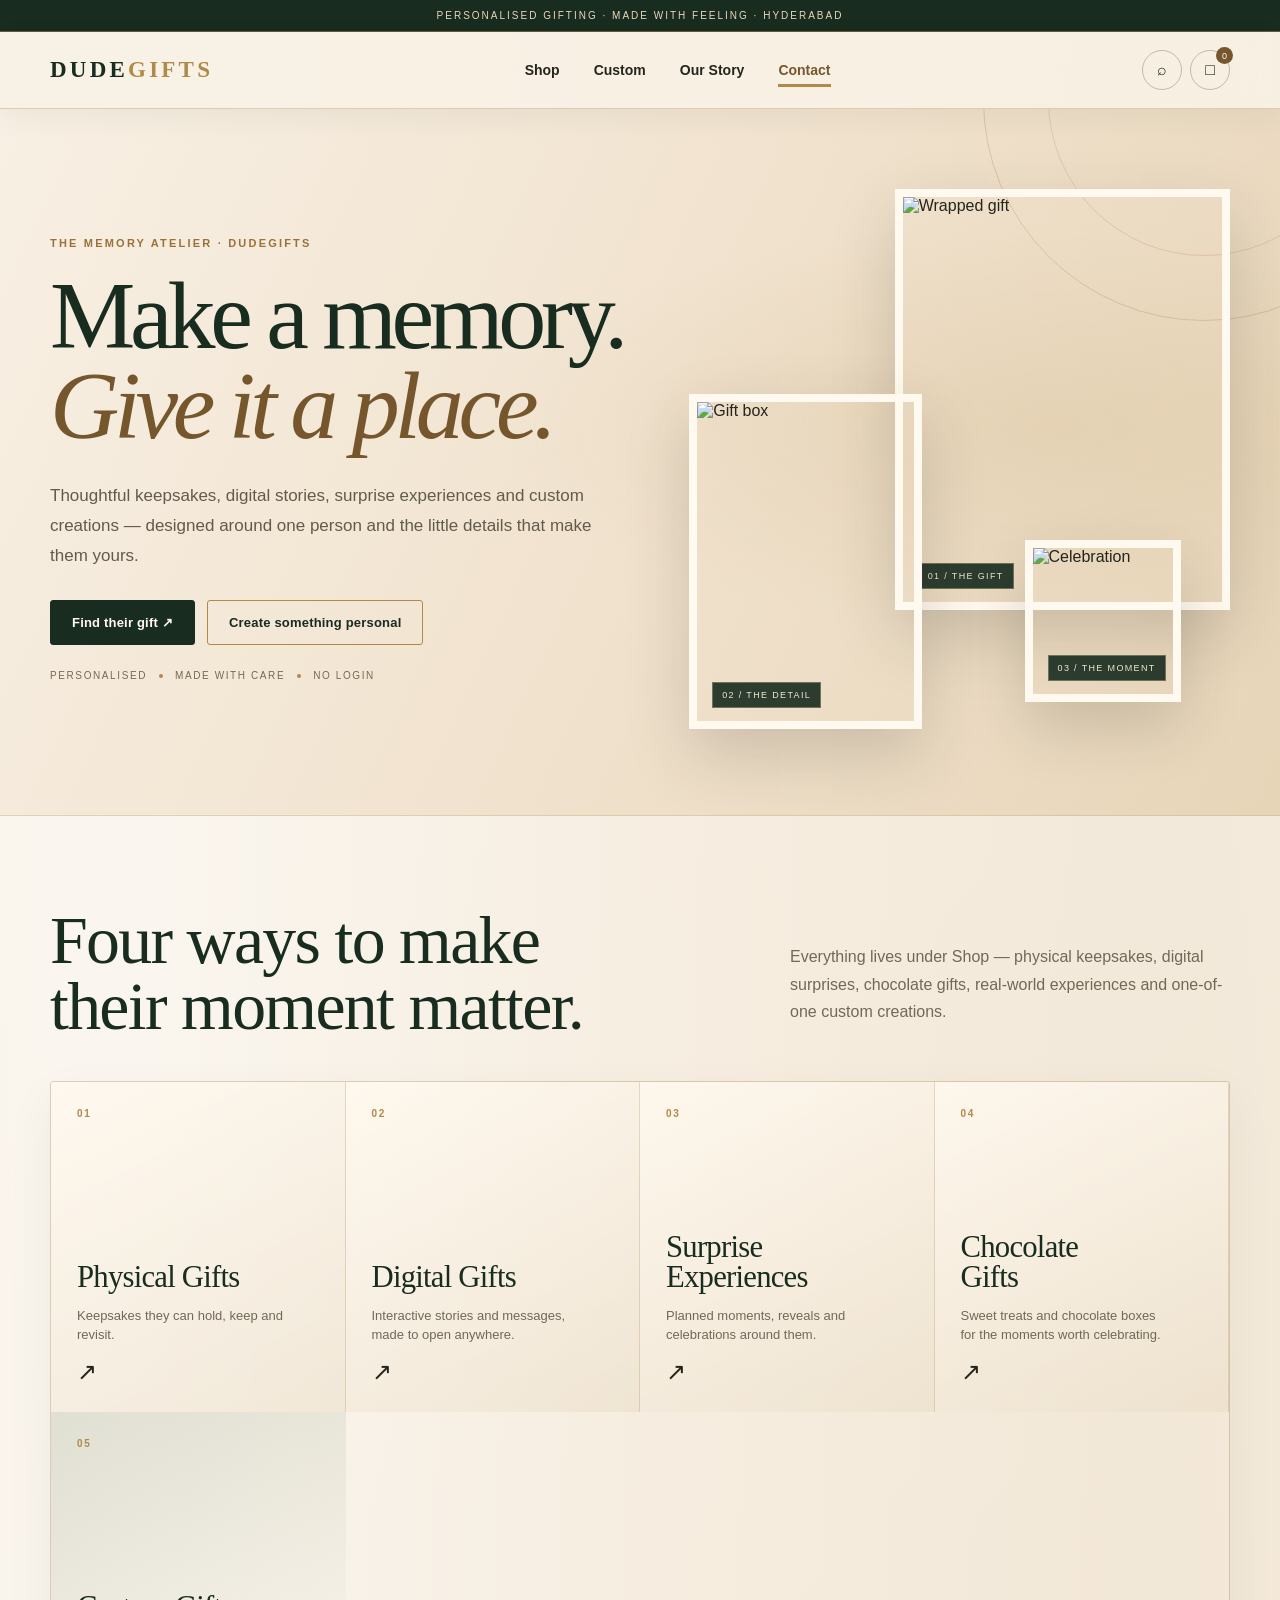
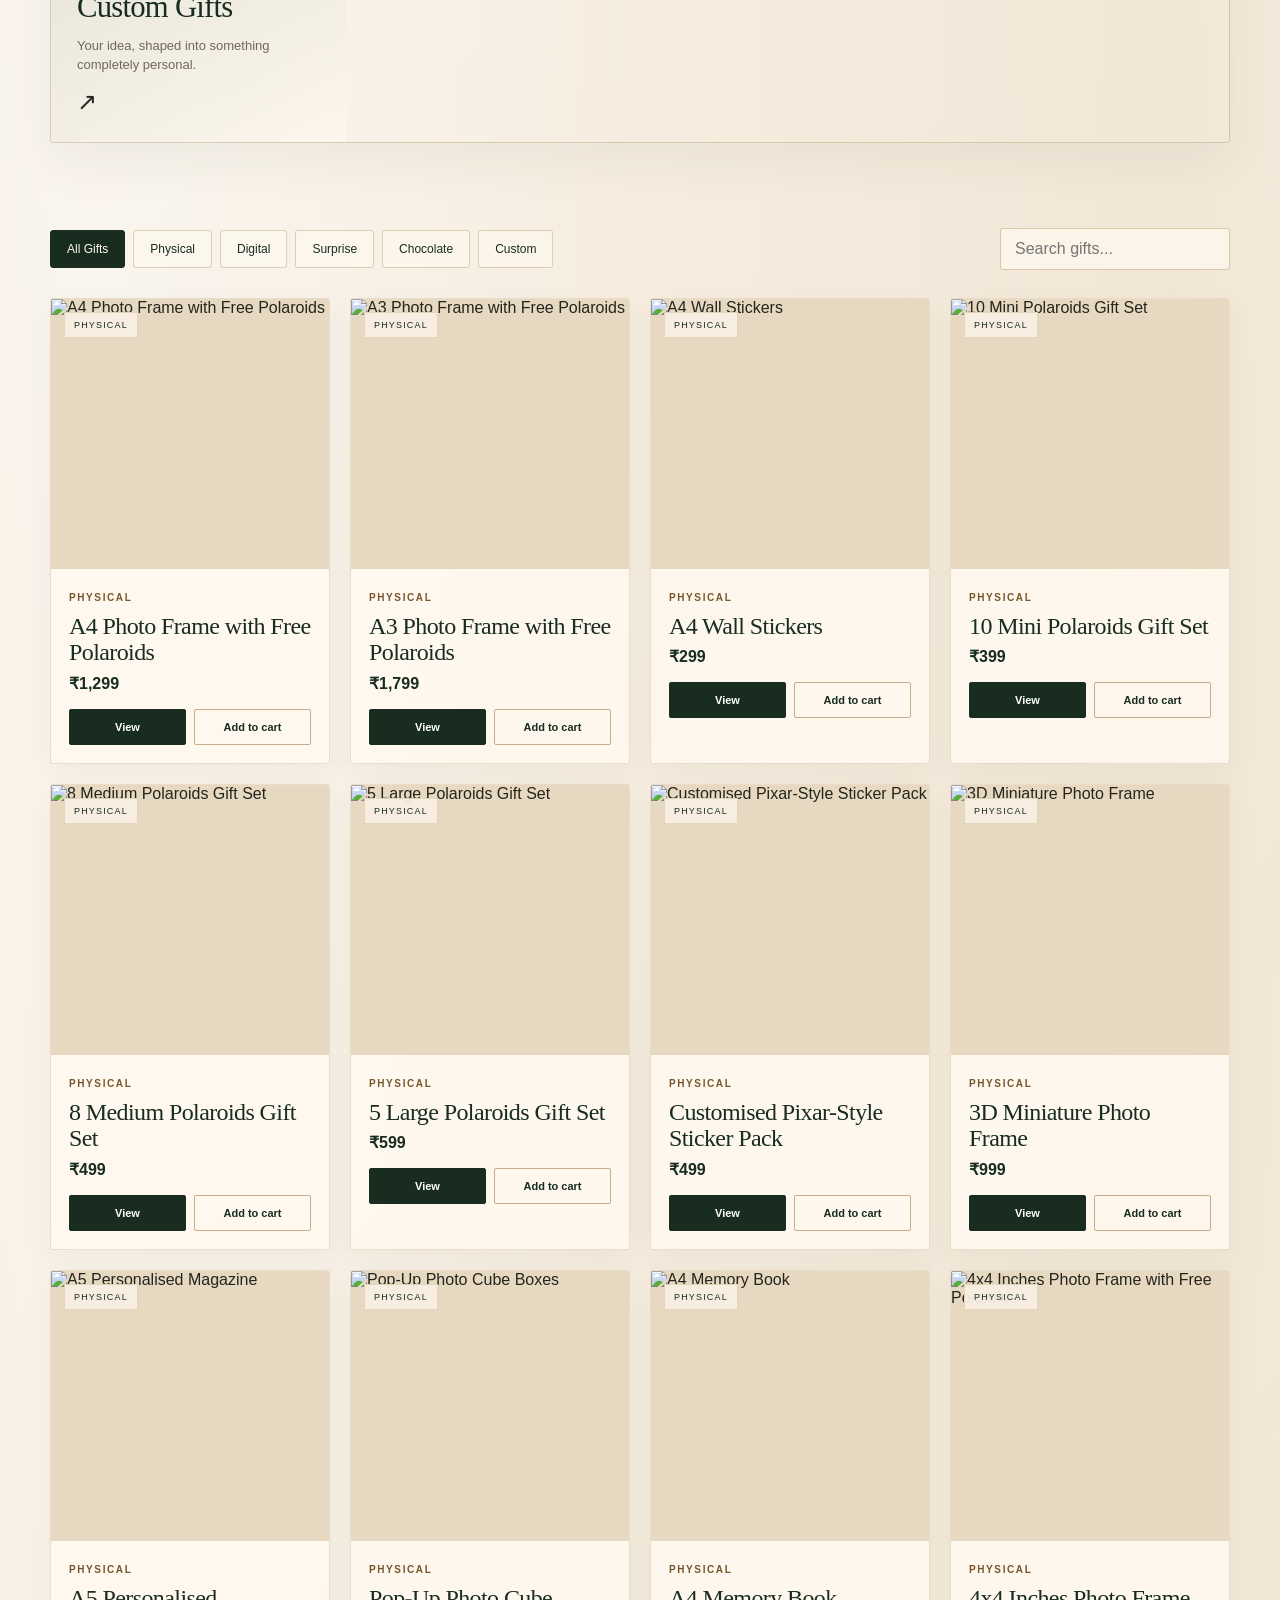
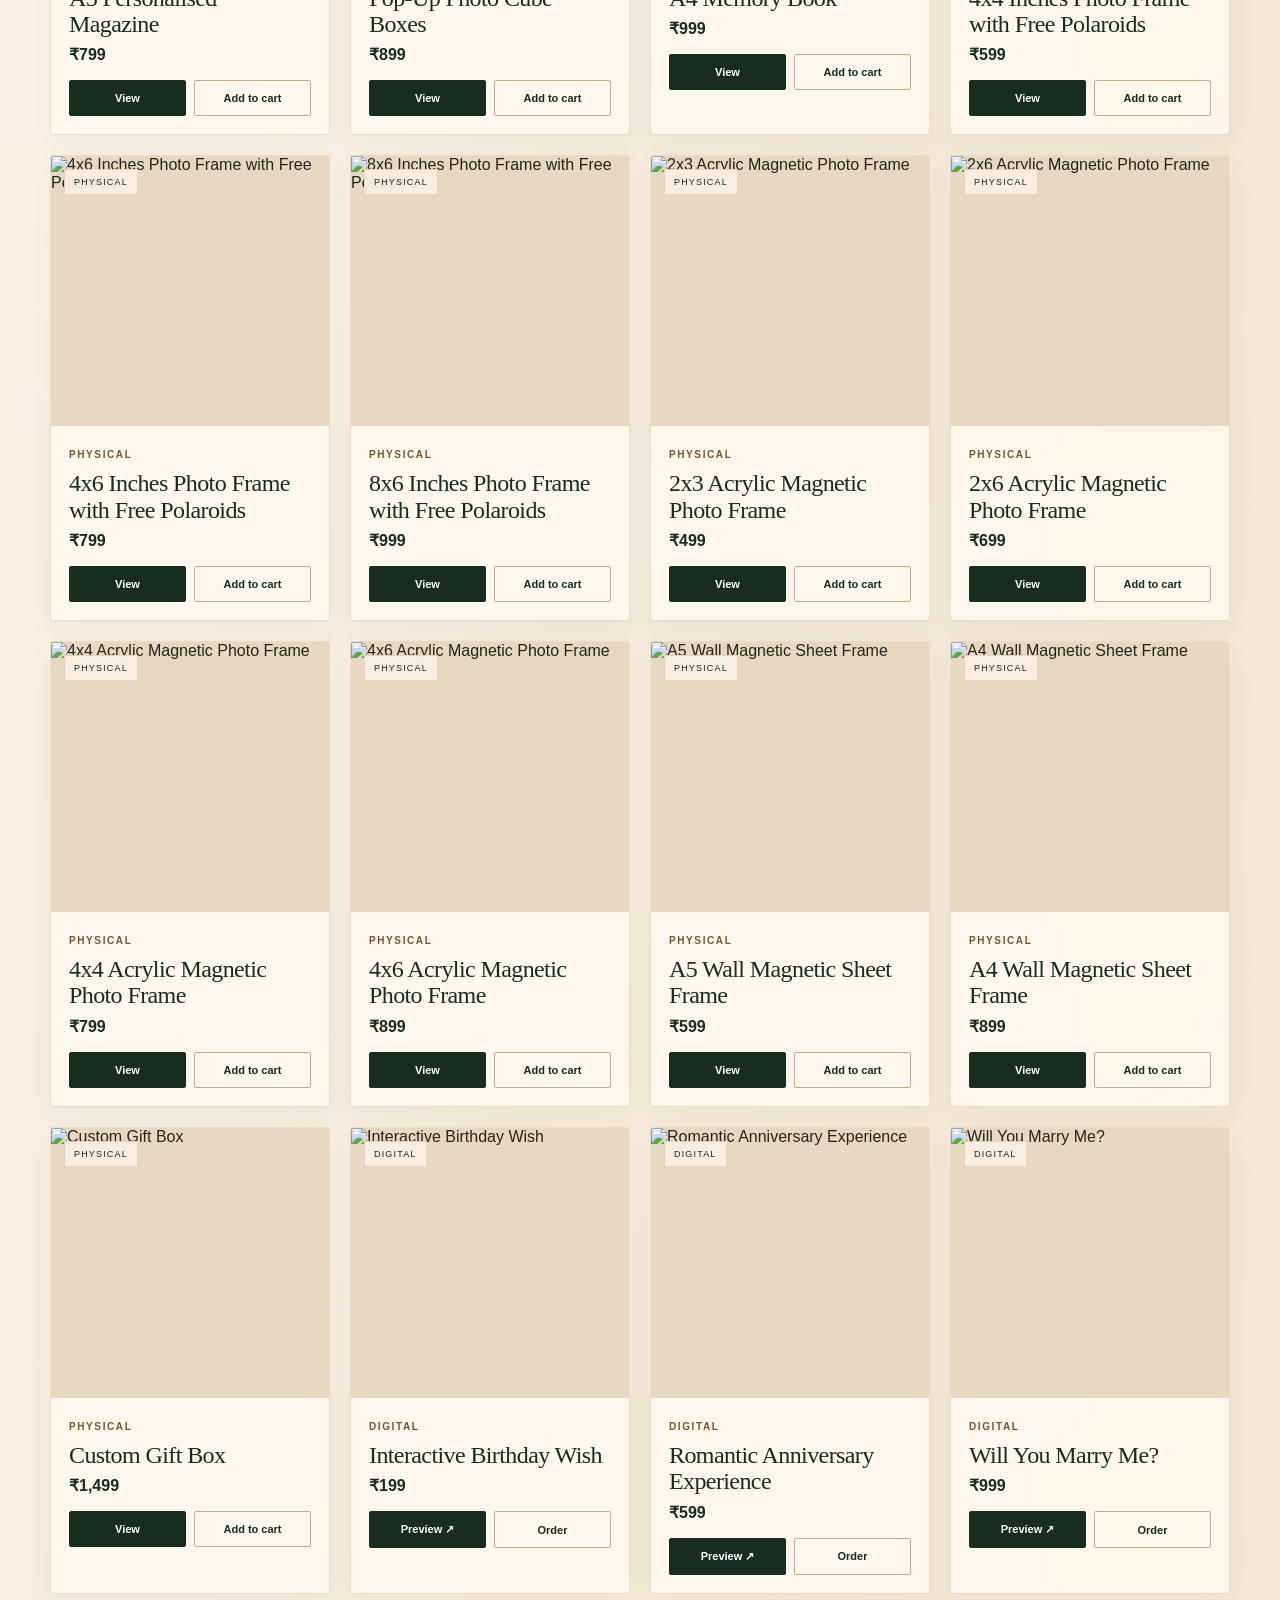
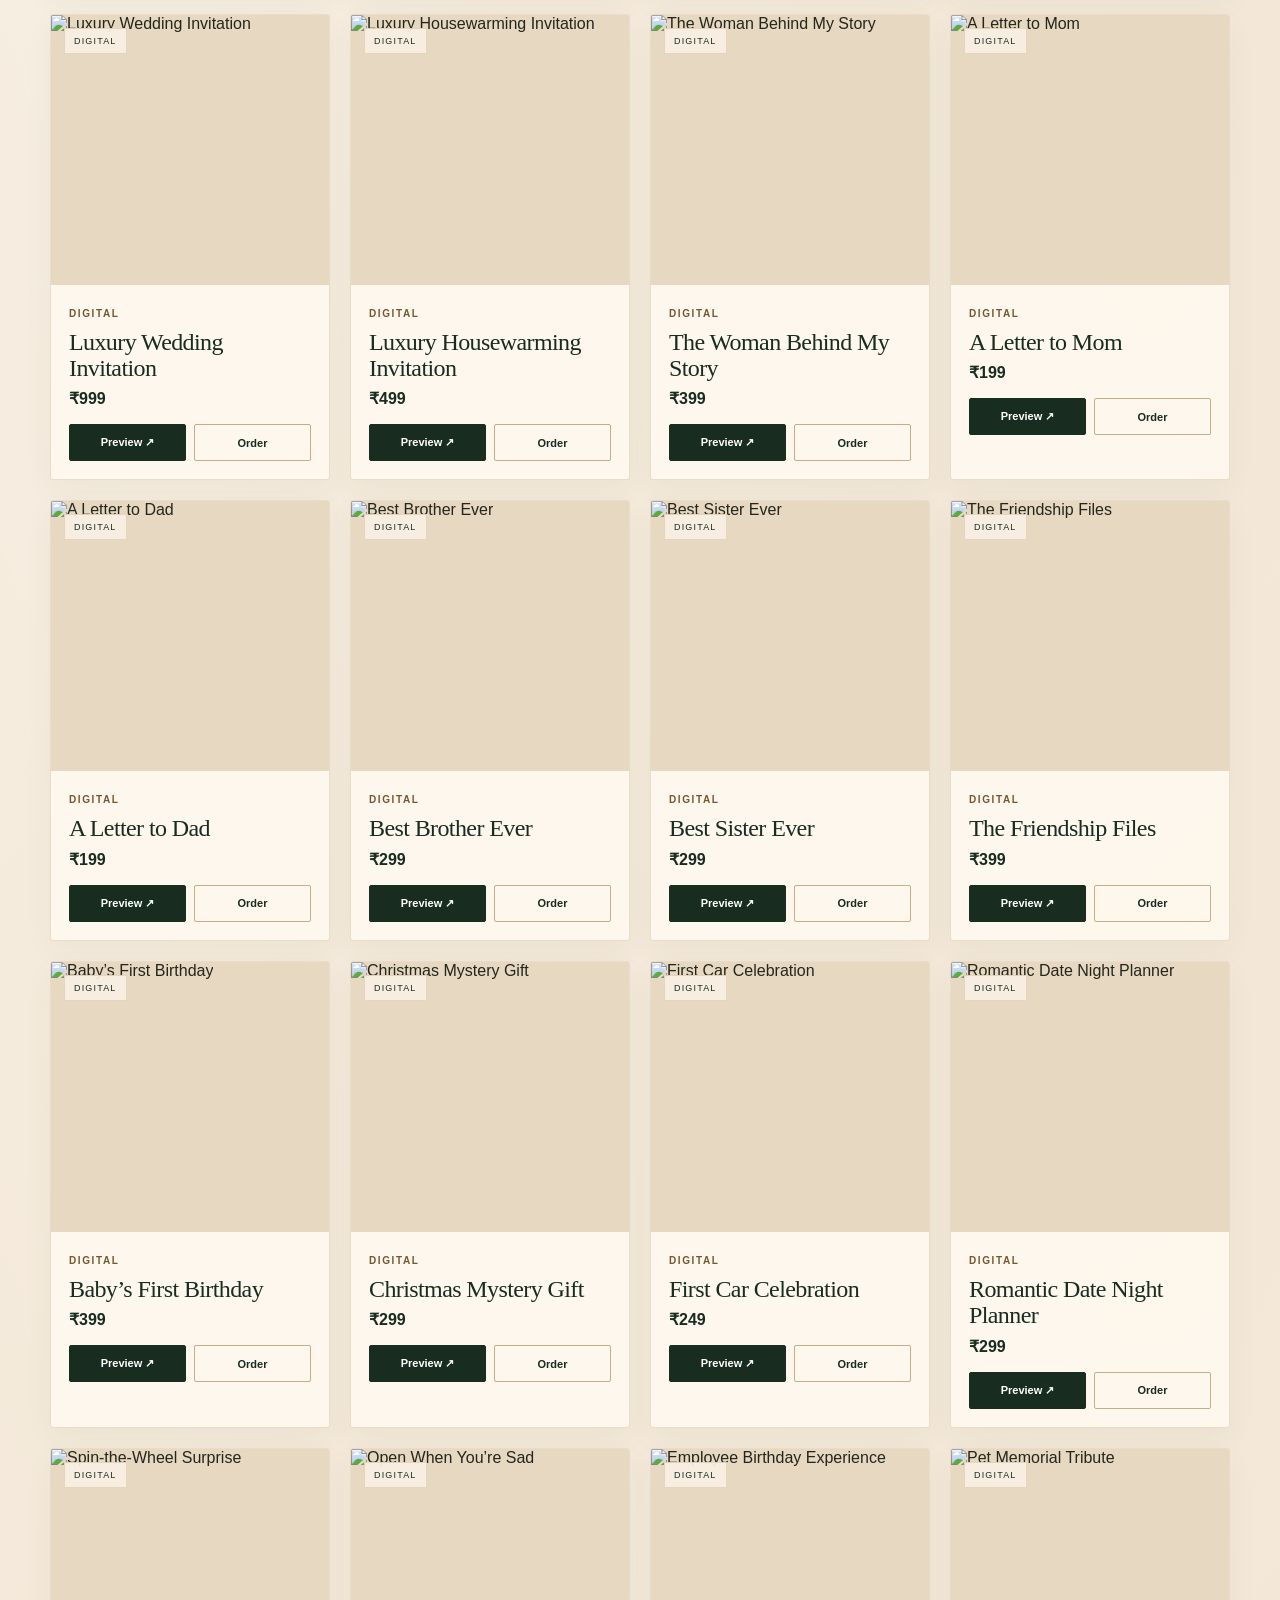
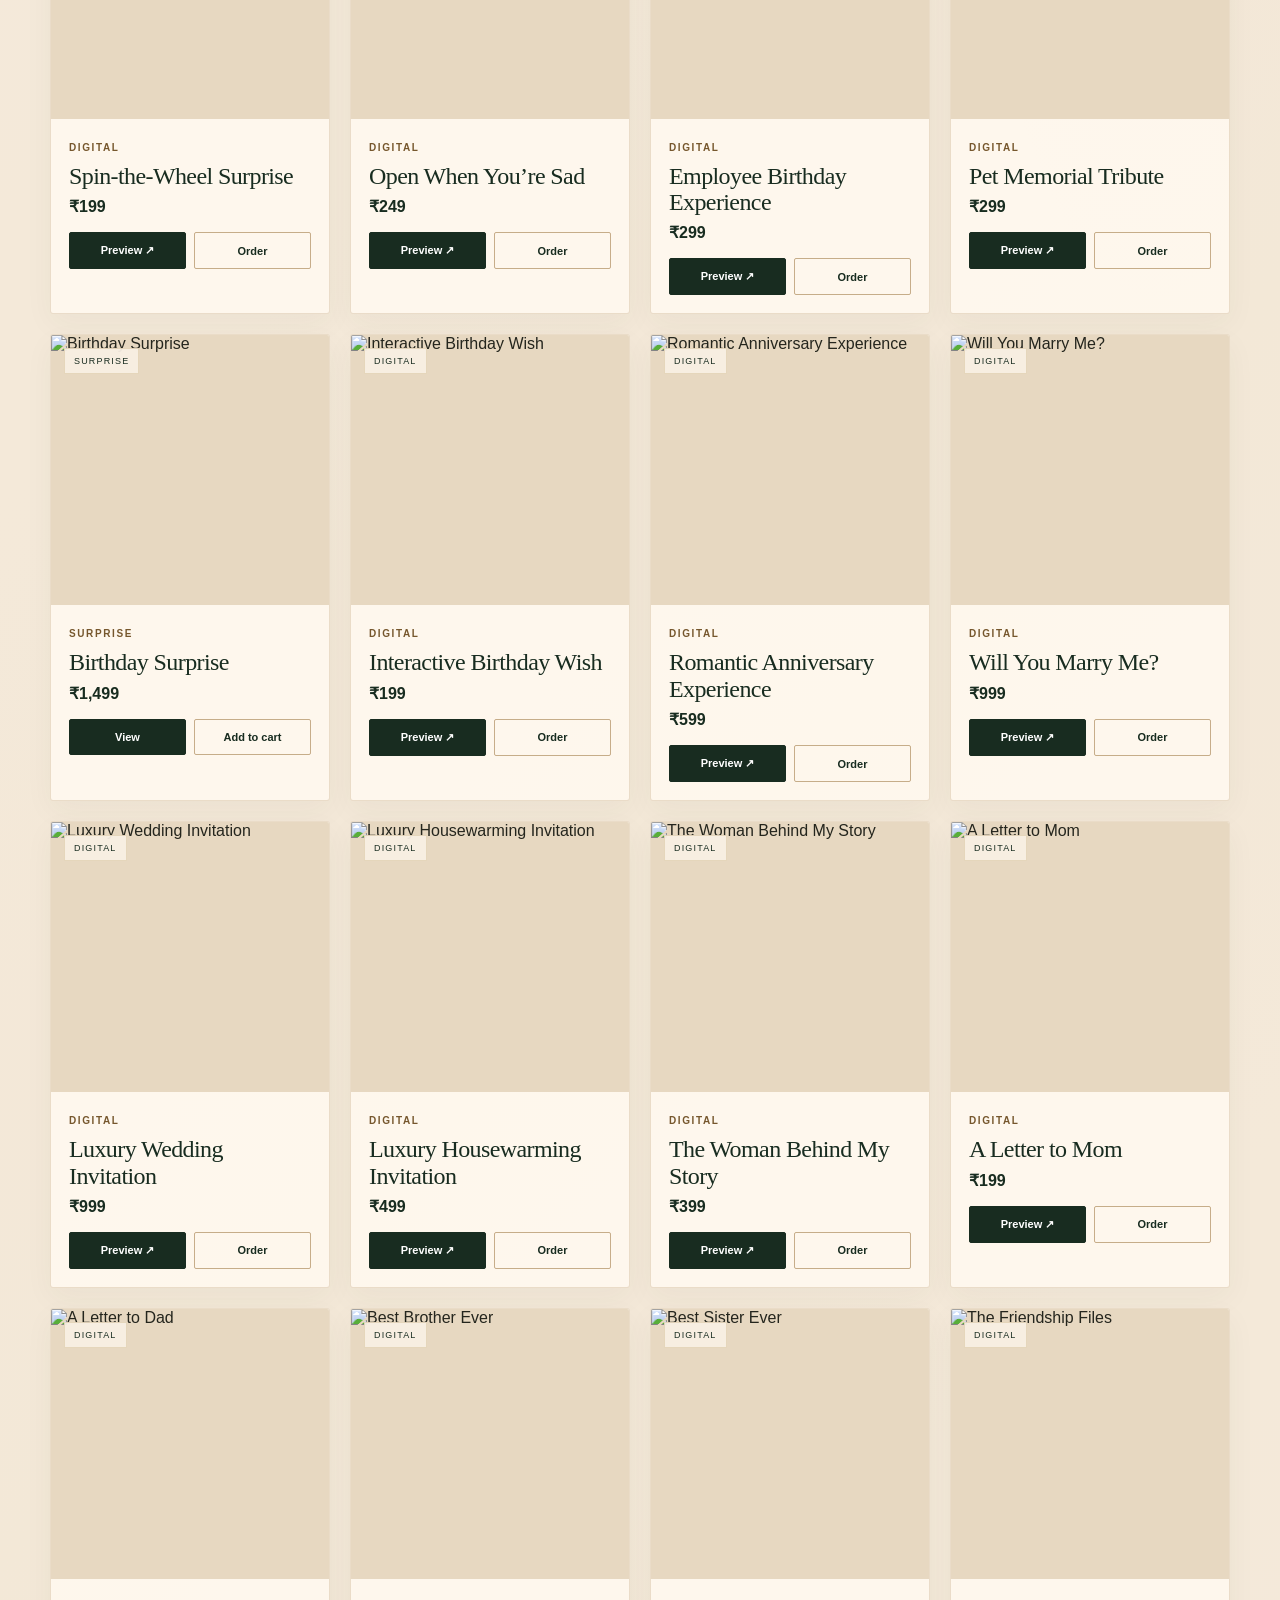
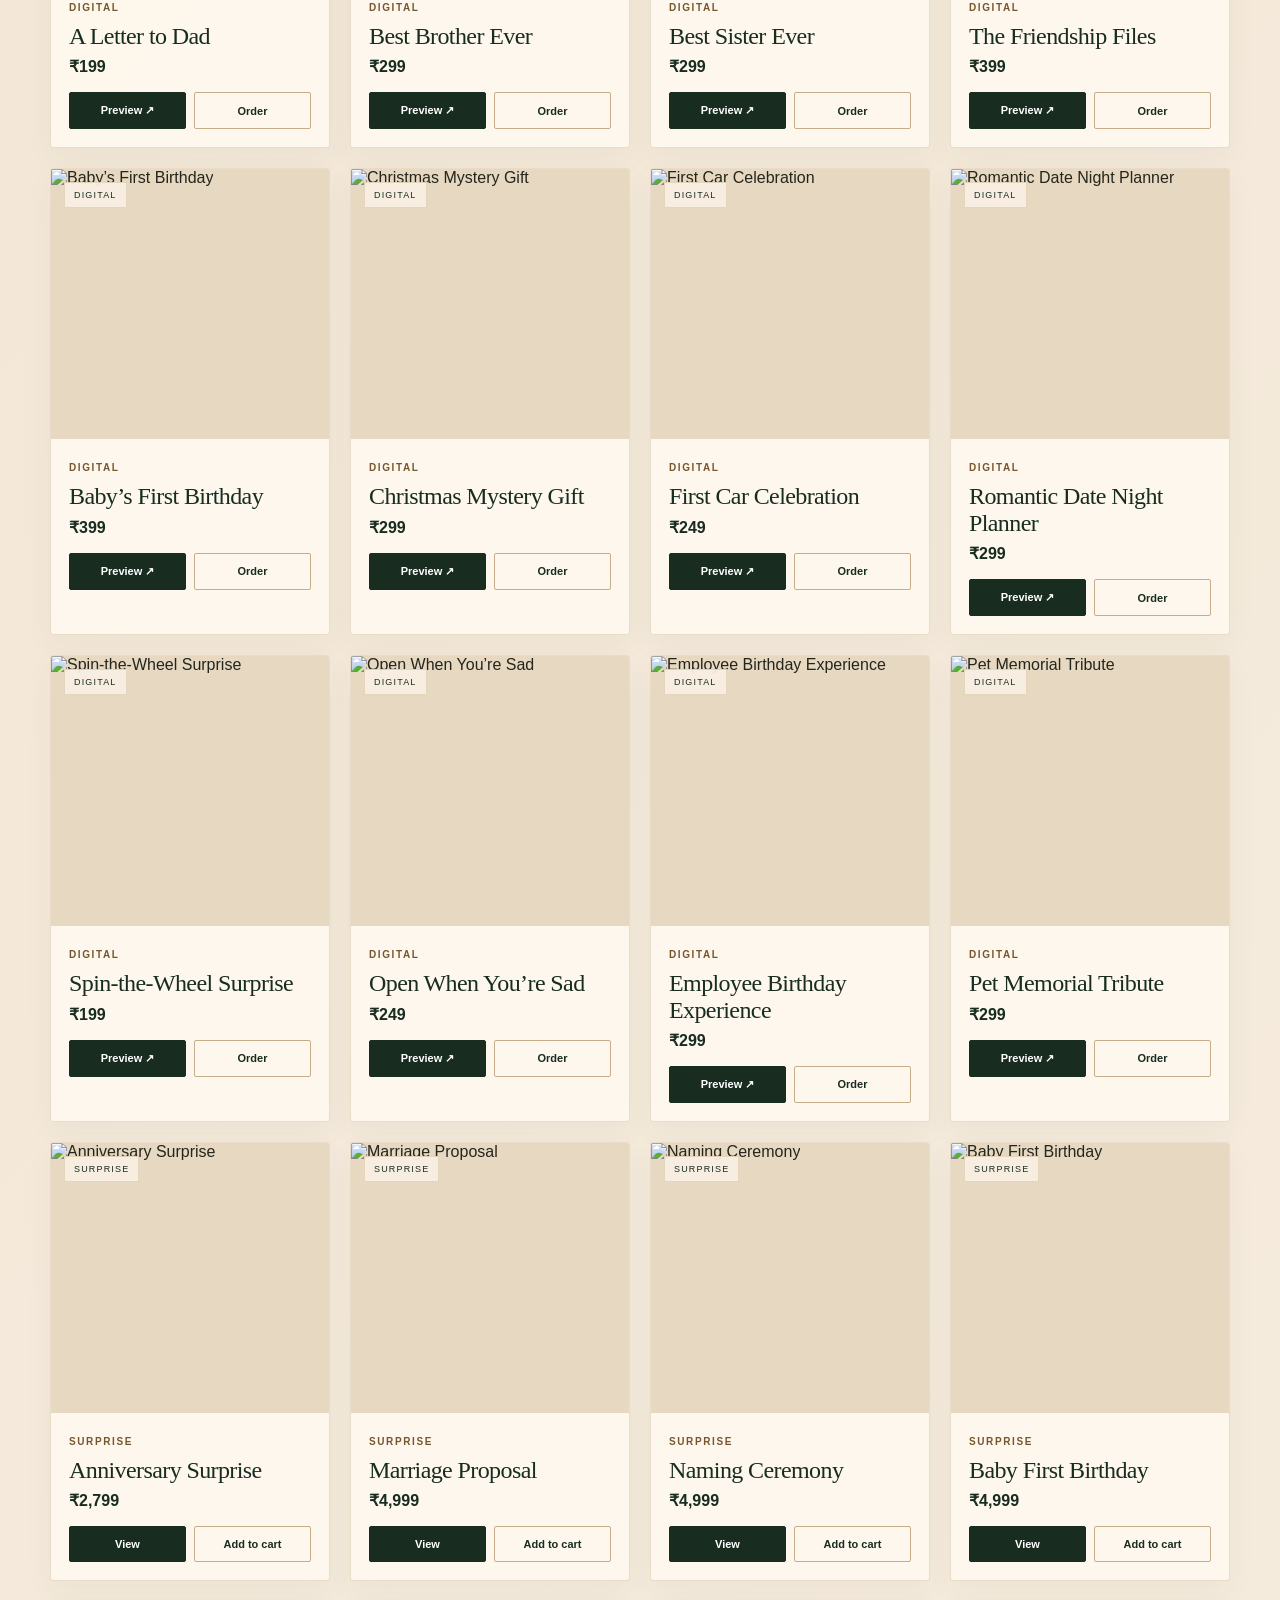
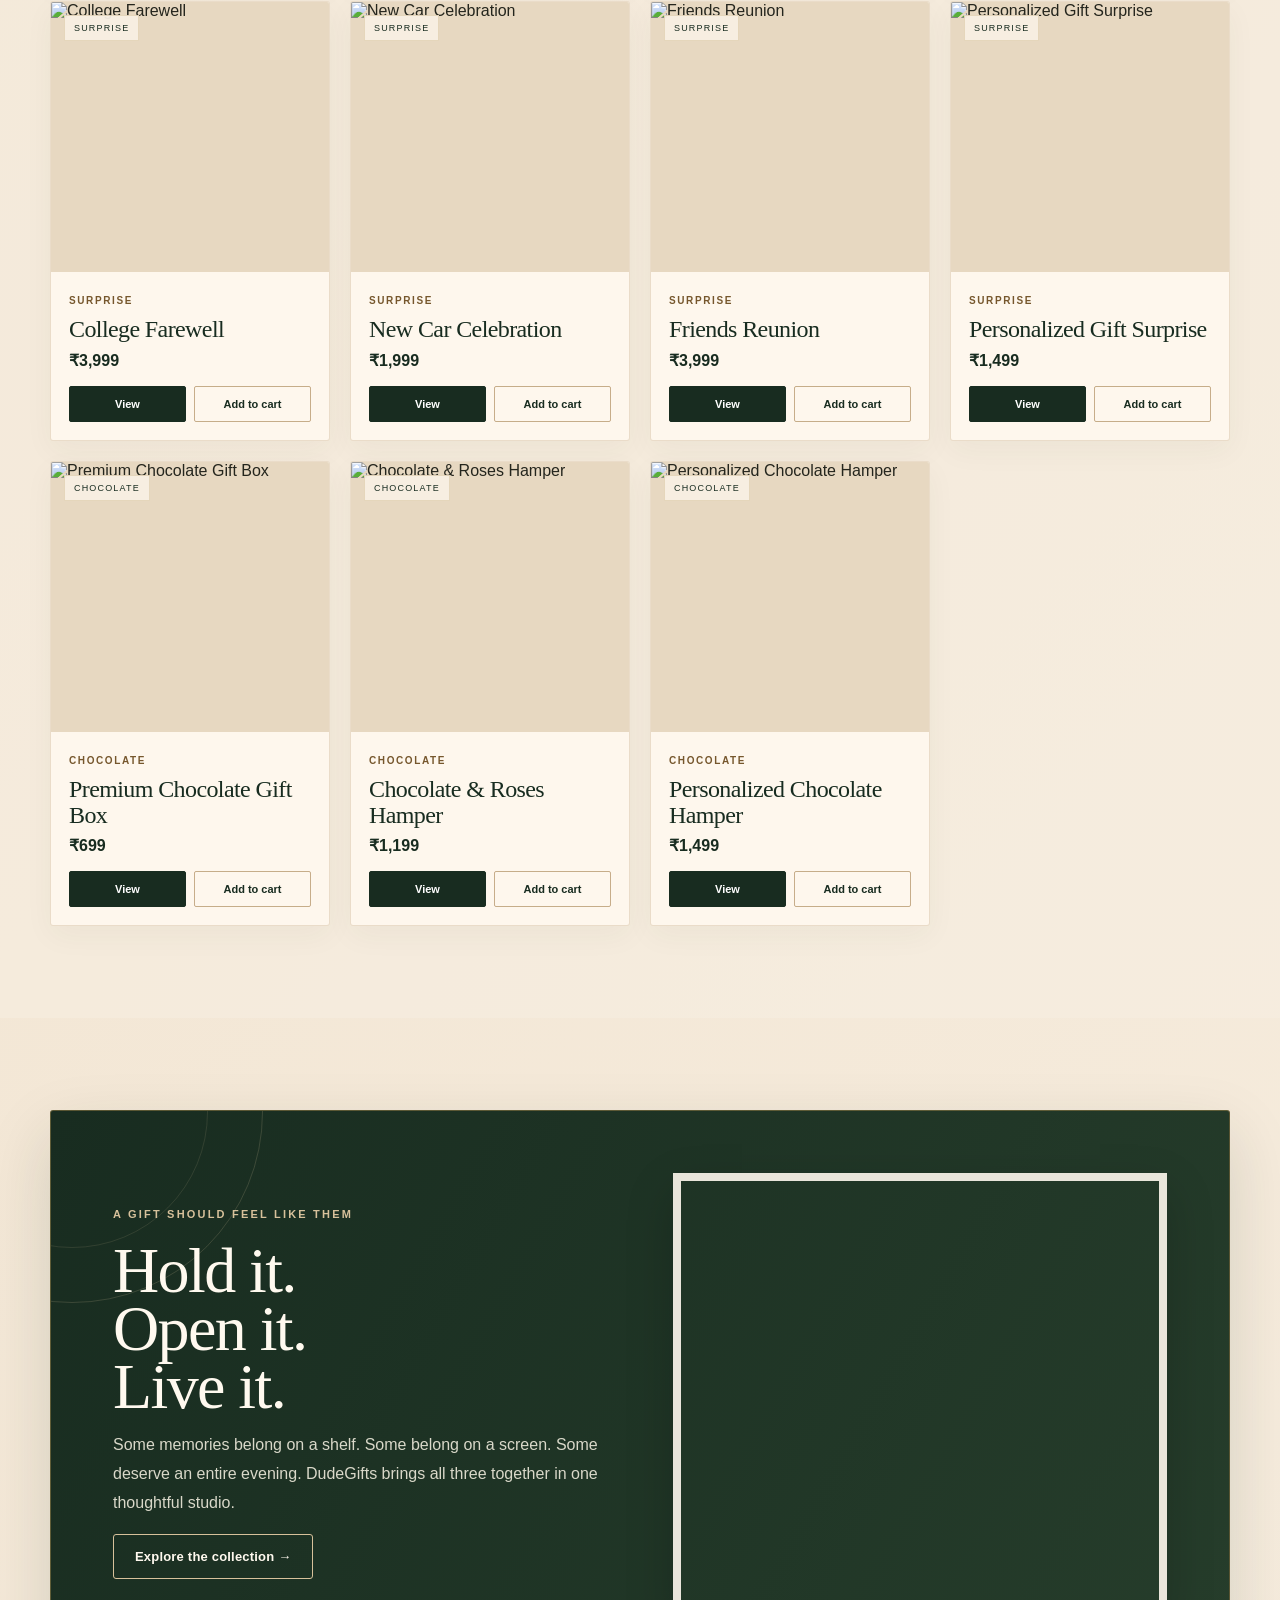
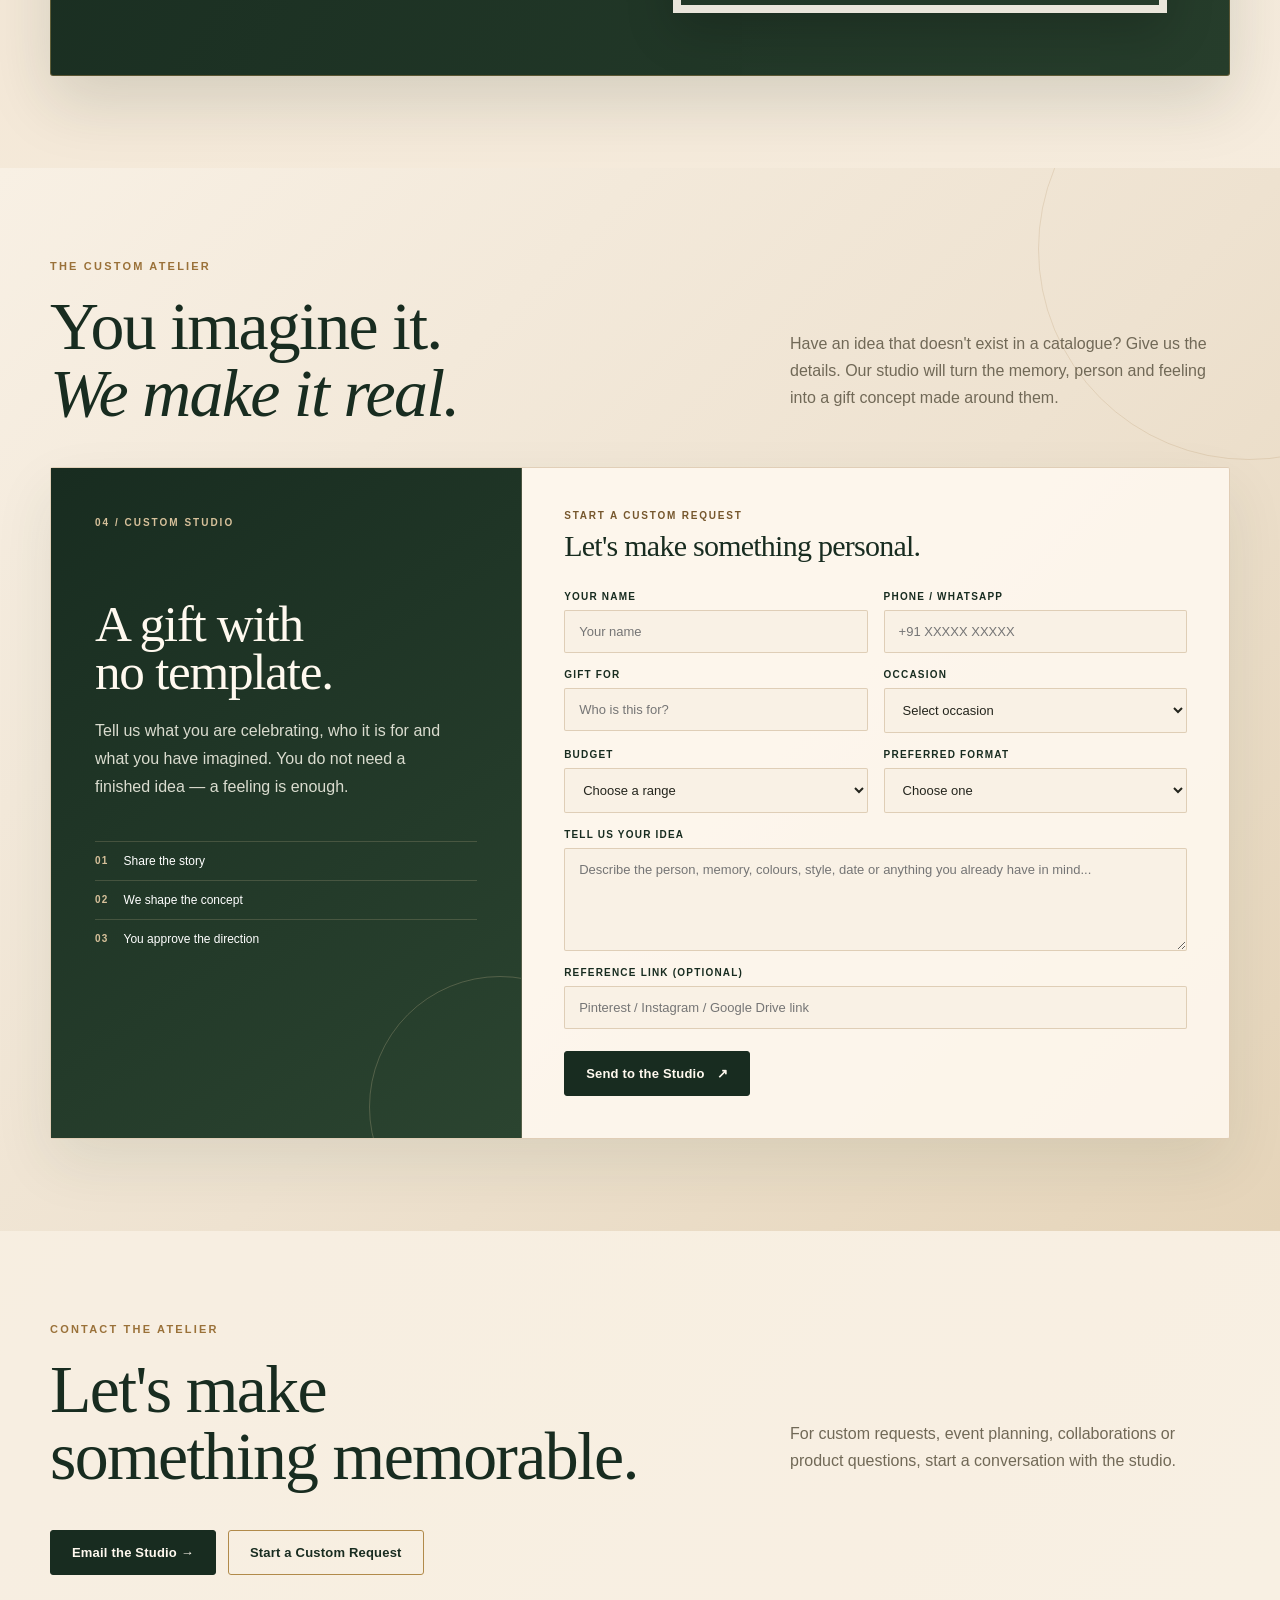
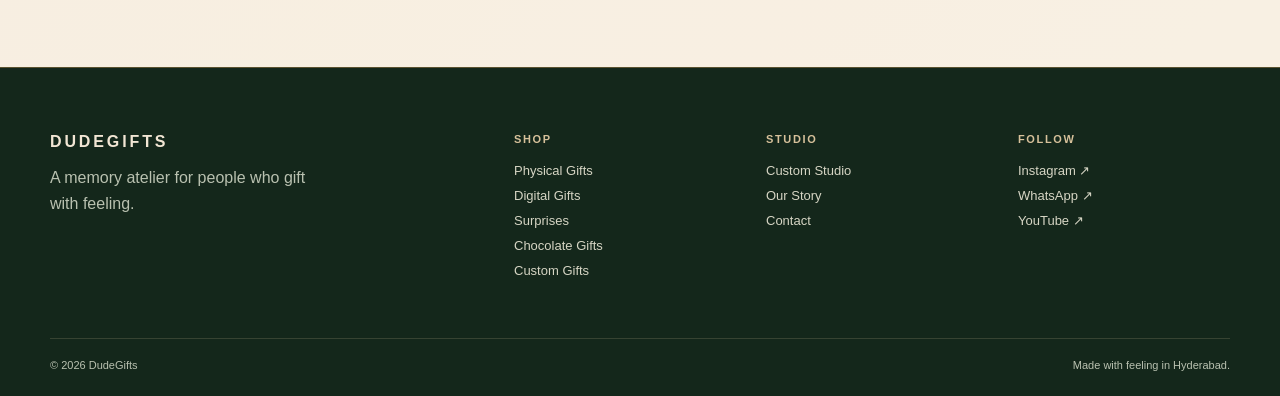
==== commit 0ce95291: "Add files via upload" ====
--- a/index.html
+++ b/index.html
@@ -1,216 +1,303 @@
 <!doctype html>
 <html lang="en">
+
 <head>
-<meta charset="utf-8">
-<meta name="viewport" content="width=device-width,initial-scale=1">
-<title>DudeGifts — Memory Atelier</title>
-<meta name="description" content="DudeGifts — thoughtful physical gifts, digital stories, surprise experiences and custom creations.">
-<link rel="stylesheet" href="styles.css">
+  <meta charset="utf-8">
+  <meta name="viewport" content="width=device-width,initial-scale=1">
+  <title>DudeGifts — Forest & Gold Gift Atelier</title>
+  <meta name="description"
+    content="DudeGifts — thoughtful physical gifts, digital stories, surprise experiences and custom creations.">
+  <link rel="stylesheet" href="styles.css">
 
 </head>
+
 <body>
-<div class="announcement">Personalised gifting · made with feeling · Hyderabad</div>
-
-<header class="nav">
-  <div class="container nav-inner">
-    <button class="icon menu" id="menuBtn" aria-label="Open menu">☰</button>
-    <a class="logo" href="#top">DUDE<span>GIFTS</span></a>
-    <nav class="nav-links" aria-label="Primary navigation">
-      <a class="nav-link active" data-section="shop" href="#shop">Shop</a>
-      <a class="nav-link" data-section="custom" href="#custom">Custom</a>
-      <a class="nav-link" data-section="story" href="#story">Our Story</a>
-      <a class="nav-link" data-section="contact" href="#contact">Contact</a>
-    </nav>
-    <div class="mobile-menu" id="mobileMenu" aria-hidden="true">
+  <div class="announcement">Personalised gifting · made with feeling · Hyderabad</div>
+
+  <header class="nav">
+    <div class="container nav-inner">
+      <button class="icon menu" id="menuBtn" aria-label="Open menu">☰</button>
+      <a class="logo" href="#top">DUDE<span>GIFTS</span></a>
+      <nav class="nav-links" aria-label="Primary navigation">
+        <a class="nav-link active" data-section="shop" href="#shop">Shop</a>
+        <a class="nav-link" data-section="custom" href="#custom">Custom</a>
+        <a class="nav-link" data-section="story" href="#story">Our Story</a>
+        <a class="nav-link" data-section="contact" href="#contact">Contact</a>
+      </nav>
+      <div class="nav-actions">
+        <button class="icon" id="searchBtn" aria-label="Search gifts">⌕</button>
+        <button class="icon" id="bagBtn" aria-label="Gift Box">□<span class="bag-count">0</span></button>
+      </div>
+    </div>
+  </header>
+
+  <!-- Mobile navigation lives outside the sticky/backdrop header so it can cover the full viewport. -->
+  <div class="mobile-menu" id="mobileMenu" aria-hidden="true">
+    <div class="mobile-menu-backdrop" id="mobileMenuBackdrop"></div>
+    <div class="mobile-menu-panel" role="dialog" aria-modal="true" aria-label="Mobile navigation">
       <button class="mobile-close" id="mobileClose" aria-label="Close menu">×</button>
+      <div class="mobile-menu-kicker">DUDEGIFTS · THE MEMORY ATELIER</div>
       <div class="mobile-menu-links">
-        <a data-section="shop" href="#shop">Shop</a>
-        <a data-section="custom" href="#custom">Custom Gifts</a>
-        <a data-section="story" href="#story">Our Story</a>
-        <a data-section="contact" href="#contact">Contact</a>
-      </div>
-    </div>
-    <div class="nav-actions">
-      <button class="icon" id="searchBtn" aria-label="Search gifts">⌕</button>
-      <button class="icon" id="bagBtn" aria-label="Gift Box">□<span class="bag-count">0</span></button>
+        <a data-section="shop" href="#shop">Shop <span>↗</span></a>
+        <a data-section="custom" href="#custom">Custom Gifts <span>↗</span></a>
+        <a data-section="story" href="#story">Our Story <span>↗</span></a>
+        <a data-section="contact" href="#contact">Contact <span>↗</span></a>
+      </div>
+      <div class="mobile-menu-foot">PERSONALISED · MADE WITH CARE · HYDERABAD</div>
     </div>
   </div>
-</header>
-
-<main id="top">
-<section class="hero">
-  <div class="container hero-grid">
-    <div class="hero-copy">
-      <div class="eyebrow">The Memory Atelier · DudeGifts</div>
-      <h1>Make a memory.<br><em>Give it a place.</em></h1>
-      <p>Thoughtful keepsakes, digital stories, surprise experiences and custom creations — designed around one person and the little details that make them yours.</p>
-      <div class="actions">
-        <a class="btn btn-primary" href="#shop">Find their gift ↗</a>
-        <a class="btn btn-outline" href="#custom">Create something personal</a>
-      </div>
-      <div class="hero-meta"><span>PERSONALISED</span><i></i><span>MADE WITH CARE</span><i></i><span>NO LOGIN</span></div>
+
+  <main id="top">
+    <section class="hero">
+      <div class="container hero-grid">
+        <div class="hero-copy">
+          <div class="eyebrow">The Memory Atelier · DudeGifts</div>
+          <h1>Make a memory.<br><em>Give it a place.</em></h1>
+          <p>Thoughtful keepsakes, digital stories, surprise experiences and custom creations — designed around one
+            person and the little details that make them yours.</p>
+          <div class="actions">
+            <a class="btn btn-primary" href="#shop">Find their gift ↗</a>
+            <a class="btn btn-outline" href="#custom">Create something personal</a>
+          </div>
+          <div class="hero-meta"><span>PERSONALISED</span><i></i><span>MADE WITH CARE</span><i></i><span>NO LOGIN</span>
+          </div>
+        </div>
+        <div class="hero-visual">
+          <div class="photo photo-main"><img
+              src="https://images.unsplash.com/photo-1606800052052-a08af7148866?auto=format&fit=crop&w=1100&q=90"
+              alt="Wrapped gift"><span class="photo-label">01 / THE GIFT</span></div>
+          <div class="photo photo-tall"><img
+              src="https://images.unsplash.com/photo-1512909006721-3d6018887383?auto=format&fit=crop&w=800&q=90"
+              alt="Gift box"><span class="photo-label">02 / THE DETAIL</span></div>
+          <div class="photo photo-small"><img
+              src="https://images.unsplash.com/photo-1519225421980-715cb0215aed?auto=format&fit=crop&w=800&q=90"
+              alt="Celebration"><span class="photo-label">03 / THE MOMENT</span></div>
+        </div>
+      </div>
+    </section>
+
+    <section id="shop">
+      <div class="container">
+        <div class="section-head">
+          <h2>Four ways to make<br>their moment matter.</h2>
+          <p>Everything lives under Shop — physical keepsakes, digital surprises, chocolate gifts, real-world
+            experiences and one-of-one
+            custom creations.</p>
+        </div>
+        <div class="category-grid">
+          <a class="category" href="#products" data-filter-link="physical"><small>01</small>
+            <div>
+              <h3>Physical Gifts</h3>
+              <p>Keepsakes they can hold, keep and revisit.</p><span class="arrow">↗</span>
+            </div>
+          </a>
+          <a class="category" href="#products" data-filter-link="digital"><small>02</small>
+            <div>
+              <h3>Digital Gifts</h3>
+              <p>Interactive stories and messages, made to open anywhere.</p><span class="arrow">↗</span>
+            </div>
+          </a>
+          <a class="category" href="#products" data-filter-link="surprise"><small>03</small>
+            <div>
+              <h3>Surprise Experiences</h3>
+              <p>Planned moments, reveals and celebrations around them.</p><span class="arrow">↗</span>
+            </div>
+          </a>
+          <a class="category category-chocolate" href="#products" data-filter-link="chocolate"><small>04</small>
+            <div>
+              <h3>Chocolate Gifts</h3>
+              <p>Sweet treats and chocolate boxes for the moments worth celebrating.</p><span class="arrow">↗</span>
+            </div>
+          </a>
+          <a class="category category-custom" href="#custom"><small>05</small>
+            <div>
+              <h3>Custom Gifts</h3>
+              <p>Your idea, shaped into something completely personal.</p><span class="arrow">↗</span>
+            </div>
+          </a>
+        </div>
+
+        <div id="products" style="padding-top:85px">
+          <div class="toolbar">
+            <div class="filters">
+              <button class="filter active" data-filter="all">All Gifts</button>
+              <button class="filter" data-filter="physical">Physical</button>
+              <button class="filter" data-filter="digital">Digital</button>
+              <button class="filter" data-filter="surprise">Surprise</button>
+              <button class="filter" data-filter="chocolate">Chocolate</button>
+              <button class="filter custom-filter" type="button" data-custom-scroll>Custom</button>
+            </div>
+            <input id="search" aria-label="Search gifts" placeholder="Search gifts..."
+              style="padding:11px 14px;border:1px solid var(--line);background:transparent;outline:none">
+          </div>
+          <div class="products" id="productGrid"></div>
+        </div>
+      </div>
+    </section>
+
+    <section id="story">
+      <div class="container">
+        <div class="story">
+          <div>
+            <div class="eyebrow" style="color:var(--sand)">A gift should feel like them</div>
+            <h2>Hold it.<br>Open it.<br>Live it.</h2>
+            <p>Some memories belong on a shelf. Some belong on a screen. Some deserve an entire evening. DudeGifts
+              brings all three together in one thoughtful studio.</p>
+            <a class="btn btn-outline" href="#shop">Explore the collection →</a>
+          </div>
+          <div class="story-art"></div>
+        </div>
+      </div>
+    </section>
+
+    <section id="custom" class="custom-section">
+      <div class="container">
+        <div class="section-head">
+          <div>
+            <div class="eyebrow">The Custom Atelier</div>
+            <h2>You imagine it.<br><em>We make it real.</em></h2>
+          </div>
+          <p>Have an idea that doesn't exist in a catalogue? Give us the details. Our studio will turn the memory,
+            person and feeling into a gift concept made around them.</p>
+        </div>
+
+        <div class="custom-layout">
+          <div class="custom-intro">
+            <span class="atelier-number">04 / CUSTOM STUDIO</span>
+            <h3>A gift with<br>no template.</h3>
+            <p>Tell us what you are celebrating, who it is for and what you have imagined. You do not need a finished
+              idea — a feeling is enough.</p>
+            <div class="custom-steps">
+              <div><b>01</b><span>Share the story</span></div>
+              <div><b>02</b><span>We shape the concept</span></div>
+              <div><b>03</b><span>You approve the direction</span></div>
+            </div>
+          </div>
+
+          <form class="custom-form" id="customForm">
+            <div class="form-heading">
+              <span>START A CUSTOM REQUEST</span>
+              <strong>Let's make something personal.</strong>
+            </div>
+            <div class="form-grid">
+              <label>Your name<input required name="name" placeholder="Your name"></label>
+              <label>Phone / WhatsApp<input required name="phone" placeholder="+91 XXXXX XXXXX"></label>
+              <label>Gift for<input required name="recipient" placeholder="Who is this for?"></label>
+              <label>Occasion<select required name="occasion">
+                  <option value="">Select occasion</option>
+                  <option>Birthday</option>
+                  <option>Anniversary</option>
+                  <option>Wedding</option>
+                  <option>Baby / First Birthday</option>
+                  <option>Proposal</option>
+                  <option>Farewell</option>
+                  <option>Other</option>
+                </select></label>
+              <label>Budget<select name="budget">
+                  <option value="">Choose a range</option>
+                  <option>Under ₹1,000</option>
+                  <option>₹1,000 – ₹3,000</option>
+                  <option>₹3,000 – ₹7,000</option>
+                  <option>₹7,000+</option>
+                </select></label>
+              <label>Preferred format<select name="format">
+                  <option value="">Choose one</option>
+                  <option>Physical gift</option>
+                  <option>Digital gift</option>
+                  <option>Surprise experience</option>
+                  <option>Combination</option>
+                </select></label>
+            </div>
+            <label class="full-label">Tell us your idea<textarea required name="idea" rows="5"
+                placeholder="Describe the person, memory, colours, style, date or anything you already have in mind..."></textarea></label>
+            <label class="full-label">Reference link (optional)<input name="reference"
+                placeholder="Pinterest / Instagram / Google Drive link"></label>
+            <button class="btn btn-primary custom-submit" type="submit">Send to the Studio <span>↗</span></button>
+            <div class="form-success" id="customSuccess" role="status">
+              <b>✓ Request received.</b>
+              <span>Your custom brief is ready. We will use these details to shape the first concept.</span>
+            </div>
+          </form>
+        </div>
+      </div>
+    </section>
+
+    <section id="contact">
+      <div class="container">
+        <div class="section-head">
+          <div>
+            <div class="eyebrow">Contact the Atelier</div>
+            <h2>Let's make<br>something memorable.</h2>
+          </div>
+          <p>For custom requests, event planning, collaborations or product questions, start a conversation with the
+            studio.</p>
+        </div>
+        <div class="contact-actions">
+          <a class="btn btn-primary" href="mailto:dudegifts.in@gmail.com">Email the Studio →</a>
+          <a class="btn btn-outline" href="#custom">Start a Custom Request</a>
+        </div>
+      </div>
+    </section>
+  </main>
+
+  <footer class="footer">
+    <div class="container footer-grid">
+      <div class="footer-brand">DUDEGIFTS<p>A memory atelier for people who gift with feeling.</p>
+      </div>
+      <div>
+        <h4>Shop</h4><a href="#products" data-footer-filter="physical">Physical Gifts</a><a href="#products"
+          data-footer-filter="digital">Digital Gifts</a><a href="#products"
+          data-footer-filter="surprise">Surprises</a><a href="#products" data-footer-filter="chocolate">Chocolate
+          Gifts</a><a href="#custom">Custom Gifts</a>
+      </div>
+      <div>
+        <h4>Studio</h4><a href="#custom">Custom Studio</a><a href="#story">Our Story</a><a href="#contact">Contact</a>
+      </div>
+      <div>
+        <h4>Follow</h4><a href="https://www.instagram.com/dudegifts.in/" target="_blank" rel="noopener">Instagram
+          ↗</a><a href="https://wa.me/917794986409" target="_blank" rel="noopener">WhatsApp ↗</a><a
+          href="https://www.youtube.com/@dudegifts" target="_blank" rel="noopener">YouTube ↗</a>
+      </div>
     </div>
-    <div class="hero-visual">
-      <div class="photo photo-main"><img src="https://images.unsplash.com/photo-1606800052052-a08af7148866?auto=format&fit=crop&w=1100&q=90" alt="Wrapped gift"><span class="photo-label">01 / THE GIFT</span></div>
-      <div class="photo photo-tall"><img src="https://images.unsplash.com/photo-1512909006721-3d6018887383?auto=format&fit=crop&w=800&q=90" alt="Gift box"><span class="photo-label">02 / THE DETAIL</span></div>
-      <div class="photo photo-small"><img src="https://images.unsplash.com/photo-1519225421980-715cb0215aed?auto=format&fit=crop&w=800&q=90" alt="Celebration"><span class="photo-label">03 / THE MOMENT</span></div>
+    <div class="container footer-bottom"><span>© 2026 DudeGifts</span><span>Made with feeling in Hyderabad.</span></div>
+  </footer>
+
+  <div class="modal" id="productModal" aria-hidden="true">
+    <div class="modal-panel">
+      <button class="close" id="closeModal" aria-label="Close product">×</button>
+      <div class="modal-grid">
+        <div class="modal-image"><img id="modalImage" alt=""></div>
+        <div class="modal-info">
+          <small id="modalCategory"></small>
+          <h2 id="modalTitle"></h2>
+          <div class="price" id="modalPrice"></div>
+          <p id="modalDescription"></p>
+          <button class="btn btn-primary" id="modalAdd">Add to Gift Box →</button>
+          <div class="success" id="modalSuccess">✓ Added to cart successfully.</div>
+        </div>
+      </div>
     </div>
   </div>
-</section>
-
-<section id="shop">
-  <div class="container">
-    <div class="section-head">
-      <h2>Four ways to make<br>their moment matter.</h2>
-      <p>Everything lives under Shop — physical keepsakes, digital surprises, real-world experiences and one-of-one custom creations.</p>
-    </div>
-    <div class="category-grid">
-      <a class="category" href="#products" data-filter-link="physical"><small>01</small><div><h3>Physical Gifts</h3><p>Keepsakes they can hold, keep and revisit.</p><span class="arrow">↗</span></div></a>
-      <a class="category" href="#products" data-filter-link="digital"><small>02</small><div><h3>Digital Gifts</h3><p>Interactive stories and messages, made to open anywhere.</p><span class="arrow">↗</span></div></a>
-      <a class="category" href="#products" data-filter-link="surprise"><small>03</small><div><h3>Surprise Experiences</h3><p>Planned moments, reveals and celebrations around them.</p><span class="arrow">↗</span></div></a>
-      <a class="category category-custom" href="#custom"><small>04</small><div><h3>Custom Gifts</h3><p>Your idea, shaped into something completely personal.</p><span class="arrow">↗</span></div></a>
-    </div>
-
-    <div id="products" style="padding-top:85px">
-      <div class="toolbar">
-        <div class="filters">
-          <button class="filter active" data-filter="all">All Gifts</button>
-          <button class="filter" data-filter="physical">Physical</button>
-          <button class="filter" data-filter="digital">Digital</button>
-          <button class="filter" data-filter="surprise">Surprise</button>
-          <button class="filter custom-filter" type="button" data-custom-scroll>Custom</button>
-        </div>
-        <input id="search" aria-label="Search gifts" placeholder="Search gifts..." style="padding:11px 14px;border:1px solid var(--line);background:transparent;outline:none">
-      </div>
-      <div class="products" id="productGrid"></div>
-    </div>
+
+  <div class="drawer" id="drawer">
+    <aside class="drawer-panel">
+      <div class="drawer-head"><strong style="font:400 30px Georgia,serif">Your Gift Box</strong><button class="close"
+          style="position:static;width:38px;height:38px" id="closeDrawer">×</button></div>
+      <div class="drawer-items" id="drawerItems"></div>
+      <div class="drawer-foot">
+        <div class="total"><span>Total</span><span id="drawerTotal">₹0</span></div>
+        <div class="drawer-actions"><button class="btn btn-outline clear-cart" id="clearCart" type="button">Clear Gift
+            Box</button><button class="btn btn-primary whatsapp-order" id="whatsappOrder" type="button">Order on
+            WhatsApp <span>↗</span></button></div>
+        <p class="checkout-note">Your Gift Box will be converted into a WhatsApp order message.</p>
+      </div>
+    </aside>
   </div>
-</section>
-
-<section id="story">
-  <div class="container">
-    <div class="story">
-      <div>
-        <div class="eyebrow" style="color:var(--sand)">A gift should feel like them</div>
-        <h2>Hold it.<br>Open it.<br>Live it.</h2>
-        <p>Some memories belong on a shelf. Some belong on a screen. Some deserve an entire evening. DudeGifts brings all three together in one thoughtful studio.</p>
-        <a class="btn btn-outline" href="#shop">Explore the collection →</a>
-      </div>
-      <div class="story-art"></div>
-    </div>
-  </div>
-</section>
-
-<section id="custom" class="custom-section">
-  <div class="container">
-    <div class="section-head">
-      <div>
-        <div class="eyebrow">The Custom Atelier</div>
-        <h2>You imagine it.<br><em>We make it real.</em></h2>
-      </div>
-      <p>Have an idea that doesn't exist in a catalogue? Give us the details. Our studio will turn the memory, person and feeling into a gift concept made around them.</p>
-    </div>
-
-    <div class="custom-layout">
-      <div class="custom-intro">
-        <span class="atelier-number">04 / CUSTOM STUDIO</span>
-        <h3>A gift with<br>no template.</h3>
-        <p>Tell us what you are celebrating, who it is for and what you have imagined. You do not need a finished idea — a feeling is enough.</p>
-        <div class="custom-steps">
-          <div><b>01</b><span>Share the story</span></div>
-          <div><b>02</b><span>We shape the concept</span></div>
-          <div><b>03</b><span>You approve the direction</span></div>
-        </div>
-      </div>
-
-      <form class="custom-form" id="customForm">
-        <div class="form-heading">
-          <span>START A CUSTOM REQUEST</span>
-          <strong>Let's make something personal.</strong>
-        </div>
-        <div class="form-grid">
-          <label>Your name<input required name="name" placeholder="Your name"></label>
-          <label>Phone / WhatsApp<input required name="phone" placeholder="+91 XXXXX XXXXX"></label>
-          <label>Gift for<input required name="recipient" placeholder="Who is this for?"></label>
-          <label>Occasion<select required name="occasion">
-            <option value="">Select occasion</option>
-            <option>Birthday</option><option>Anniversary</option><option>Wedding</option>
-            <option>Baby / First Birthday</option><option>Proposal</option><option>Farewell</option><option>Other</option>
-          </select></label>
-          <label>Budget<select name="budget">
-            <option value="">Choose a range</option>
-            <option>Under ₹1,000</option><option>₹1,000 – ₹3,000</option><option>₹3,000 – ₹7,000</option><option>₹7,000+</option>
-          </select></label>
-          <label>Preferred format<select name="format">
-            <option value="">Choose one</option><option>Physical gift</option><option>Digital gift</option><option>Surprise experience</option><option>Combination</option>
-          </select></label>
-        </div>
-        <label class="full-label">Tell us your idea<textarea required name="idea" rows="5" placeholder="Describe the person, memory, colours, style, date or anything you already have in mind..."></textarea></label>
-        <label class="full-label">Reference link (optional)<input name="reference" placeholder="Pinterest / Instagram / Google Drive link"></label>
-        <button class="btn btn-primary custom-submit" type="submit">Send to the Studio <span>↗</span></button>
-        <div class="form-success" id="customSuccess" role="status">
-          <b>✓ Request received.</b>
-          <span>Your custom brief is ready. We will use these details to shape the first concept.</span>
-        </div>
-      </form>
-    </div>
-  </div>
-</section>
-
-<section id="contact">
-  <div class="container">
-    <div class="section-head">
-      <div>
-        <div class="eyebrow">Contact the Atelier</div>
-        <h2>Let's make<br>something memorable.</h2>
-      </div>
-      <p>For custom requests, event planning, collaborations or product questions, start a conversation with the studio.</p>
-    </div>
-    <div class="contact-actions">
-      <a class="btn btn-primary" href="mailto:hello@dudegifts.in">Email the Studio →</a>
-      <a class="btn btn-outline" href="#custom">Start a Custom Request</a>
-    </div>
-  </div>
-</section>
-</main>
-
-<footer class="footer">
-  <div class="container footer-grid">
-    <div class="footer-brand">DUDEGIFTS<p>A memory atelier for people who gift with feeling.</p></div>
-    <div><h4>Shop</h4><a href="#products" data-footer-filter="physical">Physical Gifts</a><a href="#products" data-footer-filter="digital">Digital Gifts</a><a href="#products" data-footer-filter="surprise">Surprises</a><a href="#custom">Custom Gifts</a></div>
-    <div><h4>Studio</h4><a href="#custom">Custom Studio</a><a href="#story">Our Story</a><a href="#contact">Contact</a></div>
-    <div><h4>Follow</h4><a href="https://www.instagram.com/" target="_blank" rel="noopener">Instagram ↗</a><a href="https://wa.me/" target="_blank" rel="noopener">WhatsApp ↗</a><a href="https://www.youtube.com/" target="_blank" rel="noopener">YouTube ↗</a></div>
-  </div>
-  <div class="container footer-bottom"><span>© 2026 DudeGifts</span><span>Made with feeling in Hyderabad.</span></div>
-</footer>
-
-<div class="modal" id="productModal" aria-hidden="true">
-  <div class="modal-panel">
-    <button class="close" id="closeModal" aria-label="Close product">×</button>
-    <div class="modal-grid">
-      <div class="modal-image"><img id="modalImage" alt=""></div>
-      <div class="modal-info">
-        <small id="modalCategory"></small>
-        <h2 id="modalTitle"></h2>
-        <div class="price" id="modalPrice"></div>
-        <p id="modalDescription"></p>
-        <button class="btn btn-primary" id="modalAdd">Add to Gift Box →</button>
-        <div class="success" id="modalSuccess">✓ Added to cart successfully.</div>
-      </div>
-    </div>
-  </div>
-</div>
-
-<div class="drawer" id="drawer">
-  <aside class="drawer-panel">
-    <div class="drawer-head"><strong style="font:400 30px Georgia,serif">Your Gift Box</strong><button class="close" style="position:static;width:38px;height:38px" id="closeDrawer">×</button></div>
-    <div class="drawer-items" id="drawerItems"></div>
-    <div class="drawer-foot"><div class="total"><span>Total</span><span id="drawerTotal">₹0</span></div><div class="drawer-actions"><button class="btn btn-outline clear-cart" id="clearCart" type="button">Clear Gift Box</button><button class="btn btn-primary whatsapp-order" id="whatsappOrder" type="button">Order on WhatsApp <span>↗</span></button></div><p class="checkout-note">Your Gift Box will be converted into a WhatsApp order message.</p></div>
-  </aside>
-</div>
-
-<div class="toast" id="toast"><b>✓ Added to cart successfully</b><br><span id="toastText">Your gift is now in the Gift Box.</span></div>
-
-<script src="app.js"></script>
+
+  <div class="toast" id="toast"><b>✓ Added to cart successfully</b><br><span id="toastText">Your gift is now in the Gift
+      Box.</span></div>
+
+  <script src="app.js"></script>
 </body>
+
 </html>
--- a/styles.css
+++ b/styles.css
@@ -229,3 +229,201 @@
   .cart-row{grid-template-columns:58px minmax(0,1fr) auto}
   .remove{font-size:10px}
 }
+
+/* Mobile menu v2: full-screen layer outside the sticky/backdrop header. */
+@media (max-width:900px){
+  .mobile-menu{
+    position:fixed;
+    inset:0;
+    z-index:9999;
+    display:block;
+    visibility:hidden;
+    opacity:0;
+    pointer-events:none;
+    transition:visibility 0s linear .45s,opacity .25s ease;
+  }
+  .mobile-menu.show{
+    visibility:visible;
+    opacity:1;
+    pointer-events:auto;
+    transition-delay:0s;
+  }
+  .mobile-menu-backdrop{
+    position:absolute;
+    inset:0;
+    background:rgba(7,20,16,.72);
+    backdrop-filter:blur(5px);
+  }
+  .mobile-menu-panel{
+    position:absolute;
+    inset:0;
+    width:100%;
+    min-height:100dvh;
+    box-sizing:border-box;
+    background:var(--forest);
+    color:#fff;
+    padding:92px 28px 28px;
+    display:flex;
+    flex-direction:column;
+    transform:translateX(100%);
+    transition:transform .48s cubic-bezier(.2,.75,.2,1);
+    overflow-y:auto;
+    overscroll-behavior:contain;
+  }
+  .mobile-menu.show .mobile-menu-panel{transform:translateX(0)}
+  .mobile-close{
+    position:absolute;
+    right:20px;
+    top:18px;
+    width:48px;
+    height:48px;
+    border-radius:50%;
+    border:1px solid rgba(255,255,255,.28);
+    background:rgba(255,255,255,.06);
+    color:#fff;
+    font-size:30px;
+    line-height:1;
+    display:grid;
+    place-items:center;
+    z-index:2;
+  }
+  .mobile-close:active{transform:scale(.94)}
+  .mobile-menu-kicker{
+    color:var(--sand);
+    font-size:10px;
+    font-weight:800;
+    letter-spacing:.18em;
+    margin-bottom:42px;
+  }
+  .mobile-menu-links{display:grid;gap:0}
+  .mobile-menu-links a{
+    min-height:74px;
+    border-top:1px solid rgba(255,255,255,.16);
+    display:flex;
+    align-items:center;
+    justify-content:space-between;
+    color:#fff;
+    font:400 clamp(34px,10vw,52px)/1 Georgia,serif;
+    letter-spacing:-.03em;
+    transition:padding-left .25s,color .25s;
+  }
+  .mobile-menu-links a:last-child{border-bottom:1px solid rgba(255,255,255,.16)}
+  .mobile-menu-links a span{font:400 24px Inter,Arial,sans-serif;color:var(--sand);transition:transform .25s}
+  .mobile-menu-links a:hover,.mobile-menu-links a.active{color:var(--sand);padding-left:8px}
+  .mobile-menu-links a:hover span{transform:translate(4px,-4px)}
+  .mobile-menu-foot{
+    margin-top:auto;
+    padding-top:30px;
+    color:rgba(255,255,255,.55);
+    font-size:9px;
+    letter-spacing:.17em;
+  }
+}
+@media (min-width:901px){.mobile-menu{display:none!important}}
+
+/* ===== Mobile Responsive Refinement ===== */
+@media (max-width: 600px){
+  /* Keep the two header actions visible so Gift Box is always reachable. */
+  .nav-inner{gap:8px}
+  .logo{font-size:19px;letter-spacing:.16em;white-space:nowrap}
+  .nav-actions{gap:6px}
+  .nav-actions .icon:nth-child(2){display:grid !important}
+  .nav-actions .icon{width:38px;height:38px}
+
+  /* Give the cart button a compact, explicit "Cart" label on phones. */
+  #bagBtn{width:58px;border-radius:20px;display:flex;align-items:center;justify-content:center;gap:3px;font-size:0}
+  #bagBtn::before{content:'□';font-size:15px;line-height:1}
+  #bagBtn::after{content:'Cart';font-size:10px;font-weight:800;line-height:1;letter-spacing:.02em}
+  #bagBtn .bag-count{font-size:9px;min-width:17px;height:17px;right:-2px;top:-4px}
+
+  /* Hero collage: separate each caption from overlapping photo layers. */
+  .hero-visual{height:350px;overflow:visible}
+  .photo{border-width:7px}
+  .photo-main{width:61%;height:74%;right:0;top:0;z-index:2}
+  .photo-tall{width:44%;height:58%;left:0;bottom:0;z-index:1}
+  .photo-small{width:28%;height:28%;right:8%;bottom:1%;z-index:3}
+  .photo-label{
+    left:auto;
+    right:8px;
+    bottom:8px;
+    max-width:calc(100% - 16px);
+    padding:5px 7px;
+    font-size:7px;
+    line-height:1.15;
+    letter-spacing:.12em;
+    white-space:normal;
+    text-align:left;
+  }
+  .photo-tall .photo-label{left:8px;right:auto}
+  .photo-small .photo-label{left:5px;right:5px;bottom:5px;padding:4px 5px;font-size:6px;letter-spacing:.09em}
+
+  /* Two category cards per row on mobile. */
+  .category-grid{grid-template-columns:repeat(2,minmax(0,1fr));}
+  .category{min-height:225px;padding:20px 16px;border-right:1px solid var(--line) !important;border-bottom:1px solid var(--line)}
+  .category:nth-child(2n){border-right:0 !important}
+  .category:nth-child(n+3){border-bottom:0}
+  .category h3{font-size:24px;line-height:.98;max-width:150px}
+  .category p{font-size:11px;line-height:1.45;max-width:145px}
+  .category small{font-size:9px}
+  .arrow{font-size:19px}
+
+  /* Preserve two products per row as well. */
+  .products{grid-template-columns:repeat(2,minmax(0,1fr));gap:10px}
+  .card-img{height:190px}
+}
+
+@media (max-width: 380px){
+  .logo{font-size:17px}
+  .nav-actions .icon{width:36px;height:36px}
+  #bagBtn{width:54px}
+  .category{min-height:210px;padding:18px 13px}
+  .category h3{font-size:21px}
+  .category p{font-size:10px}
+  .photo-label{font-size:6.5px;right:6px;bottom:6px}
+}
+@media (max-width:600px){
+  .photo-main .photo-label{top:8px;bottom:auto;right:8px;left:auto}
+  .photo-tall .photo-label{bottom:8px;top:auto;left:8px;right:auto}
+  .photo-small .photo-label{bottom:5px;top:auto;left:5px;right:5px}
+}
+
+/* ==========================================================
+   DUDEGIFTS — FOREST GREEN & ANTIQUE GOLD REDESIGN
+   Theme inspired by the botanical gold DudeGifts logo.
+   Original HTML structure, product data and JS interactions preserved.
+   ========================================================== */
+:root{
+ --forest:#182C20;--forest-2:#263D2B;--ink:#24251D;
+ --cream:#F2E6D4;--paper:#F8F0E4;--sage:#A8B19A;--sand:#D7C19B;
+ --terracotta:#9A7139;--gold:#B18A4A;--gold-dark:#76572D;
+ --line:rgba(91,70,39,.24);--muted:#716957;--white:#FFF9EF;
+ --shadow:0 24px 70px rgba(37,45,29,.14)
+}
+html{scroll-padding-top:90px}
+body{background:var(--paper);color:var(--ink);font-family:"Trebuchet MS",Arial,sans-serif;background-image:radial-gradient(ellipse at 8% 4%,rgba(255,255,255,.92),transparent 33%),radial-gradient(ellipse at 90% 15%,rgba(215,193,155,.25),transparent 30%),linear-gradient(135deg,#F8F0E4,#F0E1CC 55%,#F8F0E4)}
+h1,h2,h3,.serif,.logo,.mobile-menu-links a,.modal-info h2,.drawer-head strong,.card-body h3,.custom-intro h3,.form-heading strong,.story h2,.section-head h2{font-family:"Palatino Linotype",Palatino,Georgia,serif;letter-spacing:-.025em}
+.announcement{background:var(--forest);color:#E9D8B8;border-bottom:1px solid rgba(177,138,74,.5);letter-spacing:.2em;font-size:10px}
+.nav{background:rgba(248,240,228,.93);border-bottom:1px solid rgba(177,138,74,.35);box-shadow:0 8px 28px rgba(38,61,43,.06)}
+.logo{font-size:23px;letter-spacing:.14em;color:var(--forest)}.logo span{color:var(--gold)}
+.nav-links a:after{background:var(--gold)}.nav-links a:hover,.nav-links a.active{color:var(--gold-dark)}
+.icon{border-color:rgba(91,70,39,.32);color:var(--forest)}.icon:hover{background:var(--gold);border-color:var(--gold);color:#fffaf2}.bag-count{background:var(--gold-dark)}
+.hero{position:relative;overflow:hidden;background:radial-gradient(ellipse at 82% 45%,rgba(215,193,155,.36),transparent 37%),linear-gradient(115deg,#F8F0E4 0%,#F0E1CC 55%,#E7D5B8 100%);border-bottom:1px solid rgba(177,138,74,.3)}
+.hero:before{content:"";position:absolute;width:440px;height:440px;right:-145px;top:-230px;border:1px solid rgba(154,113,57,.25);border-radius:50%;pointer-events:none}.hero:after{content:"";position:absolute;width:310px;height:310px;right:-80px;top:-165px;border:1px solid rgba(154,113,57,.2);border-radius:50%;pointer-events:none}.hero-grid{position:relative;z-index:1}
+.eyebrow{color:var(--terracotta);letter-spacing:.2em}h1{color:var(--forest);font-weight:400;line-height:.94;letter-spacing:-.055em}h1 em{color:var(--gold-dark);font-style:italic}.hero-copy>p{color:#625B4C}
+.btn{border-radius:3px;letter-spacing:.015em}.btn-primary{background:var(--forest);border-color:var(--forest);color:#FFF9EF}.btn-primary:hover{background:var(--gold);border-color:var(--gold);color:#fff}.btn-outline{border-color:var(--gold);color:var(--forest)}.btn-outline:hover{background:var(--forest);border-color:var(--forest);color:#fff}
+.hero-meta{color:#766A55}.hero-meta i{background:var(--gold)}.photo{border:8px solid #FFF9EF;box-shadow:0 25px 60px rgba(50,47,31,.18)}.photo-label{background:rgba(24,44,32,.9);color:#F2E6D4;border:1px solid rgba(215,193,155,.4)}
+section{scroll-margin-top:82px}.section-head h2{color:var(--forest);line-height:.98}.section-head p{color:var(--muted)}#shop{background:rgba(248,240,228,.5)}
+.category-grid{border:1px solid rgba(154,113,57,.3);border-radius:3px;overflow:hidden;box-shadow:0 18px 50px rgba(38,61,43,.055)}.category{background:linear-gradient(155deg,rgba(255,249,239,.86),rgba(232,218,194,.45));border-color:rgba(154,113,57,.25);min-height:330px}.category small{color:var(--gold)}.category h3{color:var(--forest);font-size:clamp(27px,2.4vw,35px)}.category p{color:#716957}.category:hover{background:var(--forest);box-shadow:0 22px 55px rgba(24,44,32,.18)}.category:hover h3{color:#FFF9EF}.category:hover small,.category:hover .arrow{color:var(--sand)}.category:hover p{color:#d8dfd8}.category-custom{background:linear-gradient(150deg,rgba(168,177,154,.32),rgba(255,249,239,.6))}
+#products{scroll-margin-top:100px}.toolbar input,.toolbar #search{border-radius:3px!important;border-color:rgba(154,113,57,.35)!important;background:rgba(255,249,239,.7)!important;color:var(--ink)}.toolbar input:focus{outline:2px solid rgba(177,138,74,.22)!important}
+.filter{border-radius:3px;border-color:rgba(154,113,57,.3);background:rgba(255,249,239,.55);color:var(--forest)}.filter:hover,.filter.active{background:var(--forest);border-color:var(--forest);color:#fff9ef}
+.products{gap:20px}.card{border:1px solid rgba(154,113,57,.2);border-radius:3px;background:rgba(255,249,239,.88);box-shadow:0 10px 30px rgba(38,61,43,.045)}.card:hover{border-color:rgba(177,138,74,.65);box-shadow:0 22px 50px rgba(38,61,43,.13)}.card-img{background:#E7D8C1}.card-img img{transition:transform .8s cubic-bezier(.2,.7,.2,1)}.card-tag{background:rgba(248,240,228,.94);color:var(--forest);border:1px solid rgba(177,138,74,.25)}.card-body small{color:var(--gold-dark);letter-spacing:.16em}.card-body h3{color:var(--forest);line-height:1.1}.price{color:var(--forest)}.mini{background:var(--forest);border-color:var(--forest);border-radius:2px}.mini.alt{background:transparent;color:var(--forest);border-color:rgba(154,113,57,.55)}.mini:hover{background:var(--gold);border-color:var(--gold);color:#fff}
+.story{position:relative;overflow:hidden;background:linear-gradient(120deg,#182C20,#263D2B);border:1px solid rgba(177,138,74,.42);border-radius:3px;box-shadow:0 25px 65px rgba(24,44,32,.15)}.story:before{content:"";position:absolute;left:-170px;top:-190px;width:380px;height:380px;border:1px solid rgba(215,193,155,.18);border-radius:50%;pointer-events:none}.story:after{content:"";position:absolute;left:-115px;top:-135px;width:270px;height:270px;border:1px solid rgba(215,193,155,.13);border-radius:50%;pointer-events:none}.story>div{position:relative;z-index:1}.story .eyebrow{color:var(--sand)!important}.story h2{color:#FFF9EF}.story p{color:#D9D8C9}.story .btn-outline{border-color:var(--sand);color:#FFF9EF}.story .btn-outline:hover{background:var(--sand);color:var(--forest)}.story-art{border:8px solid rgba(255,249,239,.9);box-shadow:0 18px 45px rgba(0,0,0,.18)}
+.custom-section{background:linear-gradient(135deg,#F8F0E4 0%,#EEE2D0 55%,#E5D4B9 100%)}.custom-section:before{border-color:rgba(154,113,57,.16)}.custom-layout{border:1px solid rgba(154,113,57,.28);border-radius:3px;background:rgba(255,249,239,.75);box-shadow:0 24px 60px rgba(38,61,43,.09)}.custom-intro{background:linear-gradient(145deg,#182C20,#2B4430);border-right:1px solid rgba(215,193,155,.28)}.custom-intro:after{border-color:rgba(215,193,155,.25)}.atelier-number,.custom-steps b{color:var(--sand)}.custom-intro h3{color:#FFF9EF}.custom-intro p{color:#DADCCF}.custom-steps div{border-color:rgba(215,193,155,.2)}.custom-form{background:rgba(255,249,239,.58)}.form-heading span{color:var(--gold-dark)}.form-heading strong{color:var(--forest)}.custom-form label{color:var(--forest)}.custom-form input,.custom-form select,.custom-form textarea{background:rgba(248,240,228,.8);border-color:rgba(154,113,57,.28);border-radius:2px}.custom-form input:focus,.custom-form select:focus,.custom-form textarea:focus{border-color:var(--gold);box-shadow:0 0 0 3px rgba(177,138,74,.13)}.form-success{background:#E5E9DA;border-left-color:var(--forest);color:var(--forest)}
+#contact{background:rgba(248,240,228,.62)}.newsletter{background:#D9DCCB}.newsletter h2{color:var(--forest)}.newsletter-form input{background:var(--paper);border-color:rgba(154,113,57,.3)}.newsletter-form button{background:var(--forest)}
+.footer{background:#14271B;color:#F2E6D4;border-top:1px solid rgba(177,138,74,.45)}.footer h4{color:var(--sand)}.footer a{color:#D6D5C4}.footer a:hover{color:#F5D9A6}.footer-brand p{color:#B9C1B0}.footer-bottom{border-color:rgba(215,193,155,.18);color:#B9C1B0}
+.modal{background:rgba(13,25,17,.76);backdrop-filter:blur(5px)}.modal-panel{background:var(--paper);border:1px solid rgba(177,138,74,.45);border-radius:3px}.modal-info small{color:var(--gold-dark)}.modal-info h2{color:var(--forest)}.close{border-color:rgba(154,113,57,.3);color:var(--forest)}.close:hover{background:var(--forest);border-color:var(--forest)}.success.show{background:#E5E9DA;color:var(--forest)}.drawer{background:rgba(13,25,17,.62);backdrop-filter:blur(4px)}.drawer-panel{background:var(--paper);border-left:1px solid rgba(177,138,74,.35)}.drawer-head{border-color:rgba(154,113,57,.25);color:var(--forest)}.cart-row{border-color:rgba(154,113,57,.2)}.remove{color:#8A5E2B}.drawer-foot{border-color:rgba(154,113,57,.25)}.toast{background:var(--forest);border:1px solid rgba(215,193,155,.4);color:#FFF9EF}.toast b{color:var(--sand)}
+.mobile-menu{background:linear-gradient(145deg,#14271B,#263D2B);color:#FFF9EF}.mobile-close{border-color:rgba(215,193,155,.4);color:#FFF9EF}.mobile-menu-kicker,.mobile-menu-foot{color:var(--sand)}.mobile-menu-links a{color:#FFF9EF}.mobile-menu-links a.active{color:var(--sand)}
+.empty-results{padding:40px;border:1px dashed rgba(154,113,57,.45);color:var(--forest);display:flex;flex-direction:column;gap:8px}button:focus-visible,a:focus-visible,input:focus-visible,select:focus-visible,textarea:focus-visible{outline:2px solid var(--gold);outline-offset:3px}
+@media(max-width:900px){.hero{padding:55px 0}.category-grid{border-radius:3px}.story{padding:35px}.custom-intro{border-right:0;border-bottom:1px solid rgba(215,193,155,.25)}}
+@media(max-width:600px){.announcement{padding:0 8px;letter-spacing:.08em;text-align:center}.hero{padding:44px 0 50px}h1{font-size:clamp(48px,13vw,62px)}.hero-copy>p{font-size:15px;line-height:1.7}.hero-meta{flex-wrap:wrap;font-size:9px}.photo{border-width:5px}.section-head h2{font-size:clamp(38px,10vw,52px)}.category{min-height:225px;padding:23px}.category h3{font-size:31px}.card-img{height:290px}.story{padding:26px 20px}.story-art{height:260px;border-width:5px}.custom-intro{min-height:auto}.custom-intro h3{margin-top:42px}.custom-form{padding:25px 18px}.modal-info{padding:25px 20px}.drawer-panel{padding:22px 18px}}
+@media(prefers-reduced-motion:reduce){*,*::before,*::after{scroll-behavior:auto!important;transition:none!important;animation:none!important}}
